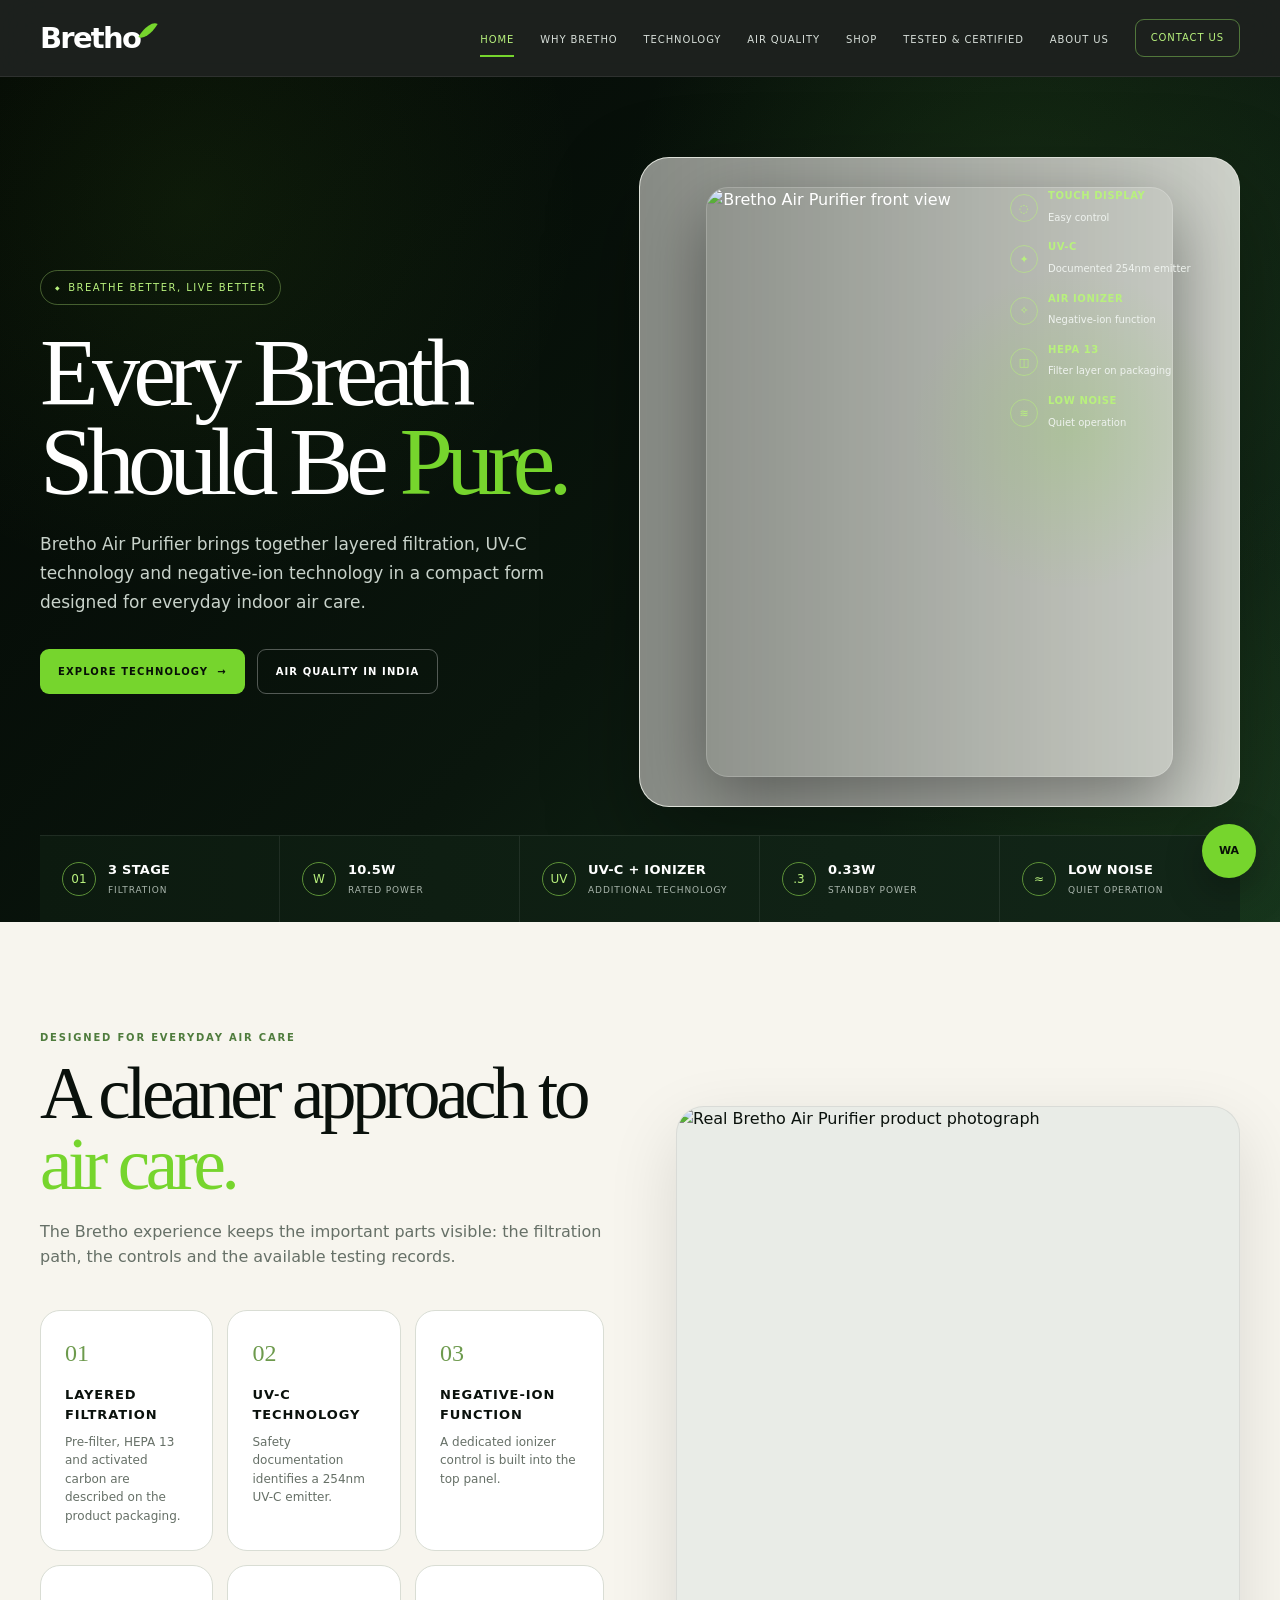
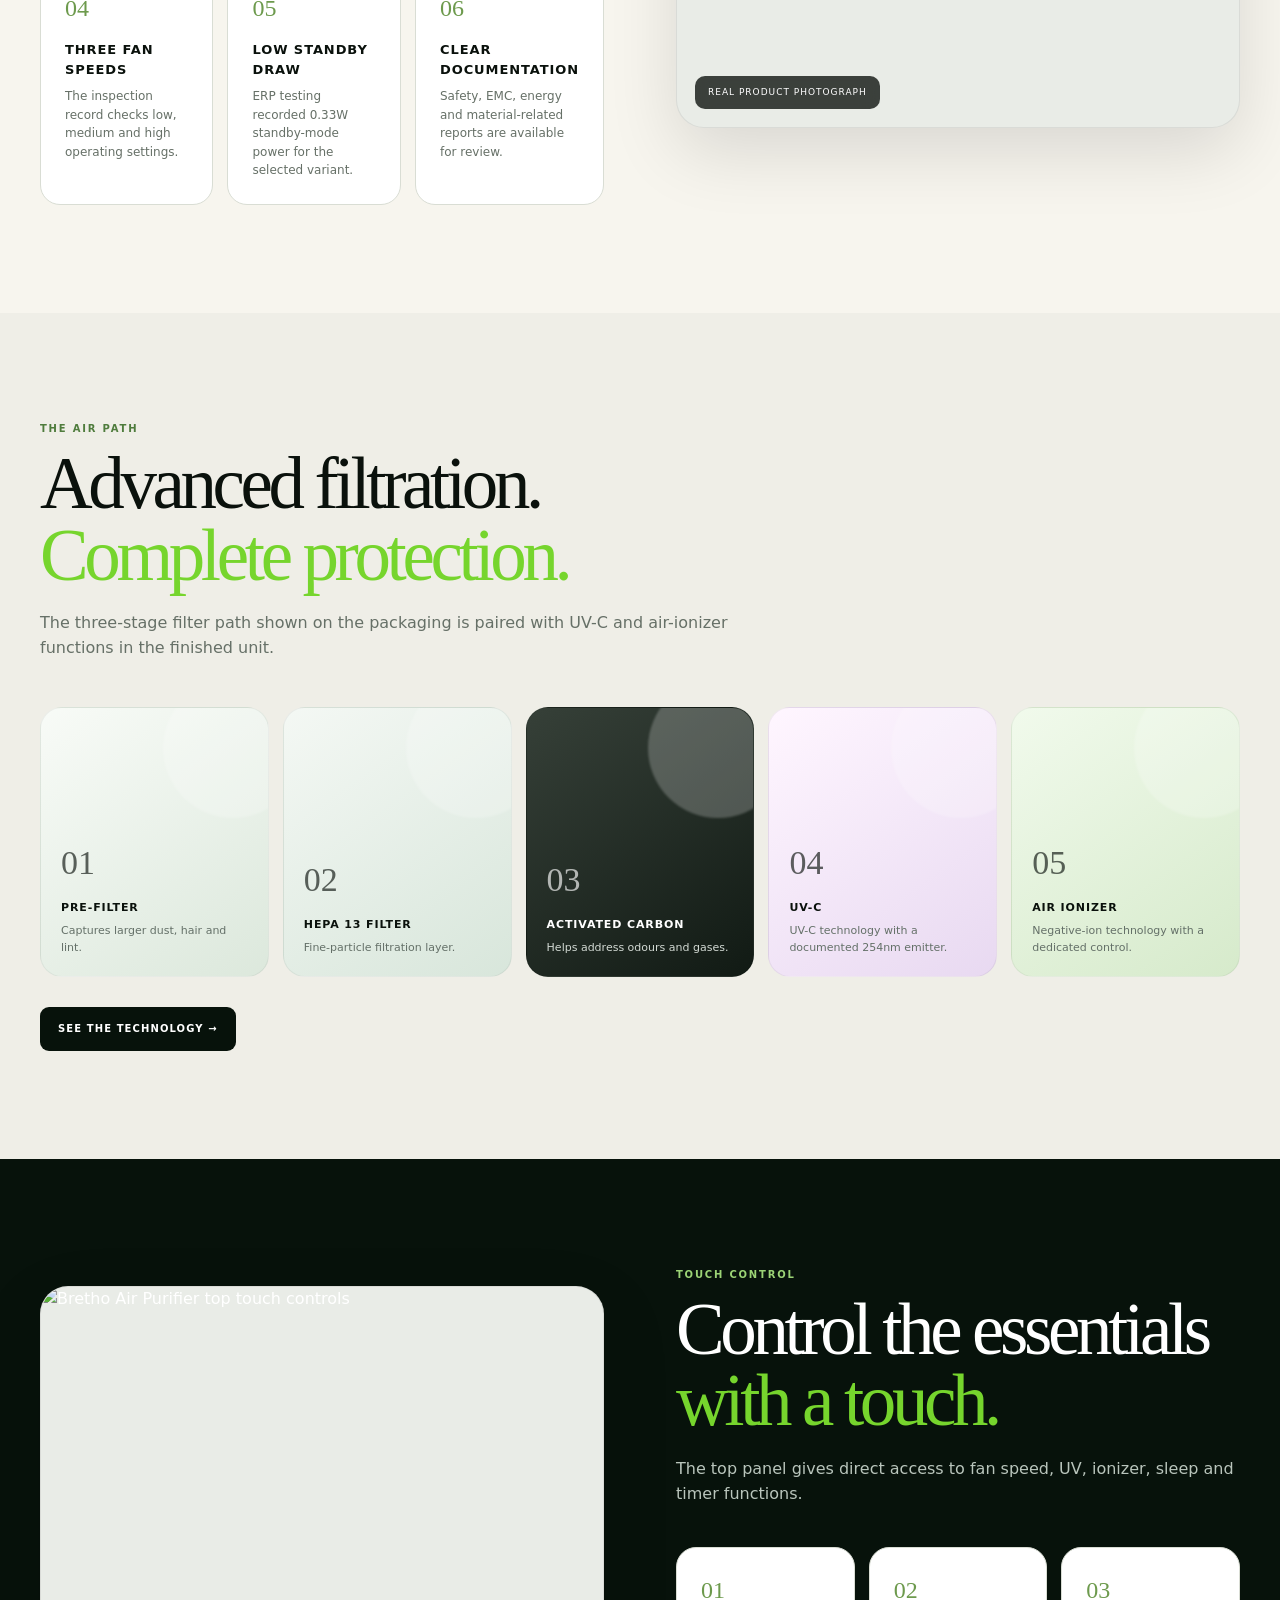
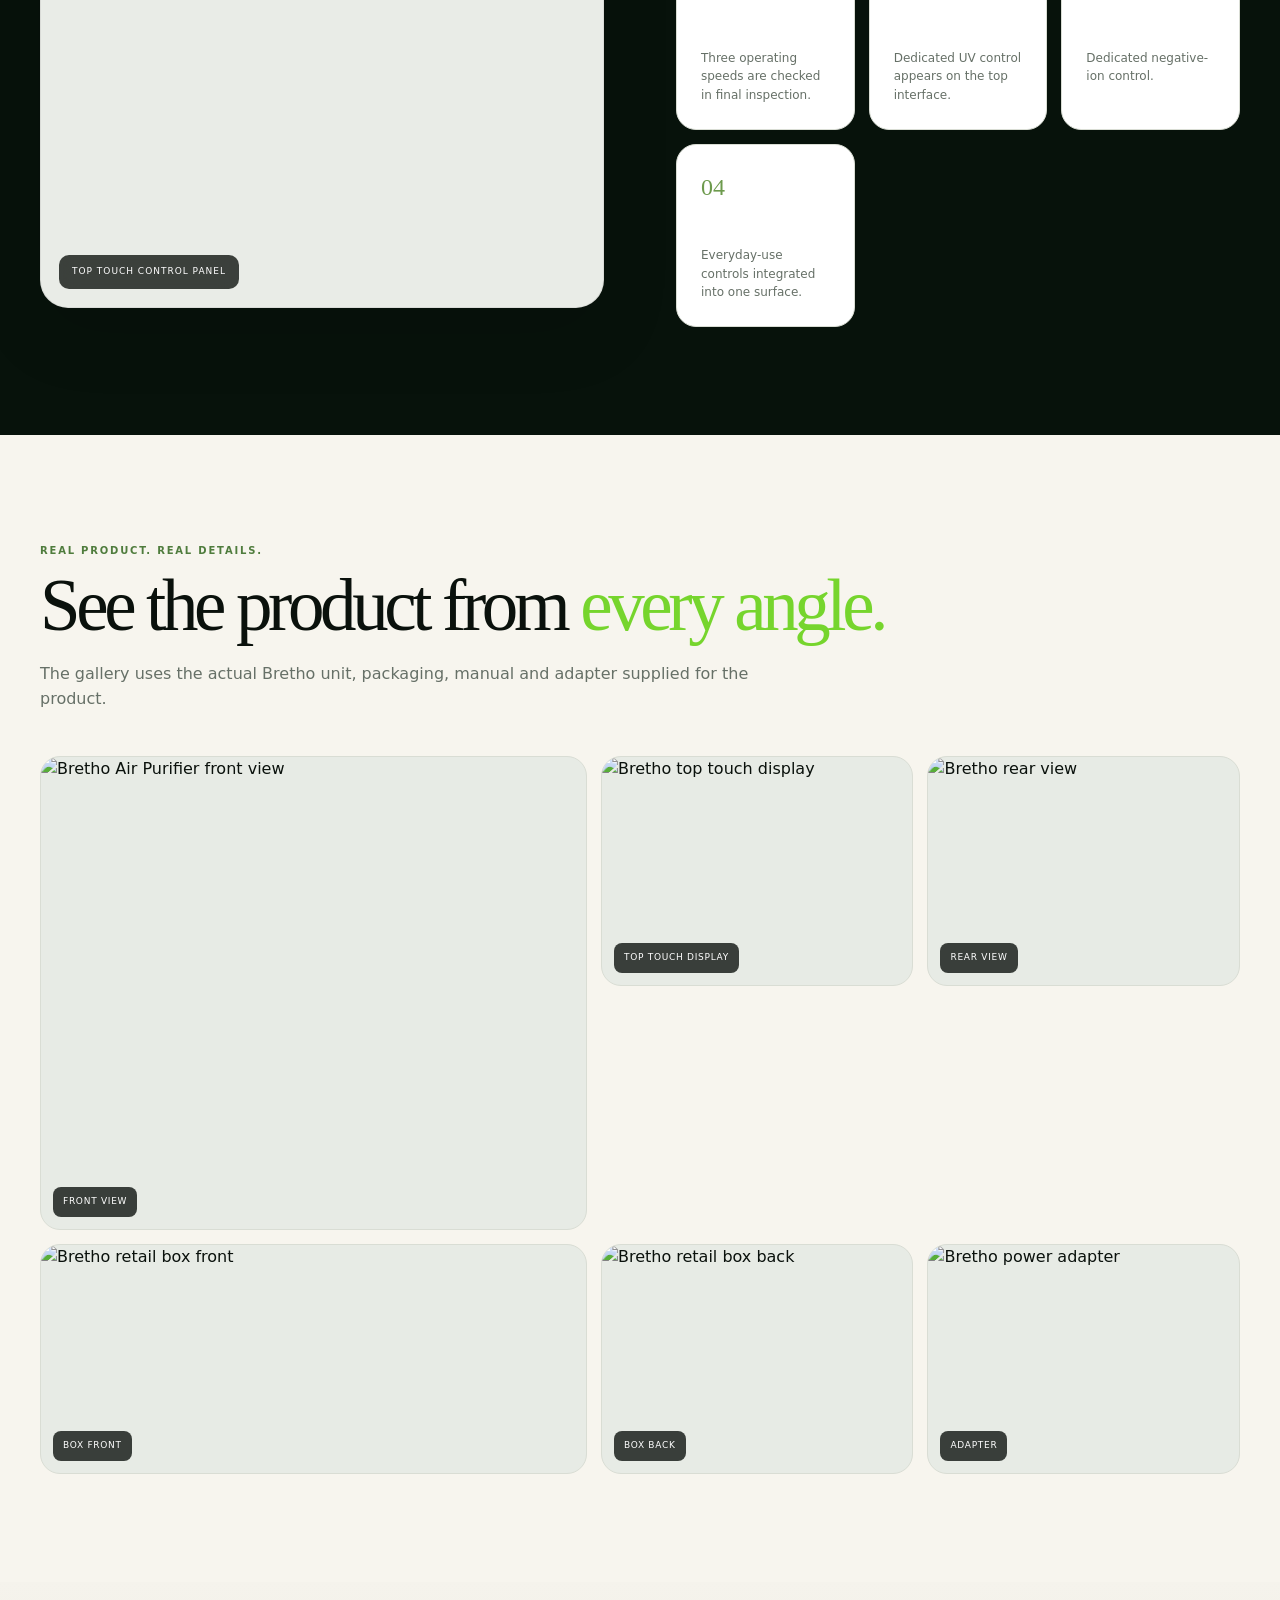
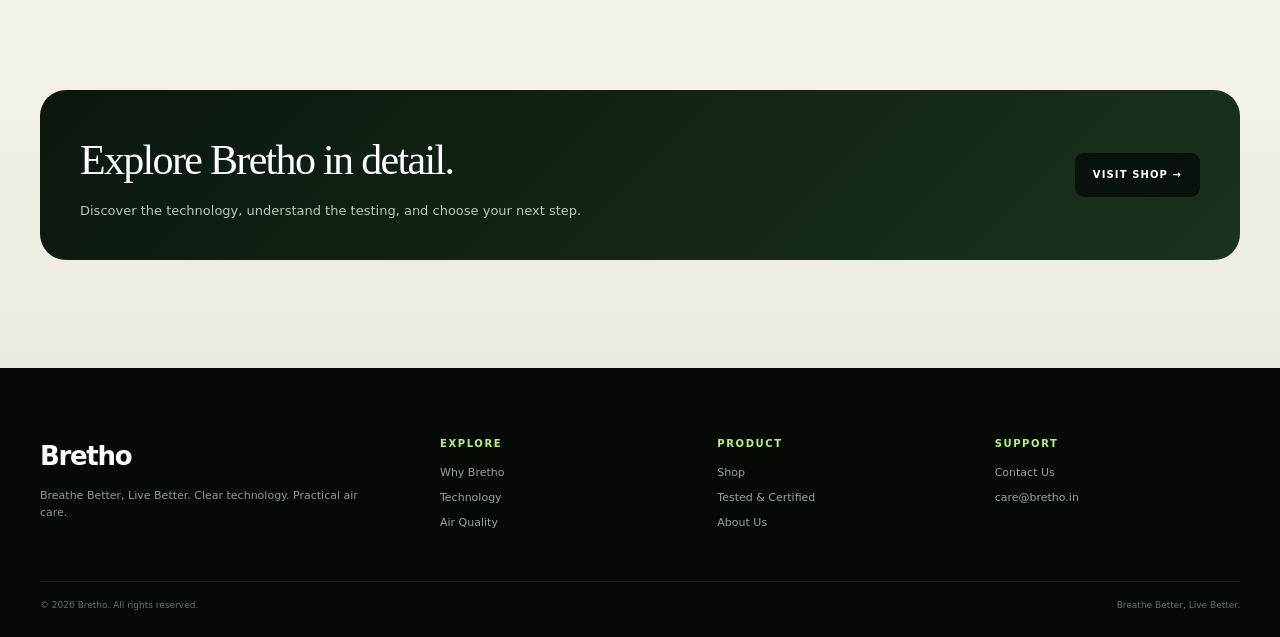
==== index.html @ 6be5c8d7 "Add files via upload" ====
<!doctype html><html lang="en"><head><meta charset="utf-8"><meta name="viewport" content="width=device-width,initial-scale=1"><meta name="theme-color" content="#07120b"><title>Home | Bretho</title><meta name="description" content="Bretho Air Purifier brings together layered filtration, UV-C technology and negative-ion technology in a compact form designed for everyday indoor air care."><link rel="stylesheet" href="styles.css"></head><body><nav class="nav"><div class="container navin"><a class="brand" href="index.html">Bretho<span class="leaf"></span></a><div class="links"><a class="active" href="index.html">HOME</a><a class="" href="why-bretho.html">WHY BRETHO</a><a class="" href="technology.html">TECHNOLOGY</a><a class="" href="air-quality.html">AIR QUALITY</a><a class="" href="shop.html">SHOP</a><a class="" href="tested.html">TESTED & CERTIFIED</a><a class="" href="about.html">ABOUT US</a><a class="navbtn " href="contact.html">CONTACT US</a></div><button class="hamb" aria-label="Open menu" onclick="toggleNav()">MENU</button></div><div id="mobileNav" class="mobile-nav"><div class="container"><a href="index.html">HOME</a><a href="why-bretho.html">WHY BRETHO</a><a href="technology.html">TECHNOLOGY</a><a href="air-quality.html">AIR QUALITY</a><a href="shop.html">SHOP</a><a href="tested.html">TESTED & CERTIFIED</a><a href="about.html">ABOUT US</a><a href="contact.html">CONTACT US</a></div></div></nav><main><section class="hero"><div class="container hero-grid"><div class="hero-copy"><span class="eyebrow">BREATHE BETTER, LIVE BETTER</span><h1>Every Breath<br>Should Be <em>Pure.</em></h1><p>Bretho Air Purifier brings together layered filtration, UV-C technology and negative-ion technology in a compact form designed for everyday indoor air care.</p><div class="buttons"><a class="btn primary" href="technology.html">EXPLORE TECHNOLOGY <span>→</span></a><a class="btn outline" href="air-quality.html">AIR QUALITY IN INDIA</a></div></div><div class="hero-visual"><img src="assets/hero-product.jpg" alt="Bretho Air Purifier front view"><div class="hero-notes"><div class="hero-note"><div class="ico">◌</div><div><b>Touch display</b><span>Easy control</span></div></div><div class="hero-note"><div class="ico">✦</div><div><b>UV-C</b><span>Documented 254nm emitter</span></div></div><div class="hero-note"><div class="ico">✧</div><div><b>Air ionizer</b><span>Negative-ion function</span></div></div><div class="hero-note"><div class="ico">◫</div><div><b>HEPA 13</b><span>Filter layer on packaging</span></div></div><div class="hero-note"><div class="ico">≋</div><div><b>Low noise</b><span>Quiet operation</span></div></div></div></div></div><div class="container"><div class="trust"><div class="item"><div class="orb">01</div><div><b>3 STAGE</b><span>Filtration</span></div></div><div class="item"><div class="orb">W</div><div><b>10.5W</b><span>Rated power</span></div></div><div class="item"><div class="orb">UV</div><div><b>UV-C + IONIZER</b><span>Additional technology</span></div></div><div class="item"><div class="orb">.3</div><div><b>0.33W</b><span>Standby power</span></div></div><div class="item"><div class="orb">≈</div><div><b>LOW NOISE</b><span>Quiet operation</span></div></div></div></div></section>
<section class="section"><div class="container split"><div><div class="kicker">DESIGNED FOR EVERYDAY AIR CARE</div><div class="title">A cleaner approach to <em>air care.</em></div><p class="sub">The Bretho experience keeps the important parts visible: the filtration path, the controls and the available testing records.</p><div class="feature-grid"><article class="feature-card"><div class="num">01</div><h3>Layered filtration</h3><p>Pre-filter, HEPA 13 and activated carbon are described on the product packaging.</p></article><article class="feature-card"><div class="num">02</div><h3>UV-C technology</h3><p>Safety documentation identifies a 254nm UV-C emitter.</p></article><article class="feature-card"><div class="num">03</div><h3>Negative-ion function</h3><p>A dedicated ionizer control is built into the top panel.</p></article><article class="feature-card"><div class="num">04</div><h3>Three fan speeds</h3><p>The inspection record checks low, medium and high operating settings.</p></article><article class="feature-card"><div class="num">05</div><h3>Low standby draw</h3><p>ERP testing recorded 0.33W standby-mode power for the selected variant.</p></article><article class="feature-card"><div class="num">06</div><h3>Clear documentation</h3><p>Safety, EMC, energy and material-related reports are available for review.</p></article></div></div><div class="media"><img src="assets/front.jpg" alt="Real Bretho Air Purifier product photograph"><div class="media-caption">Real product photograph</div></div></div></section>
<section class="section soft"><div class="container"><div class="kicker">THE AIR PATH</div><div class="title">Advanced filtration.<br><em>Complete protection.</em></div><p class="sub">The three-stage filter path shown on the packaging is paired with UV-C and air-ionizer functions in the finished unit.</p><div class="filter-wrap"><article class="filter-card"><div class="count">01</div><h3>Pre-filter</h3><p>Captures larger dust, hair and lint.</p></article><article class="filter-card"><div class="count">02</div><h3>HEPA 13 filter</h3><p>Fine-particle filtration layer.</p></article><article class="filter-card"><div class="count">03</div><h3>Activated carbon</h3><p>Helps address odours and gases.</p></article><article class="filter-card"><div class="count">04</div><h3>UV-C</h3><p>UV-C technology with a documented 254nm emitter.</p></article><article class="filter-card"><div class="count">05</div><h3>Air ionizer</h3><p>Negative-ion technology with a dedicated control.</p></article></div><div style="margin-top:30px"><a class="btn dark" href="technology.html">SEE THE TECHNOLOGY →</a></div></div></section>
<section class="section dark"><div class="container split"><div class="media"><img src="assets/top-control.jpg" alt="Bretho Air Purifier top touch controls"><div class="media-caption">Top touch control panel</div></div><div><div class="kicker">TOUCH CONTROL</div><div class="title">Control the essentials <em>with a touch.</em></div><p class="sub">The top panel gives direct access to fan speed, UV, ionizer, sleep and timer functions.</p><div class="cards feature-grid"><article class="feature-card"><div class="num">01</div><h3>Fan speed</h3><p>Three operating speeds are checked in final inspection.</p></article><article class="feature-card"><div class="num">02</div><h3>UV function</h3><p>Dedicated UV control appears on the top interface.</p></article><article class="feature-card"><div class="num">03</div><h3>Ionizer</h3><p>Dedicated negative-ion control.</p></article><article class="feature-card"><div class="num">04</div><h3>Sleep + timer</h3><p>Everyday-use controls integrated into one surface.</p></article></div></div></div></section>
<section class="section"><div class="container"><div class="kicker">REAL PRODUCT. REAL DETAILS.</div><div class="title">See the product from <em>every angle.</em></div><p class="sub">The gallery uses the actual Bretho unit, packaging, manual and adapter supplied for the product.</p><div class="gallery"><div class="g"><img src="assets/front-gallery.jpg" alt="Bretho Air Purifier front view"><div class="label">Front view</div></div><div class="g"><img src="assets/top-gallery.jpg" alt="Bretho top touch display"><div class="label">Top touch display</div></div><div class="g"><img src="assets/back-gallery.jpg" alt="Bretho rear view"><div class="label">Rear view</div></div><div class="g"><img src="assets/box-front.jpg" alt="Bretho retail box front"><div class="label">Box front</div></div><div class="g"><img src="assets/box-back.jpg" alt="Bretho retail box back"><div class="label">Box back</div></div><div class="g"><img src="assets/adapter.jpg" alt="Bretho power adapter"><div class="label">Adapter</div></div></div></div></section>
<section class="section tinted"><div class="container"><div class="callout"><div><h3>Explore Bretho in detail.</h3><p>Discover the technology, understand the testing, and choose your next step.</p></div><a class="btn dark" href="shop.html">VISIT SHOP →</a></div></div></section></main><footer class="footer"><div class="container footer-grid"><div><div class="fbrand">Bretho<span class="leaf"></span></div><p>Breathe Better, Live Better. Clear technology. Practical air care.</p></div><div><h4>Explore</h4><a href="why-bretho.html">Why Bretho</a><a href="technology.html">Technology</a><a href="air-quality.html">Air Quality</a></div><div><h4>Product</h4><a href="shop.html">Shop</a><a href="tested.html">Tested & Certified</a><a href="about.html">About Us</a></div><div><h4>Support</h4><a href="contact.html">Contact Us</a><a href="mailto:care@bretho.in">care@bretho.in</a></div></div><div class="container copy"><span>© 2026 Bretho. All rights reserved.</span><span>Breathe Better, Live Better.</span></div></footer><a class="float" href="https://wa.me/919675996767" aria-label="WhatsApp">WA</a><script src="site.js"></script></body></html>
---- styles.css ----
:root{
  --forest:#07120b;--forest-2:#0c1c11;--forest-3:#102719;--green:#76d52d;--green-2:#b8f17d;
  --ink:#0a110c;--paper:#f7f5ee;--paper-2:#efeee7;--muted:#667067;--line:#d9ddd4;--white:#fff;
  --serif:Georgia,'Times New Roman',serif;--sans:Inter,ui-sans-serif,system-ui,-apple-system,'Segoe UI',sans-serif;
  --radius:24px;--shadow:0 24px 70px rgba(0,0,0,.12)
}
*{box-sizing:border-box}html{scroll-behavior:smooth}body{margin:0;background:var(--paper);color:var(--ink);font-family:var(--sans);line-height:1.55}a{text-decoration:none;color:inherit}img{max-width:100%;display:block}.container{width:min(1360px,calc(100% - 80px));margin:0 auto}
.nav{position:sticky;top:0;z-index:100;background:rgba(4,9,6,.9);backdrop-filter:blur(18px);border-bottom:1px solid rgba(255,255,255,.08)}
.navin{min-height:76px;display:flex;align-items:center;gap:30px}.brand{display:inline-flex;align-items:flex-start;color:#fff;font-size:29px;font-weight:850;letter-spacing:-.06em;line-height:1}.brand .leaf{width:10px;height:21px;background:var(--green);border-radius:100% 0 100% 0;transform:rotate(31deg);margin:-4px 0 0 3px}
.links{margin-left:auto;display:flex;gap:26px;align-items:center}.links a{position:relative;color:#d7ded9;font-size:10px;text-transform:uppercase;letter-spacing:.09em;padding:28px 0 24px}.links a:after{content:"";position:absolute;left:0;right:0;bottom:15px;height:2px;background:var(--green);transform:scaleX(0);transform-origin:center;transition:.2s}.links a:hover,.links a.active{color:var(--green-2)}.links a.active:after,.links a:hover:after{transform:scaleX(1)}.links .navbtn{padding:10px 15px;border:1px solid #51773b;border-radius:9px;color:var(--green-2)}.links .navbtn:after{display:none}.hamb{display:none;margin-left:auto;color:#fff;background:transparent;border:1px solid rgba(255,255,255,.2);border-radius:9px;padding:8px 12px;font-size:12px}
.mobile-nav{display:none;background:#050b07;border-top:1px solid rgba(255,255,255,.08)}.mobile-nav a{display:block;color:#eef3ee;padding:13px 0;font-size:11px;text-transform:uppercase;letter-spacing:.12em}
.hero{position:relative;overflow:hidden;color:#fff;background:radial-gradient(circle at 80% 20%,rgba(67,132,48,.22),transparent 33%),linear-gradient(135deg,#030704,#0a160d 55%,#16331d)}.hero:before{content:"";position:absolute;inset:0;background:radial-gradient(circle at 15% 15%,rgba(118,213,45,.08),transparent 30%),radial-gradient(circle at 90% 80%,rgba(118,213,45,.06),transparent 22%);pointer-events:none}.hero-grid{position:relative;display:grid;grid-template-columns:.95fr 1.05fr;gap:56px;align-items:center;padding:80px 0 28px}.eyebrow{display:inline-flex;align-items:center;gap:7px;border:1px solid rgba(184,241,125,.34);border-radius:999px;padding:9px 14px;color:var(--green-2);font-size:10px;letter-spacing:.15em;text-transform:uppercase}.eyebrow:before{content:"◆";font-size:6px}.hero h1,.pagehero h1{font-family:var(--serif);font-weight:500;letter-spacing:-.07em;line-height:.92}.hero h1{font-size:clamp(58px,7.5vw,108px);margin:24px 0 24px}.hero h1 em,.pagehero h1 em,.title em{font-style:normal;color:var(--green)}.hero p{max-width:620px;color:#c8d2ca;font-size:17px;line-height:1.7}.buttons{display:flex;gap:12px;flex-wrap:wrap;margin-top:32px}.btn{display:inline-flex;align-items:center;justify-content:center;gap:9px;border-radius:9px;padding:14px 18px;font-size:10px;letter-spacing:.11em;text-transform:uppercase;font-weight:850;transition:transform .2s,background .2s}.btn:hover{transform:translateY(-2px)}.btn.primary{background:var(--green);color:#071007}.btn.outline{border:1px solid rgba(255,255,255,.3);color:#fff}.btn.dark{background:var(--forest);color:#fff}.btn.light{background:#fff;color:var(--forest)}
.hero-visual{min-height:650px;position:relative;display:flex;align-items:center;justify-content:center;border:1px solid rgba(255,255,255,.10);border-radius:30px;overflow:hidden;box-shadow:0 35px 90px rgba(0,0,0,.35);background:#d9dcd4}.hero-visual:before{content:"";position:absolute;inset:-30px;background-image:linear-gradient(90deg,rgba(5,14,8,.42),rgba(5,14,8,.02)),url('assets/hero-product.jpg');background-size:cover;background-position:center;filter:blur(18px) brightness(.55);transform:scale(1.12)}.hero-visual:after{content:"";position:absolute;inset:0;background:radial-gradient(circle at 72% 42%,rgba(118,213,45,.18),transparent 28%)}.hero-visual img{position:relative;z-index:2;width:78%;height:590px;object-fit:cover;object-position:center;border-radius:22px;box-shadow:0 24px 70px rgba(0,0,0,.4);border:1px solid rgba(255,255,255,.18)}
.hero-notes{position:absolute;right:24px;top:30px;z-index:3;display:grid;gap:11px;width:205px}.hero-note{display:grid;grid-template-columns:28px 1fr;gap:10px;align-items:center}.hero-note .ico{width:28px;height:28px;border:1px solid rgba(184,241,125,.55);border-radius:50%;display:grid;place-items:center;color:var(--green-2);font-size:11px}.hero-note b{display:block;font-size:10px;color:var(--green-2);text-transform:uppercase;letter-spacing:.06em}.hero-note span{font-size:10px;color:#eef2ee}
.trust{display:grid;grid-template-columns:repeat(5,1fr);border-top:1px solid rgba(255,255,255,.08);background:linear-gradient(90deg,#0c1a0f,#122618);position:relative;z-index:2}.trust .item{min-height:86px;padding:17px 22px;display:flex;gap:12px;align-items:center;border-right:1px solid rgba(255,255,255,.08)}.trust .item:last-child{border-right:0}.trust .orb{width:34px;height:34px;border:1px solid #5b8f37;border-radius:50%;display:grid;place-items:center;color:var(--green-2);font-size:12px;flex:0 0 auto}.trust b{font-size:13px;color:#fff;display:block;letter-spacing:.02em}.trust span{font-size:9px;color:#aab6ad;text-transform:uppercase;letter-spacing:.1em;display:block;margin-top:3px}
.section{padding:108px 0}.section.dark{background:var(--forest);color:#fff}.section.soft{background:var(--paper-2)}.section.tinted{background:linear-gradient(180deg,#f5f3ec,#ece9e0)}.kicker{font-size:10px;font-weight:850;letter-spacing:.18em;text-transform:uppercase;color:#4f7c3d}.dark .kicker{color:#9bd375}.title{font-family:var(--serif);font-size:clamp(42px,5.7vw,78px);font-weight:500;line-height:.98;letter-spacing:-.06em;margin:12px 0 20px}.sub{max-width:740px;color:var(--muted);font-size:16px}.dark .sub{color:#b9c5bc}.split{display:grid;grid-template-columns:1fr 1fr;gap:72px;align-items:center}.media{position:relative;border-radius:28px;overflow:hidden;border:1px solid rgba(0,0,0,.07);box-shadow:var(--shadow);background:#e9ece7}.media img{width:100%;height:620px;object-fit:cover}.media.contain img{object-fit:contain;background:#e9ece7}.media-caption{position:absolute;left:18px;bottom:18px;padding:10px 13px;border-radius:10px;background:rgba(4,10,6,.76);backdrop-filter:blur(9px);color:#fff;font-size:9px;text-transform:uppercase;letter-spacing:.11em}
.feature-grid{display:grid;grid-template-columns:repeat(3,1fr);gap:14px;margin-top:40px}.feature-card{padding:24px;border:1px solid var(--line);border-radius:20px;background:#fff}.feature-card .num{font-family:var(--serif);font-size:24px;color:#6d9a4d}.feature-card h3{margin:13px 0 7px;font-size:13px;text-transform:uppercase;letter-spacing:.07em}.feature-card p{margin:0;color:var(--muted);font-size:12px}
.filter-wrap{margin-top:46px;display:grid;grid-template-columns:repeat(5,1fr);gap:14px}.filter-card{min-height:270px;border-radius:22px;padding:20px;display:flex;flex-direction:column;justify-content:flex-end;overflow:hidden;position:relative;border:1px solid rgba(0,0,0,.05)}.filter-card:before{content:"";position:absolute;width:140px;height:140px;border-radius:50%;right:-35px;top:-30px;background:rgba(255,255,255,.22);filter:blur(1px)}.filter-card:nth-child(1){background:linear-gradient(145deg,#f8fbf7,#dce8dc)}.filter-card:nth-child(2){background:linear-gradient(145deg,#f4f8f4,#d8e6db)}.filter-card:nth-child(3){background:linear-gradient(145deg,#364038,#111a14);color:#fff}.filter-card:nth-child(4){background:linear-gradient(145deg,#fff6ff,#e8d9f1)}.filter-card:nth-child(5){background:linear-gradient(145deg,#f1faec,#d6eacb)}.filter-card .count{font-family:var(--serif);font-size:34px;opacity:.65}.filter-card h3{margin:9px 0 6px;font-size:11px;text-transform:uppercase;letter-spacing:.08em}.filter-card p{font-size:11px;margin:0;color:#647068}.filter-card:nth-child(3) p{color:#d3dad4}
.feature-band{display:grid;grid-template-columns:repeat(4,1fr);gap:14px;margin-top:40px}.stat{padding:23px 24px;border-radius:18px;border:1px solid rgba(0,0,0,.08);background:#fff}.dark .stat{background:#0c1810;border-color:rgba(255,255,255,.08)}.stat b{font-family:var(--serif);font-size:34px;line-height:1;color:var(--green)}.stat span{display:block;margin-top:8px;font-size:10px;text-transform:uppercase;letter-spacing:.08em;color:var(--muted)}.dark .stat span{color:#9eaaa1}
.gallery{display:grid;grid-template-columns:1.4fr .8fr .8fr;grid-auto-rows:230px;gap:14px;margin-top:45px}.gallery .g{border-radius:20px;overflow:hidden;position:relative;border:1px solid var(--line);background:#e7ebe5}.gallery .g:nth-child(1){grid-row:span 2}.gallery .g:nth-child(4){grid-column:1}.gallery img{width:100%;height:100%;object-fit:cover}.gallery .label{position:absolute;left:12px;bottom:12px;background:rgba(3,8,5,.76);color:#fff;border-radius:8px;padding:8px 10px;font-size:9px;text-transform:uppercase;letter-spacing:.08em}
.pagehero{padding:100px 0 74px;color:#fff;background:radial-gradient(circle at 80% 20%,rgba(75,144,55,.19),transparent 25%),linear-gradient(135deg,#040805,#12281a)}.pagehero .eyebrow{margin-bottom:10px}.pagehero h1{font-size:clamp(58px,7.4vw,102px);margin:16px 0 22px}.pagehero p{max-width:820px;color:#c2cec6;font-size:17px}
.pill-row{display:flex;flex-wrap:wrap;gap:8px;margin-top:26px}.pill{border:1px solid rgba(118,213,45,.34);padding:7px 10px;border-radius:999px;color:#cce8bc;font-size:9px;text-transform:uppercase;letter-spacing:.08em}
.proof-grid{display:grid;grid-template-columns:repeat(4,1fr);gap:14px;margin-top:44px}.proof{padding:25px;border-radius:20px;background:#fff;border:1px solid var(--line)}.proof .big{font-family:var(--serif);font-size:34px;color:var(--forest)}.proof .note{margin-top:7px;color:var(--muted);font-size:11px}
.cert-grid{display:grid;grid-template-columns:repeat(4,1fr);gap:14px;margin-top:42px}.cert{padding:26px;border-radius:20px;background:#fff;border:1px solid var(--line)}.cert b{font-size:28px;color:var(--forest);font-family:var(--serif)}.cert h3{margin:10px 0 6px;font-size:11px;text-transform:uppercase;letter-spacing:.08em}.cert p{margin:0;color:var(--muted);font-size:11px}
.shop-wrap{display:grid;grid-template-columns:1fr 1fr;gap:52px;align-items:center}.shop-card{border-radius:28px;background:linear-gradient(135deg,#07100a,#11251a);color:#fff;padding:38px}.shop-card .price{font-family:var(--serif);font-size:58px;color:var(--green);line-height:1;margin:20px 0}.shop-img{border-radius:24px;overflow:hidden;background:#edf0ea;border:1px solid rgba(0,0,0,.08)}.shop-img img{width:100%;height:620px;object-fit:contain}.shop-features{display:grid;grid-template-columns:repeat(3,1fr);gap:10px;margin-top:26px}.shop-feature{padding:13px;border:1px solid rgba(255,255,255,.08);border-radius:12px;background:rgba(255,255,255,.04)}.shop-feature b{font-size:10px;color:#fff;display:block}.shop-feature span{font-size:9px;color:#96a298}
.form-card{padding:30px;border-radius:24px;background:#fff;border:1px solid var(--line);box-shadow:0 20px 50px rgba(0,0,0,.06)}.form{display:grid;gap:12px}.form input,.form textarea{width:100%;border:1px solid var(--line);border-radius:12px;padding:14px 15px;font:inherit;background:#fbfbf8}.form textarea{min-height:160px;resize:vertical}.form button{justify-self:start;border:0;cursor:pointer}
.callout{border-radius:26px;padding:38px 40px;background:linear-gradient(135deg,#0a170d,#1b321f);color:#fff;display:flex;align-items:center;justify-content:space-between;gap:30px}.callout h3{font-family:var(--serif);font-size:42px;font-weight:500;letter-spacing:-.04em;margin:0}.callout p{color:#b9c5bc;max-width:700px;margin:8px 0 0;font-size:13px}
.footer{background:#050a07;color:#fff;padding:68px 0 24px}.footer-grid{display:grid;grid-template-columns:1.5fr 1fr 1fr 1fr;gap:32px}.fbrand{font-weight:850;font-size:26px;letter-spacing:-.05em}.footer p{color:#8f9a92;font-size:11px;max-width:320px}.footer h4{font-size:10px;text-transform:uppercase;letter-spacing:.16em;color:var(--green-2);margin:0 0 13px}.footer a{display:block;color:#9aa59d;font-size:11px;margin:8px 0}.copy{border-top:1px solid rgba(255,255,255,.08);margin-top:42px;padding-top:17px;color:#667269;font-size:9px;display:flex;justify-content:space-between}.float{position:fixed;right:24px;bottom:22px;width:54px;height:54px;border-radius:50%;background:var(--green);color:#081107;display:grid;place-items:center;font-weight:900;z-index:80;box-shadow:0 14px 38px rgba(0,0,0,.28);font-size:11px}
.notice{padding:14px 16px;border-left:3px solid var(--green);background:#edf4e9;color:#526052;border-radius:0 12px 12px 0;font-size:11px;margin-top:22px}.dark .notice{background:#0d1c11;color:#aebbb2}
@media(max-width:1100px){.links{gap:15px}.links a{font-size:9px}.hero-grid{grid-template-columns:1fr}.hero-visual{min-height:560px}.hero-visual img{width:68%;height:510px}.hero-notes{right:18px}.trust{grid-template-columns:repeat(2,1fr)}.trust .item:nth-child(2n){border-right:0}.feature-grid,.filter-wrap,.proof-grid,.cert-grid{grid-template-columns:repeat(2,1fr)}.feature-band{grid-template-columns:repeat(2,1fr)}.split,.shop-wrap{grid-template-columns:1fr}.gallery{grid-template-columns:1fr 1fr}.footer-grid{grid-template-columns:1.4fr 1fr 1fr}.shop-img img{height:520px}}
@media(max-width:760px){.container{width:min(100% - 34px,700px)}.links{display:none}.hamb{display:block}.navin{min-height:66px}.mobile-nav.open{display:block}.hero-grid{padding:58px 0 24px}.hero h1{font-size:58px}.hero p{font-size:15px}.hero-visual{min-height:470px}.hero-visual img{width:76%;height:410px}.hero-notes{position:absolute;right:14px;top:14px;width:165px;gap:8px}.hero-note .ico{width:23px;height:23px}.hero-note b{font-size:8px}.hero-note span{font-size:8px}.trust{grid-template-columns:1fr}.trust .item{border-right:0;border-bottom:1px solid rgba(255,255,255,.08)}.trust .item:last-child{border-bottom:0}.section{padding:78px 0}.title{font-size:48px}.media img{height:430px}.feature-grid,.filter-wrap,.proof-grid,.cert-grid,.feature-band,.gallery,.shop-features{grid-template-columns:1fr}.gallery{grid-auto-rows:300px}.gallery .g:nth-child(1){grid-row:auto}.shop-card{padding:24px}.shop-card .price{font-size:50px}.pagehero{padding:72px 0 56px}.pagehero h1{font-size:58px}.callout{align-items:flex-start;flex-direction:column;padding:30px}.callout h3{font-size:36px}.footer-grid{grid-template-columns:1fr 1fr}.copy{display:block}.copy span{display:block;margin-top:5px}}
@media(max-width:480px){.hero h1,.pagehero h1{font-size:48px}.hero-visual{min-height:390px}.hero-visual img{width:82%;height:330px}.hero-notes{display:none}.footer-grid{grid-template-columns:1fr}.float{right:16px;bottom:16px}}
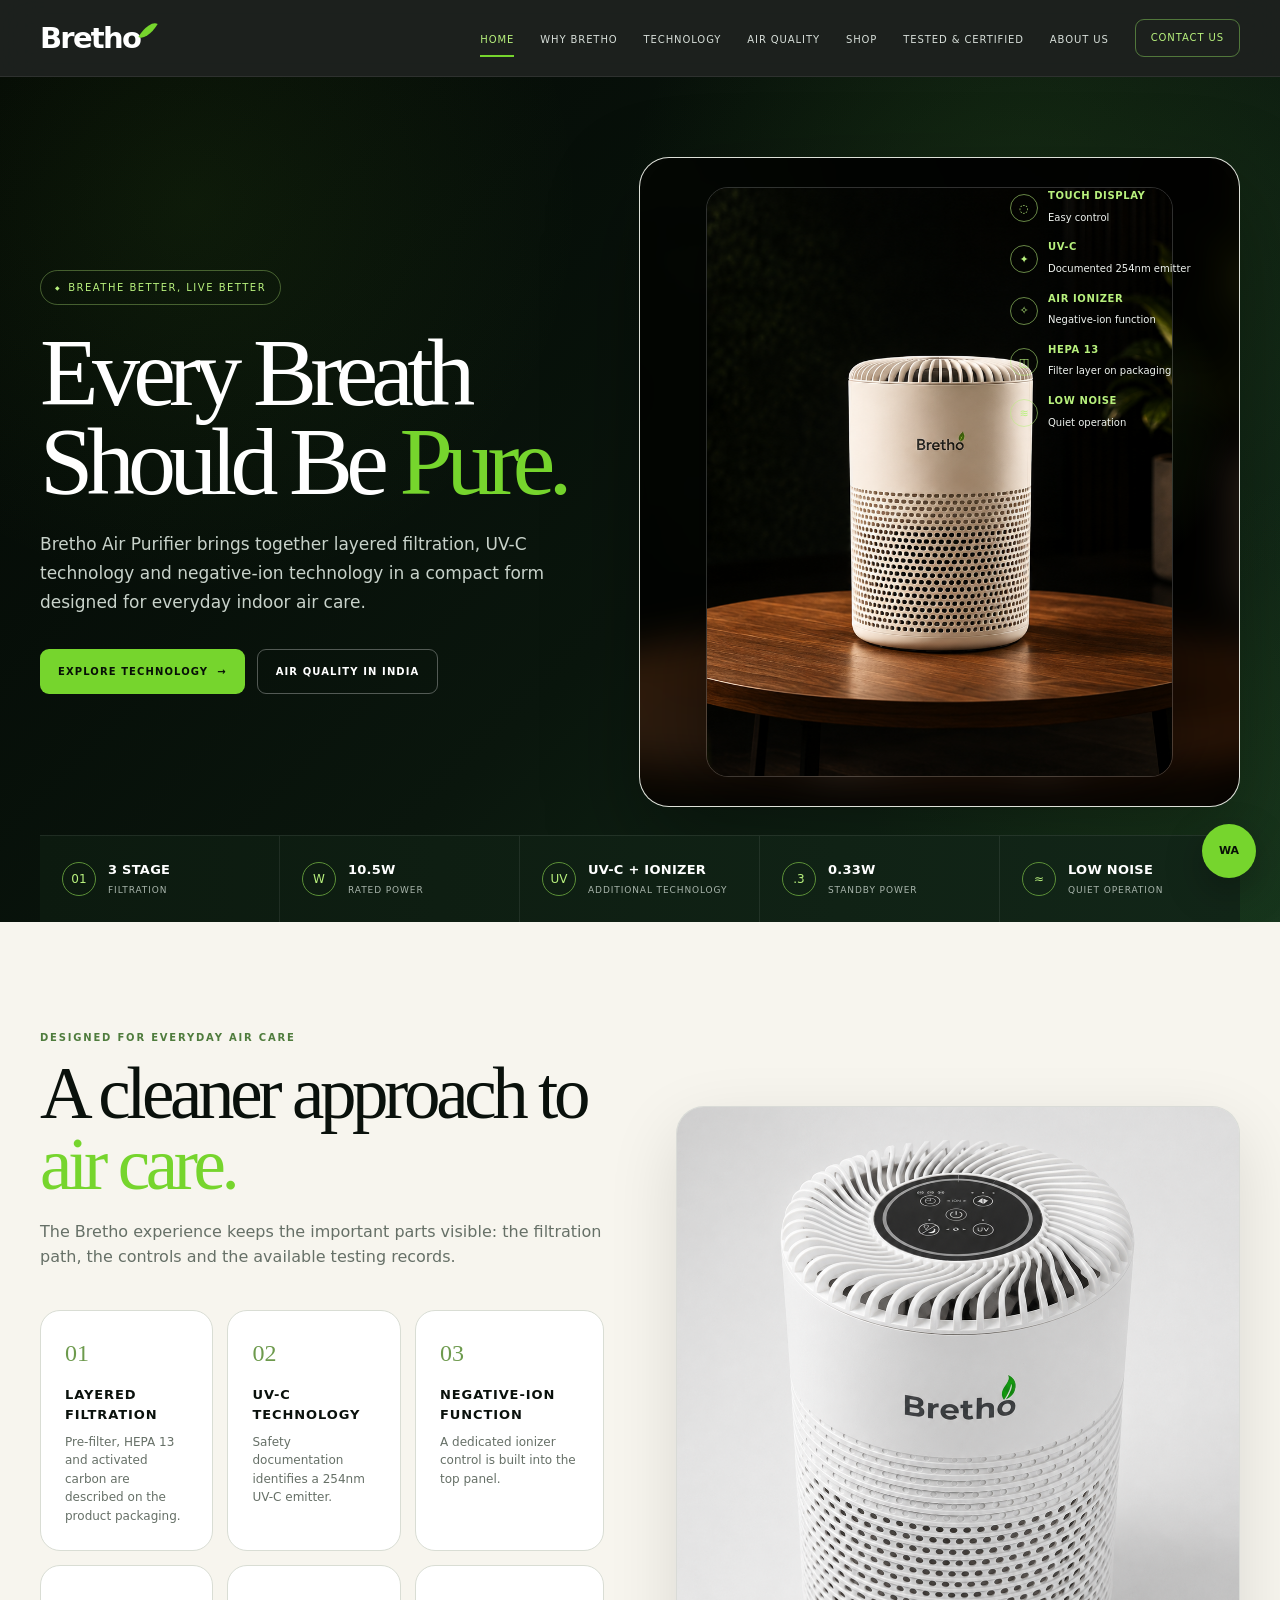
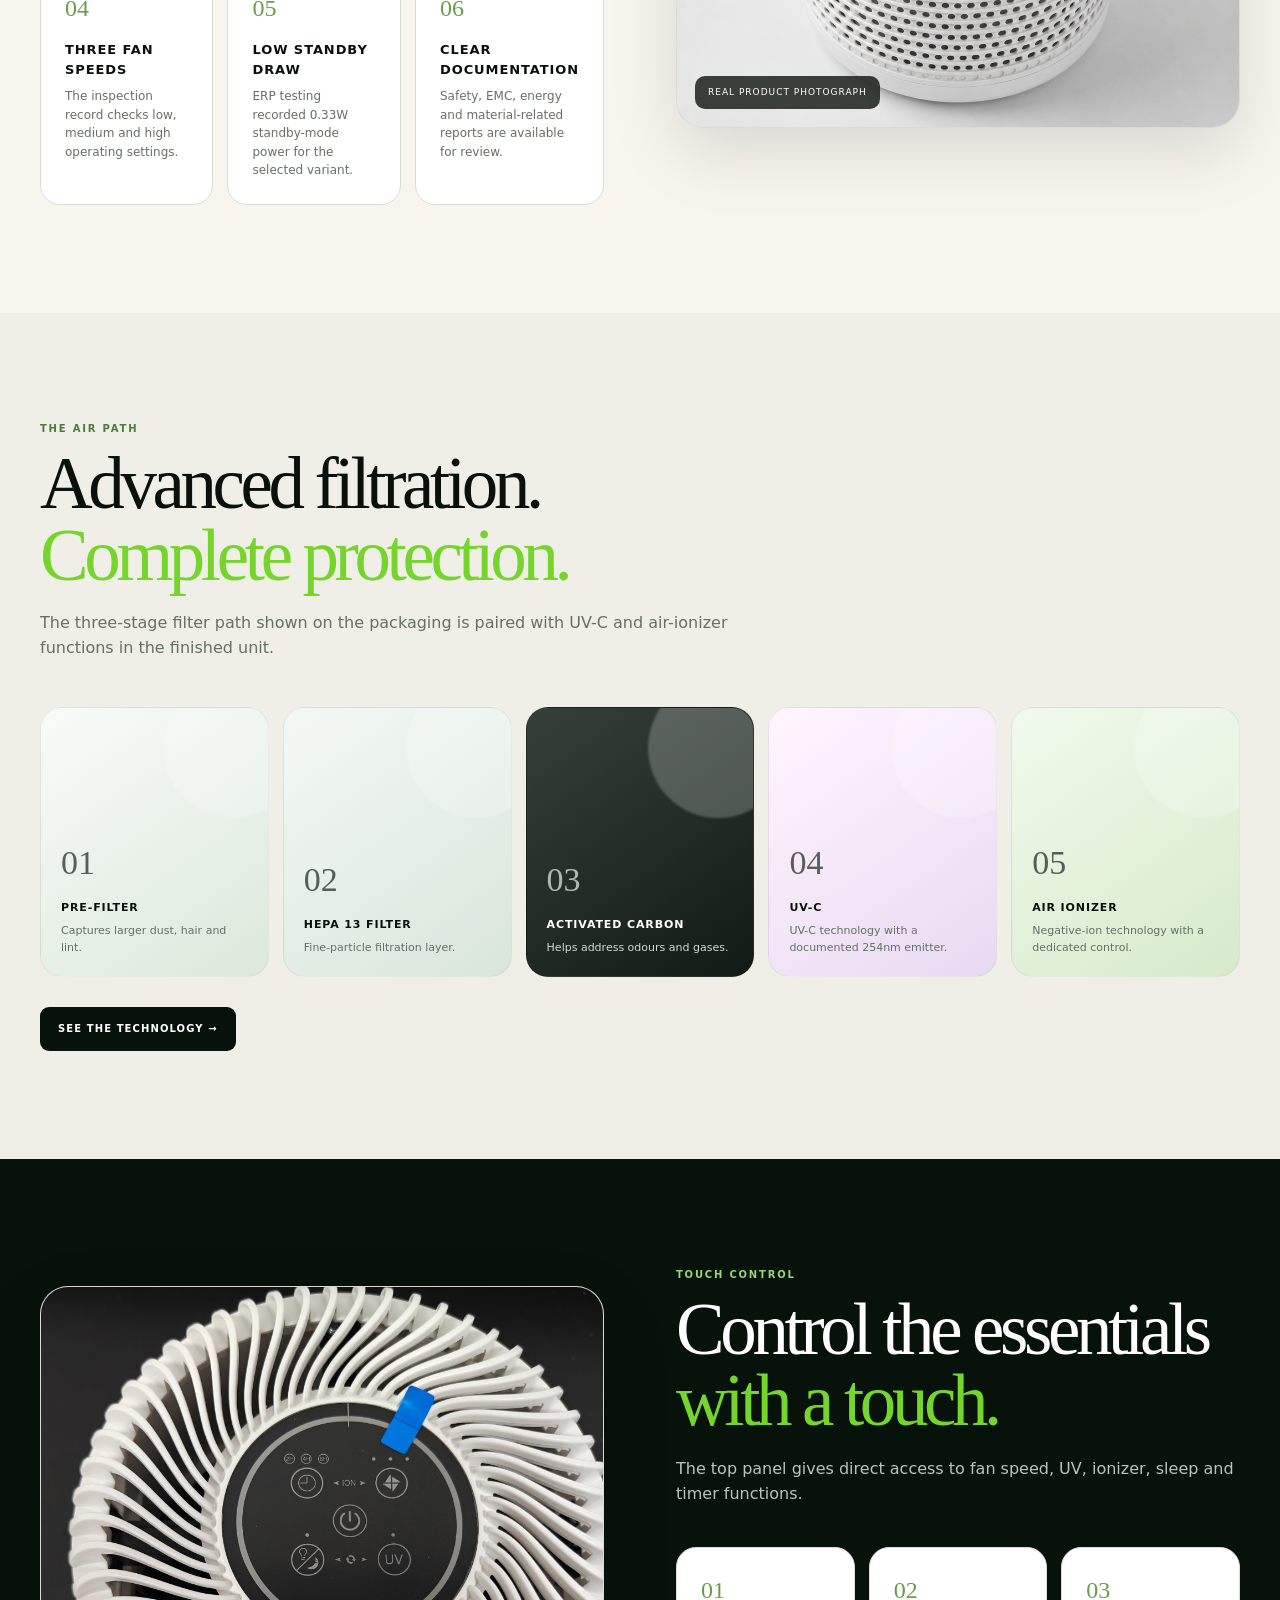
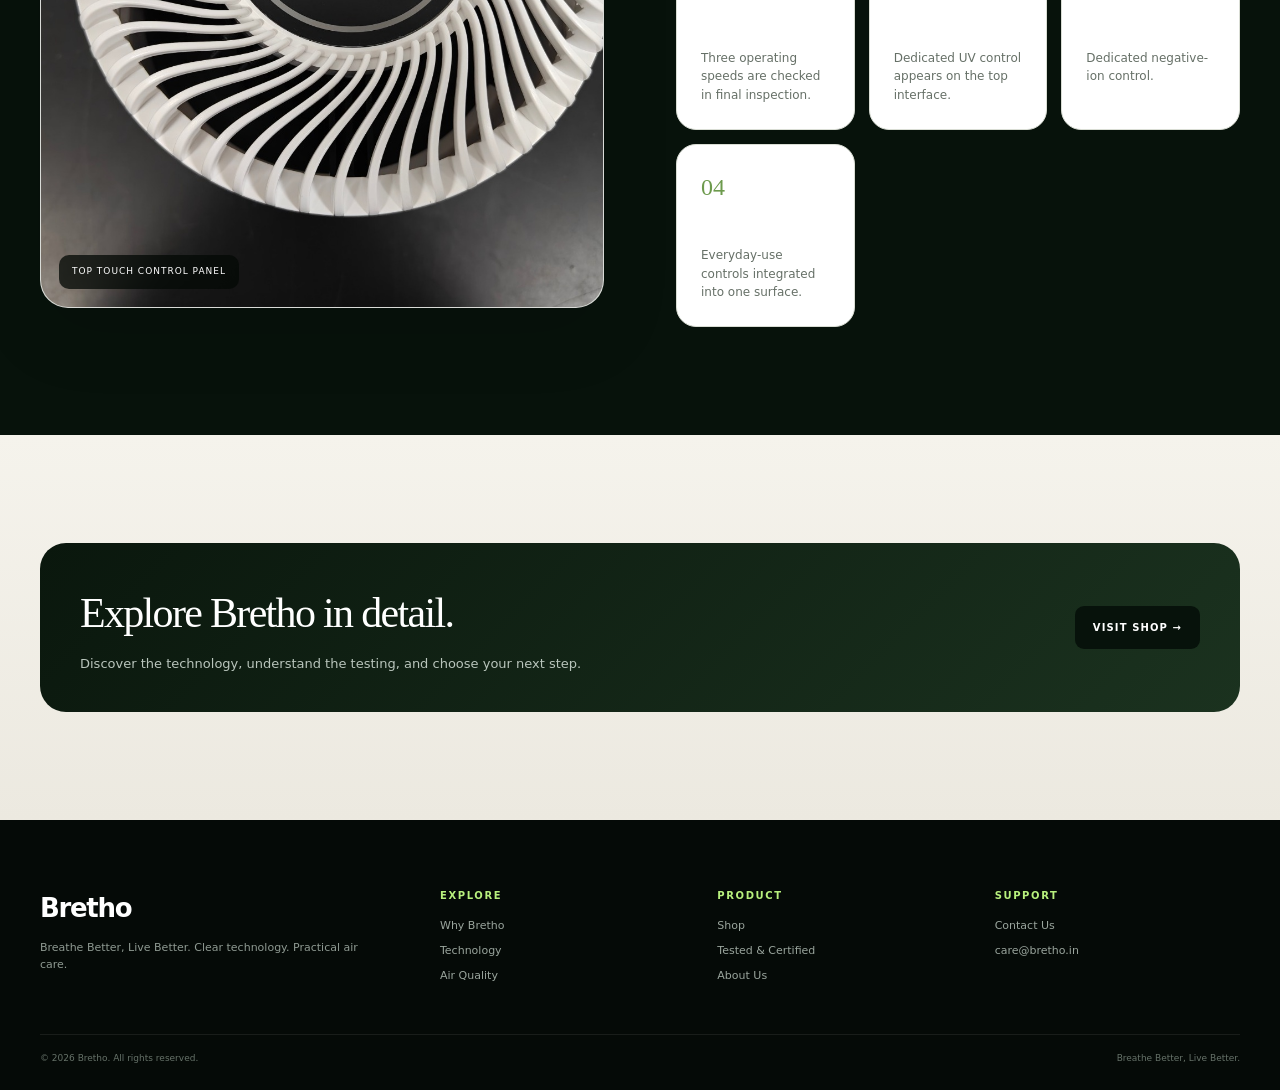
==== commit 03182466: "index.html" ====
--- a/index.html
+++ b/index.html
@@ -2,5 +2,4 @@
 <section class="section"><div class="container split"><div><div class="kicker">DESIGNED FOR EVERYDAY AIR CARE</div><div class="title">A cleaner approach to <em>air care.</em></div><p class="sub">The Bretho experience keeps the important parts visible: the filtration path, the controls and the available testing records.</p><div class="feature-grid"><article class="feature-card"><div class="num">01</div><h3>Layered filtration</h3><p>Pre-filter, HEPA 13 and activated carbon are described on the product packaging.</p></article><article class="feature-card"><div class="num">02</div><h3>UV-C technology</h3><p>Safety documentation identifies a 254nm UV-C emitter.</p></article><article class="feature-card"><div class="num">03</div><h3>Negative-ion function</h3><p>A dedicated ionizer control is built into the top panel.</p></article><article class="feature-card"><div class="num">04</div><h3>Three fan speeds</h3><p>The inspection record checks low, medium and high operating settings.</p></article><article class="feature-card"><div class="num">05</div><h3>Low standby draw</h3><p>ERP testing recorded 0.33W standby-mode power for the selected variant.</p></article><article class="feature-card"><div class="num">06</div><h3>Clear documentation</h3><p>Safety, EMC, energy and material-related reports are available for review.</p></article></div></div><div class="media"><img src="assets/front.jpg" alt="Real Bretho Air Purifier product photograph"><div class="media-caption">Real product photograph</div></div></div></section>
 <section class="section soft"><div class="container"><div class="kicker">THE AIR PATH</div><div class="title">Advanced filtration.<br><em>Complete protection.</em></div><p class="sub">The three-stage filter path shown on the packaging is paired with UV-C and air-ionizer functions in the finished unit.</p><div class="filter-wrap"><article class="filter-card"><div class="count">01</div><h3>Pre-filter</h3><p>Captures larger dust, hair and lint.</p></article><article class="filter-card"><div class="count">02</div><h3>HEPA 13 filter</h3><p>Fine-particle filtration layer.</p></article><article class="filter-card"><div class="count">03</div><h3>Activated carbon</h3><p>Helps address odours and gases.</p></article><article class="filter-card"><div class="count">04</div><h3>UV-C</h3><p>UV-C technology with a documented 254nm emitter.</p></article><article class="filter-card"><div class="count">05</div><h3>Air ionizer</h3><p>Negative-ion technology with a dedicated control.</p></article></div><div style="margin-top:30px"><a class="btn dark" href="technology.html">SEE THE TECHNOLOGY →</a></div></div></section>
 <section class="section dark"><div class="container split"><div class="media"><img src="assets/top-control.jpg" alt="Bretho Air Purifier top touch controls"><div class="media-caption">Top touch control panel</div></div><div><div class="kicker">TOUCH CONTROL</div><div class="title">Control the essentials <em>with a touch.</em></div><p class="sub">The top panel gives direct access to fan speed, UV, ionizer, sleep and timer functions.</p><div class="cards feature-grid"><article class="feature-card"><div class="num">01</div><h3>Fan speed</h3><p>Three operating speeds are checked in final inspection.</p></article><article class="feature-card"><div class="num">02</div><h3>UV function</h3><p>Dedicated UV control appears on the top interface.</p></article><article class="feature-card"><div class="num">03</div><h3>Ionizer</h3><p>Dedicated negative-ion control.</p></article><article class="feature-card"><div class="num">04</div><h3>Sleep + timer</h3><p>Everyday-use controls integrated into one surface.</p></article></div></div></div></section>
-<section class="section"><div class="container"><div class="kicker">REAL PRODUCT. REAL DETAILS.</div><div class="title">See the product from <em>every angle.</em></div><p class="sub">The gallery uses the actual Bretho unit, packaging, manual and adapter supplied for the product.</p><div class="gallery"><div class="g"><img src="assets/front-gallery.jpg" alt="Bretho Air Purifier front view"><div class="label">Front view</div></div><div class="g"><img src="assets/top-gallery.jpg" alt="Bretho top touch display"><div class="label">Top touch display</div></div><div class="g"><img src="assets/back-gallery.jpg" alt="Bretho rear view"><div class="label">Rear view</div></div><div class="g"><img src="assets/box-front.jpg" alt="Bretho retail box front"><div class="label">Box front</div></div><div class="g"><img src="assets/box-back.jpg" alt="Bretho retail box back"><div class="label">Box back</div></div><div class="g"><img src="assets/adapter.jpg" alt="Bretho power adapter"><div class="label">Adapter</div></div></div></div></section>
-<section class="section tinted"><div class="container"><div class="callout"><div><h3>Explore Bretho in detail.</h3><p>Discover the technology, understand the testing, and choose your next step.</p></div><a class="btn dark" href="shop.html">VISIT SHOP →</a></div></div></section></main><footer class="footer"><div class="container footer-grid"><div><div class="fbrand">Bretho<span class="leaf"></span></div><p>Breathe Better, Live Better. Clear technology. Practical air care.</p></div><div><h4>Explore</h4><a href="why-bretho.html">Why Bretho</a><a href="technology.html">Technology</a><a href="air-quality.html">Air Quality</a></div><div><h4>Product</h4><a href="shop.html">Shop</a><a href="tested.html">Tested & Certified</a><a href="about.html">About Us</a></div><div><h4>Support</h4><a href="contact.html">Contact Us</a><a href="mailto:care@bretho.in">care@bretho.in</a></div></div><div class="container copy"><span>© 2026 Bretho. All rights reserved.</span><span>Breathe Better, Live Better.</span></div></footer><a class="float" href="https://wa.me/919675996767" aria-label="WhatsApp">WA</a><script src="site.js"></script></body></html>+<section class="section tinted"><div class="container"><div class="callout"><div><h3>Explore Bretho in detail.</h3><p>Discover the technology, understand the testing, and choose your next step.</p></div><a class="btn dark" href="shop.html">VISIT SHOP →</a></div></div></section></main><footer class="footer"><div class="container footer-grid"><div><div class="fbrand">Bretho<span class="leaf"></span></div><p>Breathe Better, Live Better. Clear technology. Practical air care.</p></div><div><h4>Explore</h4><a href="why-bretho.html">Why Bretho</a><a href="technology.html">Technology</a><a href="air-quality.html">Air Quality</a></div><div><h4>Product</h4><a href="shop.html">Shop</a><a href="tested.html">Tested & Certified</a><a href="about.html">About Us</a></div><div><h4>Support</h4><a href="contact.html">Contact Us</a><a href="mailto:care@bretho.in">care@bretho.in</a></div></div><div class="container copy"><span>© 2026 Bretho. All rights reserved.</span><span>Breathe Better, Live Better.</span></div></footer><a class="float" href="https://wa.me/919675996767" aria-label="WhatsApp">WA</a><script src="site.js"></script></body></html>
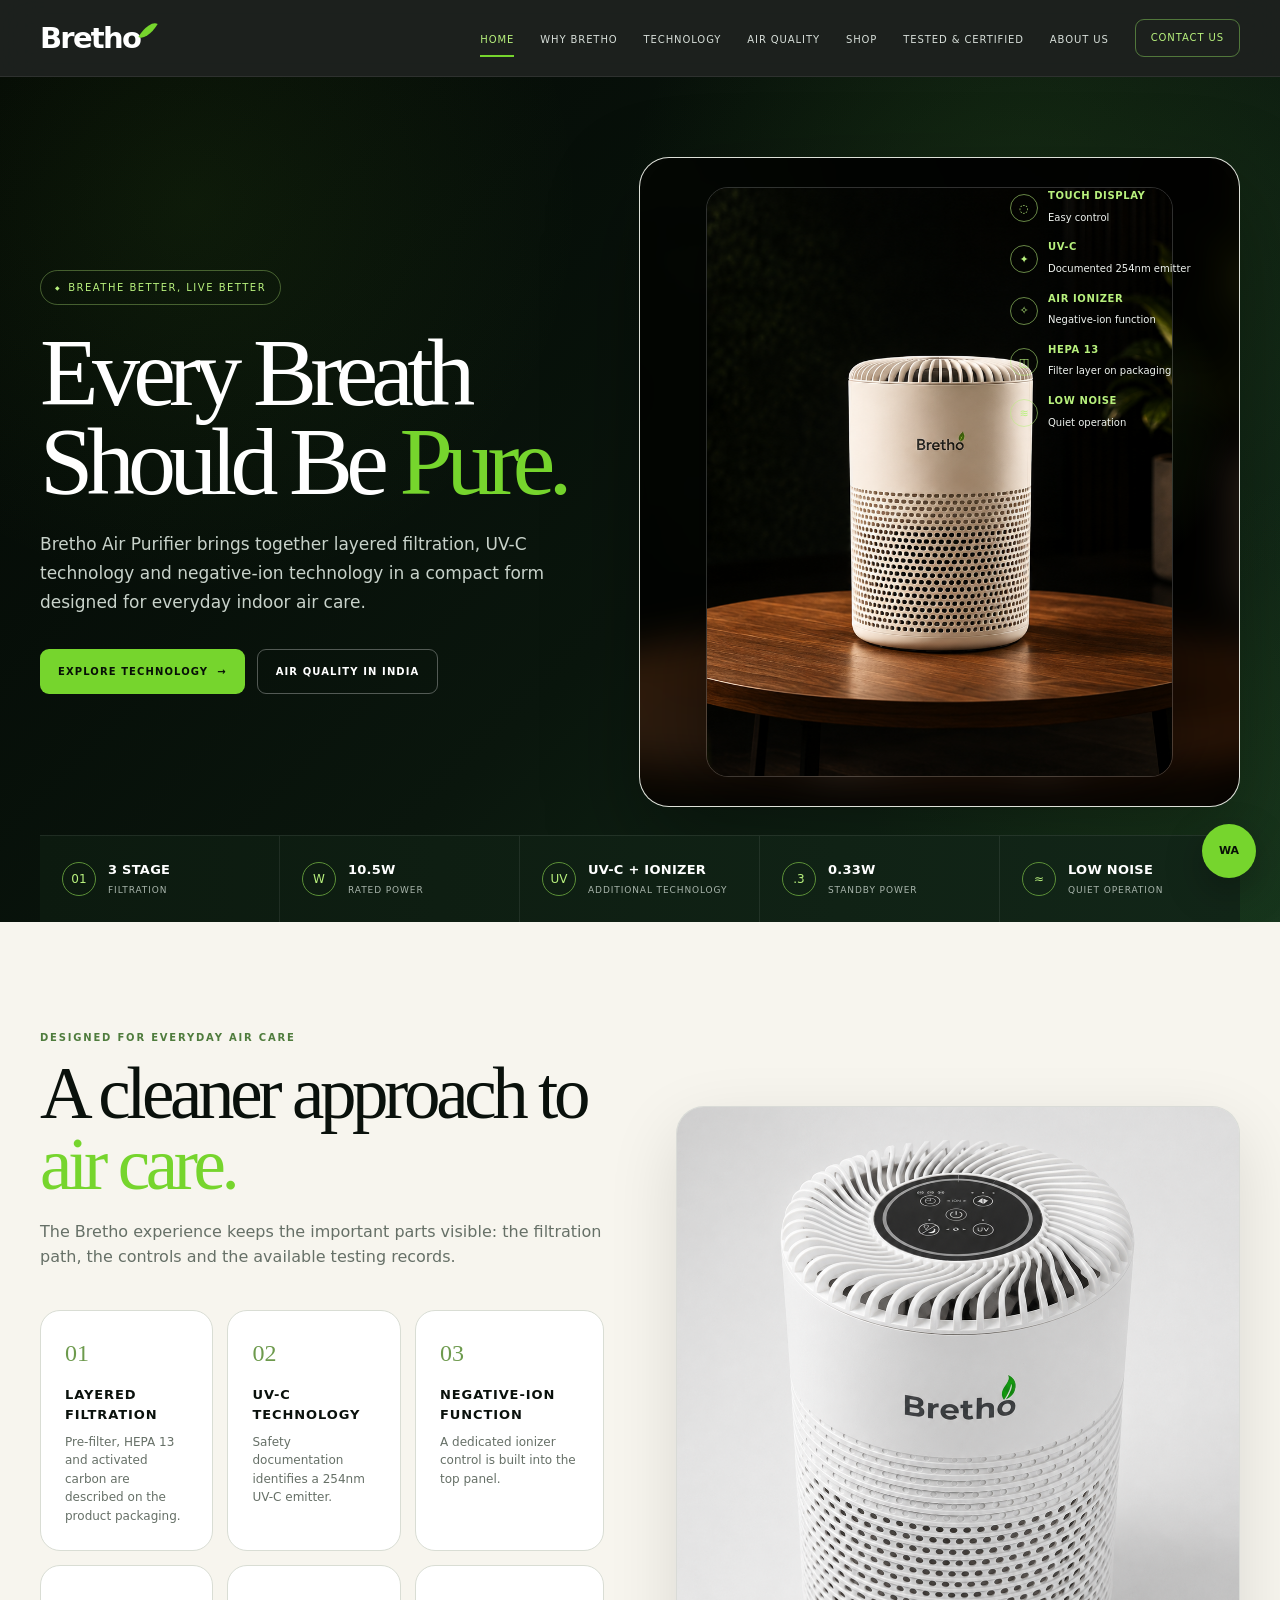
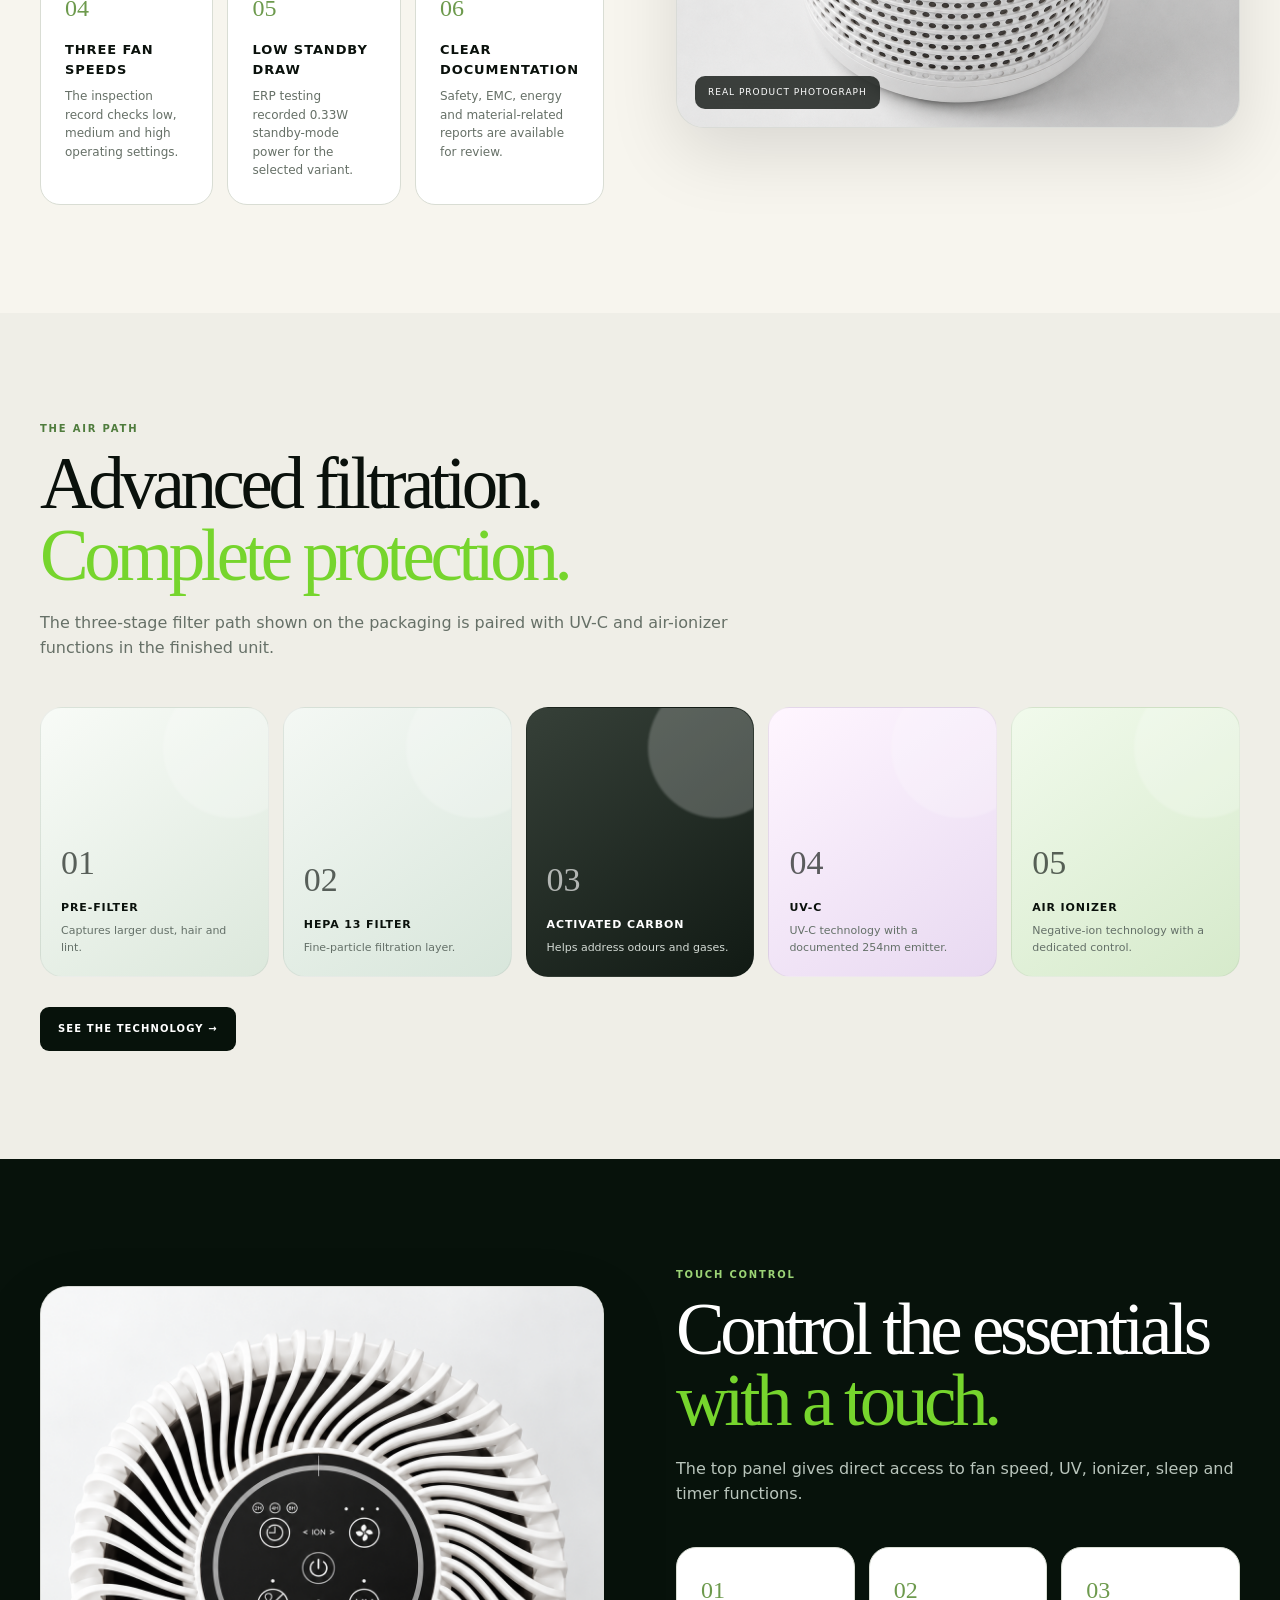
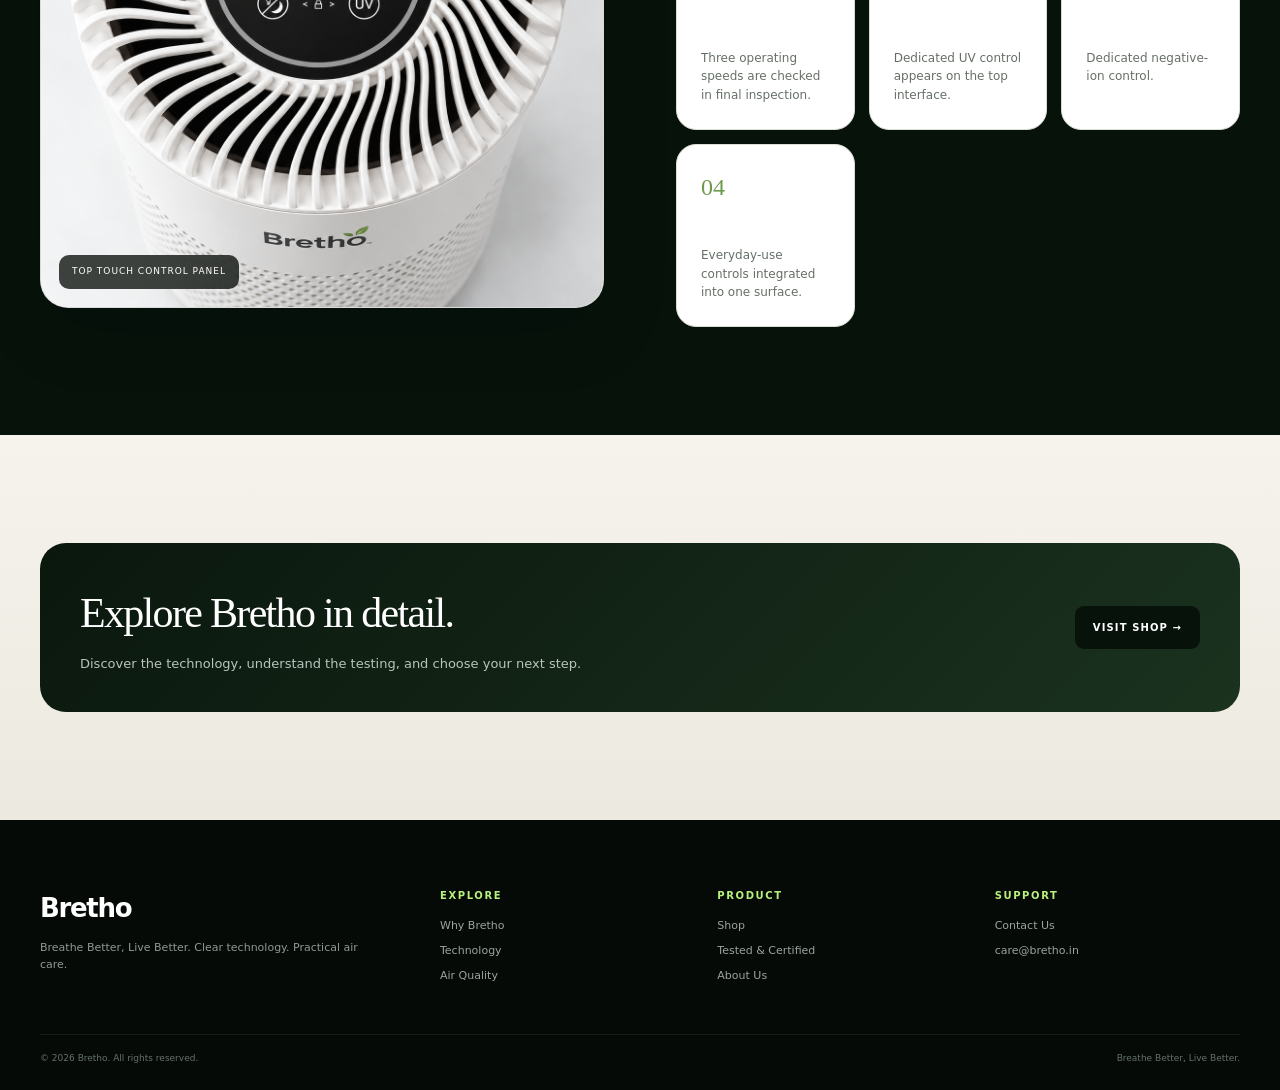
==== commit 3685628e: "Update index.html" ====
--- a/index.html
+++ b/index.html
@@ -1,4 +1,4 @@
-<!doctype html><html lang="en"><head><meta charset="utf-8"><meta name="viewport" content="width=device-width,initial-scale=1"><meta name="theme-color" content="#07120b"><title>Home | Bretho</title><meta name="description" content="Bretho Air Purifier brings together layered filtration, UV-C technology and negative-ion technology in a compact form designed for everyday indoor air care."><link rel="stylesheet" href="styles.css"></head><body><nav class="nav"><div class="container navin"><a class="brand" href="index.html">Bretho<span class="leaf"></span></a><div class="links"><a class="active" href="index.html">HOME</a><a class="" href="why-bretho.html">WHY BRETHO</a><a class="" href="technology.html">TECHNOLOGY</a><a class="" href="air-quality.html">AIR QUALITY</a><a class="" href="shop.html">SHOP</a><a class="" href="tested.html">TESTED & CERTIFIED</a><a class="" href="about.html">ABOUT US</a><a class="navbtn " href="contact.html">CONTACT US</a></div><button class="hamb" aria-label="Open menu" onclick="toggleNav()">MENU</button></div><div id="mobileNav" class="mobile-nav"><div class="container"><a href="index.html">HOME</a><a href="why-bretho.html">WHY BRETHO</a><a href="technology.html">TECHNOLOGY</a><a href="air-quality.html">AIR QUALITY</a><a href="shop.html">SHOP</a><a href="tested.html">TESTED & CERTIFIED</a><a href="about.html">ABOUT US</a><a href="contact.html">CONTACT US</a></div></div></nav><main><section class="hero"><div class="container hero-grid"><div class="hero-copy"><span class="eyebrow">BREATHE BETTER, LIVE BETTER</span><h1>Every Breath<br>Should Be <em>Pure.</em></h1><p>Bretho Air Purifier brings together layered filtration, UV-C technology and negative-ion technology in a compact form designed for everyday indoor air care.</p><div class="buttons"><a class="btn primary" href="technology.html">EXPLORE TECHNOLOGY <span>→</span></a><a class="btn outline" href="air-quality.html">AIR QUALITY IN INDIA</a></div></div><div class="hero-visual"><img src="assets/hero-product.jpg" alt="Bretho Air Purifier front view"><div class="hero-notes"><div class="hero-note"><div class="ico">◌</div><div><b>Touch display</b><span>Easy control</span></div></div><div class="hero-note"><div class="ico">✦</div><div><b>UV-C</b><span>Documented 254nm emitter</span></div></div><div class="hero-note"><div class="ico">✧</div><div><b>Air ionizer</b><span>Negative-ion function</span></div></div><div class="hero-note"><div class="ico">◫</div><div><b>HEPA 13</b><span>Filter layer on packaging</span></div></div><div class="hero-note"><div class="ico">≋</div><div><b>Low noise</b><span>Quiet operation</span></div></div></div></div></div><div class="container"><div class="trust"><div class="item"><div class="orb">01</div><div><b>3 STAGE</b><span>Filtration</span></div></div><div class="item"><div class="orb">W</div><div><b>10.5W</b><span>Rated power</span></div></div><div class="item"><div class="orb">UV</div><div><b>UV-C + IONIZER</b><span>Additional technology</span></div></div><div class="item"><div class="orb">.3</div><div><b>0.33W</b><span>Standby power</span></div></div><div class="item"><div class="orb">≈</div><div><b>LOW NOISE</b><span>Quiet operation</span></div></div></div></div></section>
+<!doctype html><html lang="en"><head><meta charset="utf-8"><meta name="viewport" content="width=device-width,initial-scale=1"><meta name="theme-color" content="#07120b"><title>Home | Bretho</title><meta name="description" content="Bretho Air Purifier brings together layered filtration, UV-C technology and Negative-ion technology in a compact form designed for everyday indoor air care."><link rel="stylesheet" href="styles.css"></head><body><nav class="nav"><div class="container navin"><a class="brand" href="index.html">Bretho<span class="leaf"></span></a><div class="links"><a class="active" href="index.html">HOME</a><a class="" href="why-bretho.html">WHY BRETHO</a><a class="" href="technology.html">TECHNOLOGY</a><a class="" href="air-quality.html">AIR QUALITY</a><a class="" href="shop.html">SHOP</a><a class="" href="tested.html">TESTED & CERTIFIED</a><a class="" href="about.html">ABOUT US</a><a class="navbtn " href="contact.html">CONTACT US</a></div><button class="hamb" aria-label="Open menu" onclick="toggleNav()">MENU</button></div><div id="mobileNav" class="mobile-nav"><div class="container"><a href="index.html">HOME</a><a href="why-bretho.html">WHY BRETHO</a><a href="technology.html">TECHNOLOGY</a><a href="air-quality.html">AIR QUALITY</a><a href="shop.html">SHOP</a><a href="tested.html">TESTED & CERTIFIED</a><a href="about.html">ABOUT US</a><a href="contact.html">CONTACT US</a></div></div></nav><main><section class="hero"><div class="container hero-grid"><div class="hero-copy"><span class="eyebrow">BREATHE BETTER, LIVE BETTER</span><h1>Every Breath<br>Should Be <em>Pure.</em></h1><p>Bretho Air Purifier brings together layered filtration, UV-C technology and negative-ion technology in a compact form designed for everyday indoor air care.</p><div class="buttons"><a class="btn primary" href="technology.html">EXPLORE TECHNOLOGY <span>→</span></a><a class="btn outline" href="air-quality.html">AIR QUALITY IN INDIA</a></div></div><div class="hero-visual"><img src="assets/hero-product.jpg" alt="Bretho Air Purifier front view"><div class="hero-notes"><div class="hero-note"><div class="ico">◌</div><div><b>Touch display</b><span>Easy control</span></div></div><div class="hero-note"><div class="ico">✦</div><div><b>UV-C</b><span>Documented 254nm emitter</span></div></div><div class="hero-note"><div class="ico">✧</div><div><b>Air ionizer</b><span>Negative-ion function</span></div></div><div class="hero-note"><div class="ico">◫</div><div><b>HEPA 13</b><span>Filter layer on packaging</span></div></div><div class="hero-note"><div class="ico">≋</div><div><b>Low noise</b><span>Quiet operation</span></div></div></div></div></div><div class="container"><div class="trust"><div class="item"><div class="orb">01</div><div><b>3 STAGE</b><span>Filtration</span></div></div><div class="item"><div class="orb">W</div><div><b>10.5W</b><span>Rated power</span></div></div><div class="item"><div class="orb">UV</div><div><b>UV-C + IONIZER</b><span>Additional technology</span></div></div><div class="item"><div class="orb">.3</div><div><b>0.33W</b><span>Standby power</span></div></div><div class="item"><div class="orb">≈</div><div><b>LOW NOISE</b><span>Quiet operation</span></div></div></div></div></section>
 <section class="section"><div class="container split"><div><div class="kicker">DESIGNED FOR EVERYDAY AIR CARE</div><div class="title">A cleaner approach to <em>air care.</em></div><p class="sub">The Bretho experience keeps the important parts visible: the filtration path, the controls and the available testing records.</p><div class="feature-grid"><article class="feature-card"><div class="num">01</div><h3>Layered filtration</h3><p>Pre-filter, HEPA 13 and activated carbon are described on the product packaging.</p></article><article class="feature-card"><div class="num">02</div><h3>UV-C technology</h3><p>Safety documentation identifies a 254nm UV-C emitter.</p></article><article class="feature-card"><div class="num">03</div><h3>Negative-ion function</h3><p>A dedicated ionizer control is built into the top panel.</p></article><article class="feature-card"><div class="num">04</div><h3>Three fan speeds</h3><p>The inspection record checks low, medium and high operating settings.</p></article><article class="feature-card"><div class="num">05</div><h3>Low standby draw</h3><p>ERP testing recorded 0.33W standby-mode power for the selected variant.</p></article><article class="feature-card"><div class="num">06</div><h3>Clear documentation</h3><p>Safety, EMC, energy and material-related reports are available for review.</p></article></div></div><div class="media"><img src="assets/front.jpg" alt="Real Bretho Air Purifier product photograph"><div class="media-caption">Real product photograph</div></div></div></section>
 <section class="section soft"><div class="container"><div class="kicker">THE AIR PATH</div><div class="title">Advanced filtration.<br><em>Complete protection.</em></div><p class="sub">The three-stage filter path shown on the packaging is paired with UV-C and air-ionizer functions in the finished unit.</p><div class="filter-wrap"><article class="filter-card"><div class="count">01</div><h3>Pre-filter</h3><p>Captures larger dust, hair and lint.</p></article><article class="filter-card"><div class="count">02</div><h3>HEPA 13 filter</h3><p>Fine-particle filtration layer.</p></article><article class="filter-card"><div class="count">03</div><h3>Activated carbon</h3><p>Helps address odours and gases.</p></article><article class="filter-card"><div class="count">04</div><h3>UV-C</h3><p>UV-C technology with a documented 254nm emitter.</p></article><article class="filter-card"><div class="count">05</div><h3>Air ionizer</h3><p>Negative-ion technology with a dedicated control.</p></article></div><div style="margin-top:30px"><a class="btn dark" href="technology.html">SEE THE TECHNOLOGY →</a></div></div></section>
 <section class="section dark"><div class="container split"><div class="media"><img src="assets/top-control.jpg" alt="Bretho Air Purifier top touch controls"><div class="media-caption">Top touch control panel</div></div><div><div class="kicker">TOUCH CONTROL</div><div class="title">Control the essentials <em>with a touch.</em></div><p class="sub">The top panel gives direct access to fan speed, UV, ionizer, sleep and timer functions.</p><div class="cards feature-grid"><article class="feature-card"><div class="num">01</div><h3>Fan speed</h3><p>Three operating speeds are checked in final inspection.</p></article><article class="feature-card"><div class="num">02</div><h3>UV function</h3><p>Dedicated UV control appears on the top interface.</p></article><article class="feature-card"><div class="num">03</div><h3>Ionizer</h3><p>Dedicated negative-ion control.</p></article><article class="feature-card"><div class="num">04</div><h3>Sleep + timer</h3><p>Everyday-use controls integrated into one surface.</p></article></div></div></div></section>
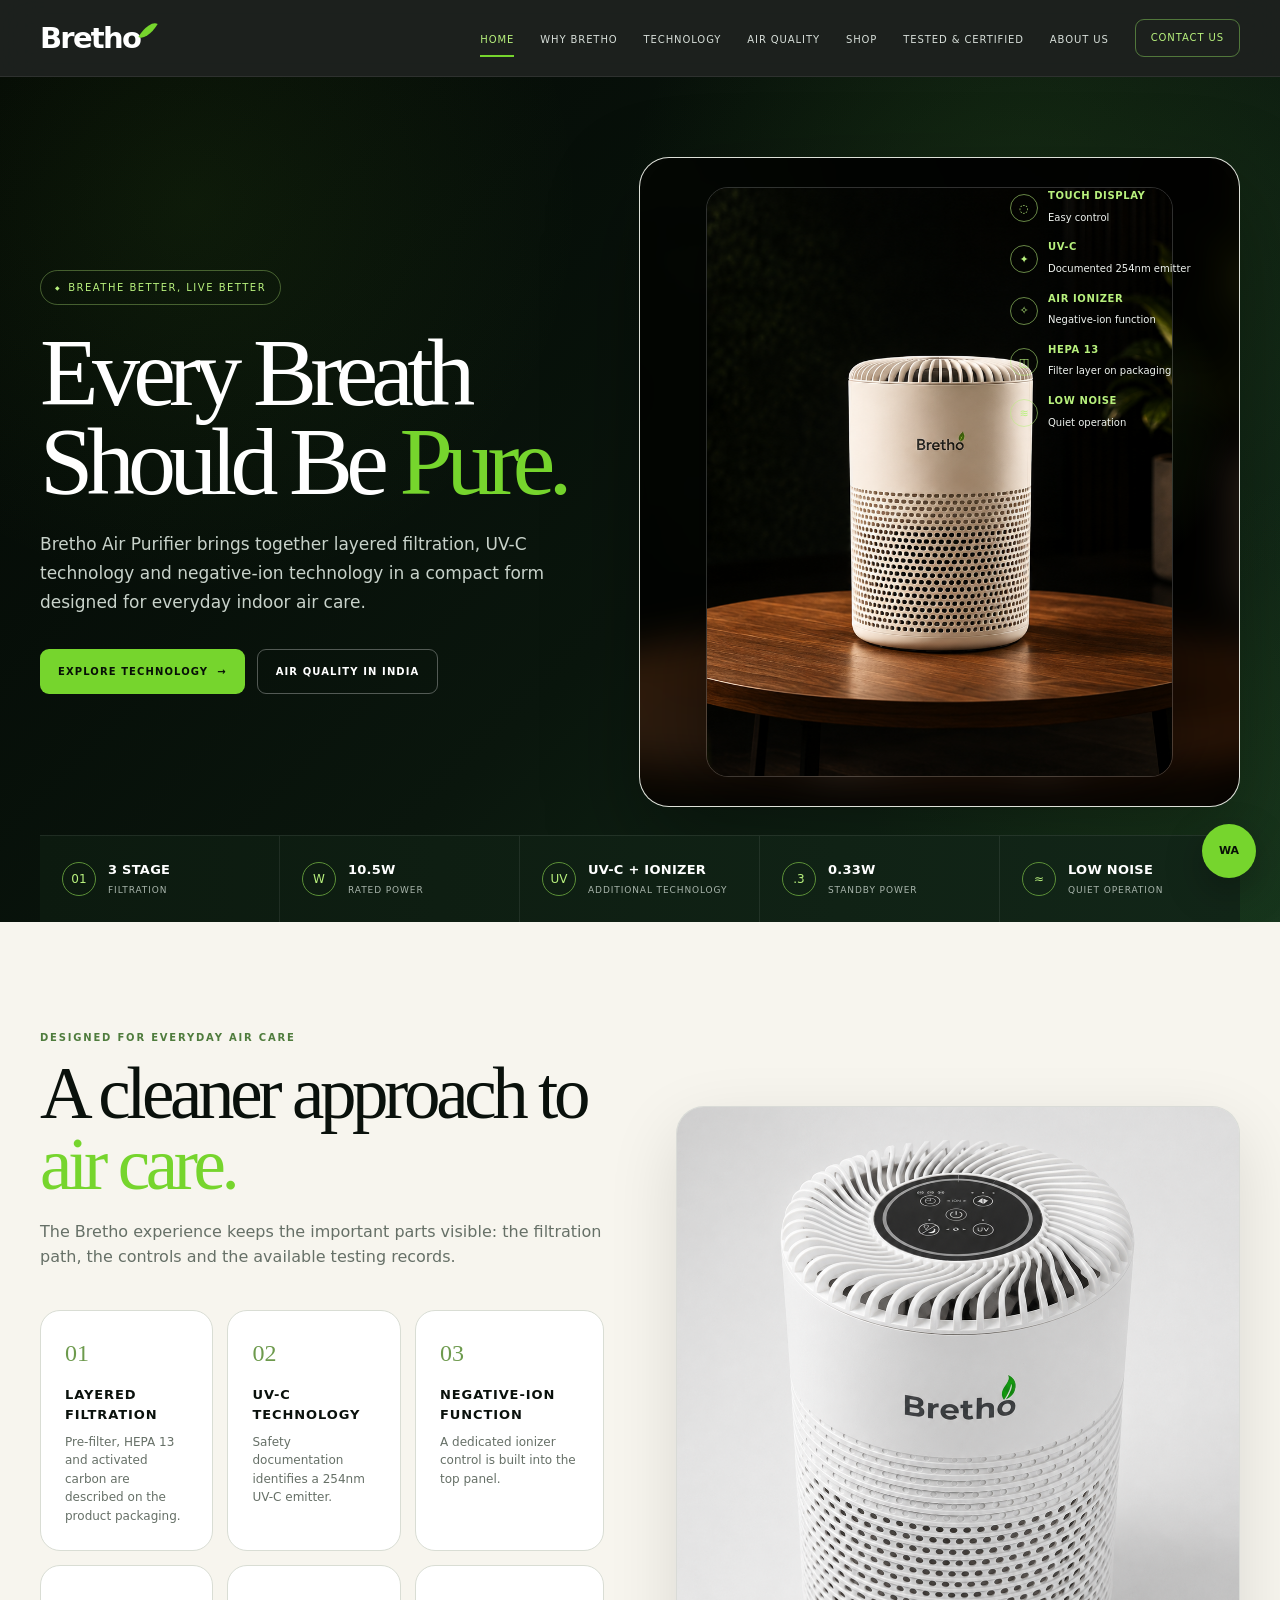
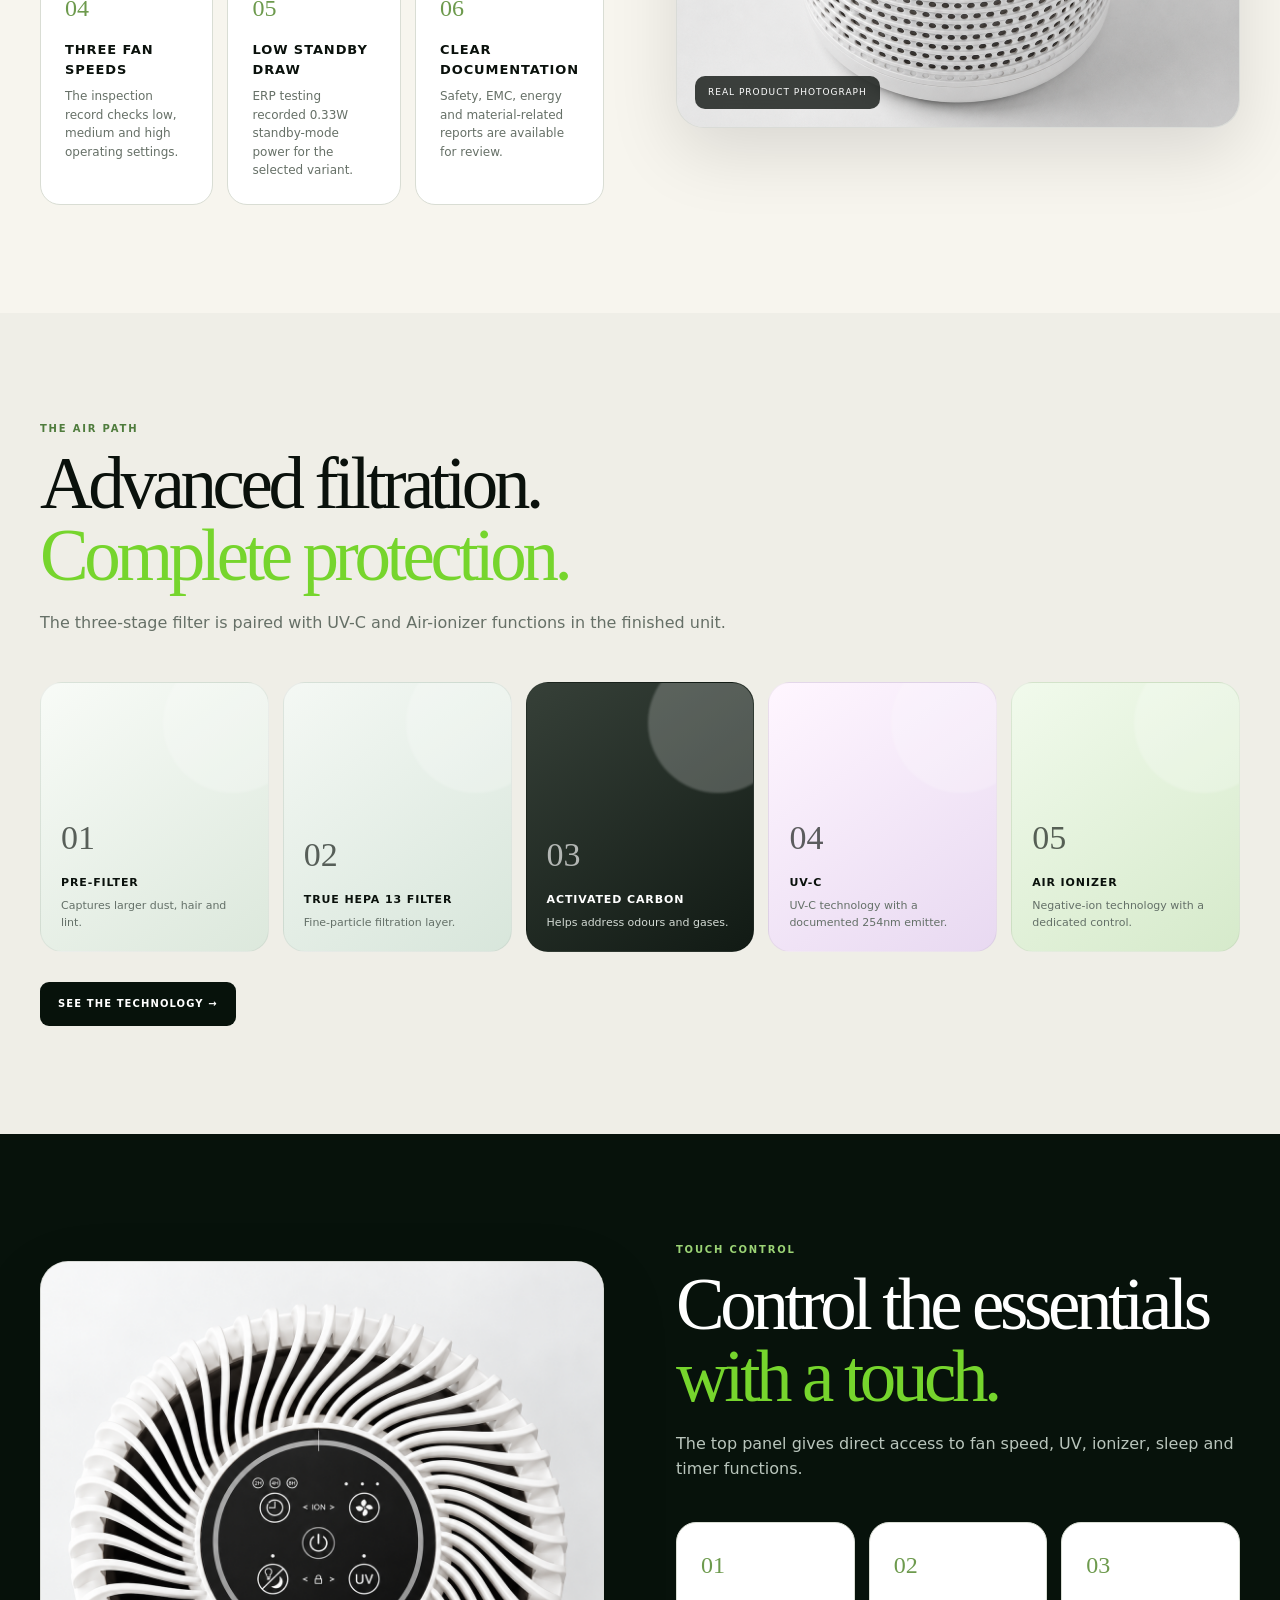
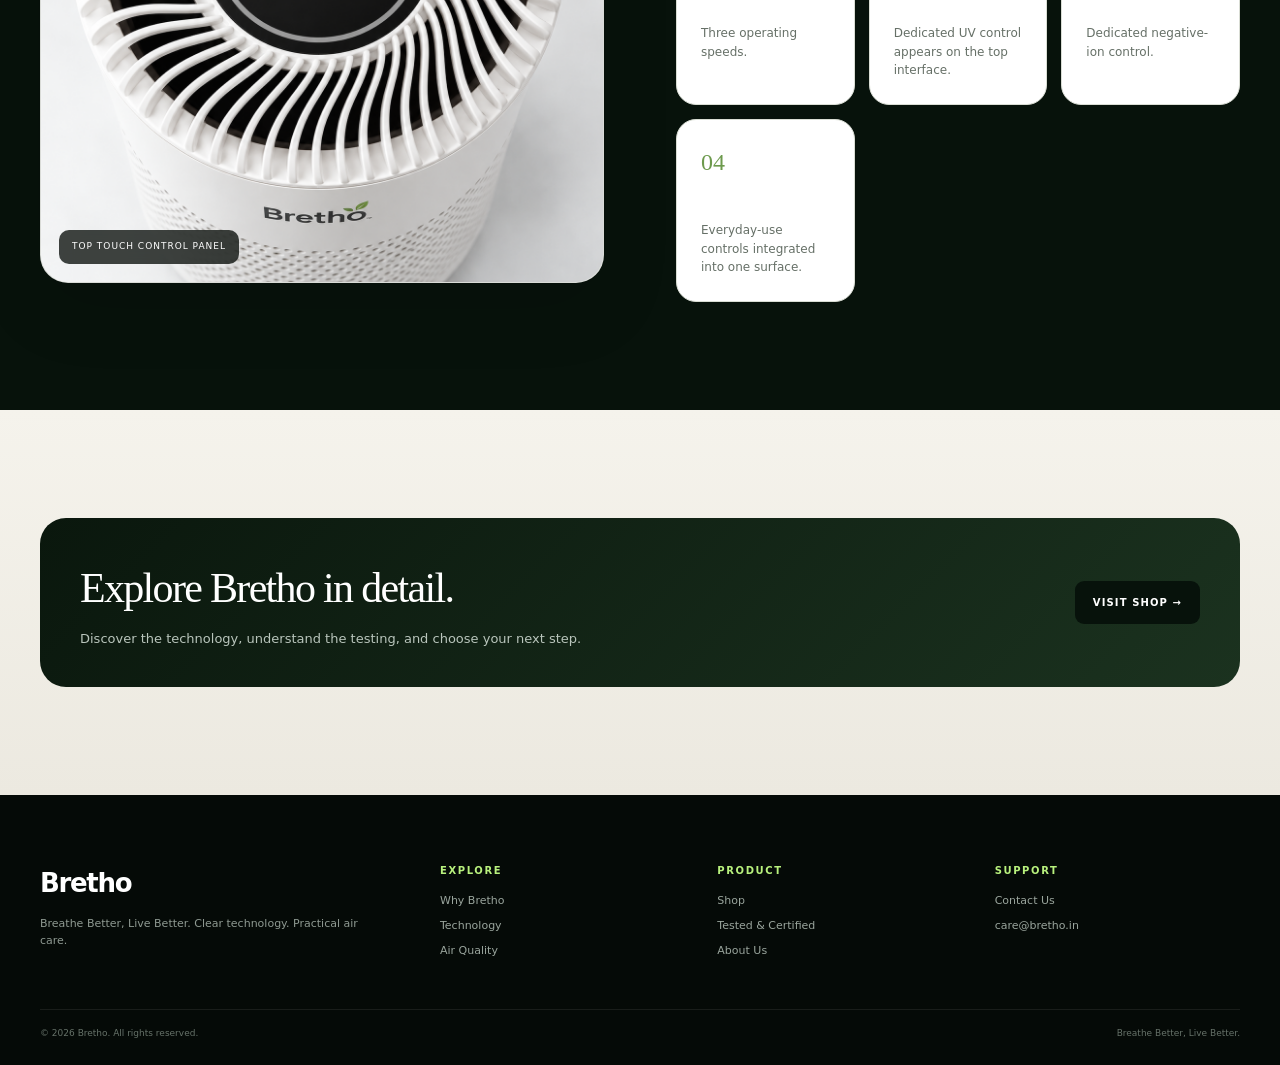
==== commit a01543cc: "Update index.html" ====
--- a/index.html
+++ b/index.html
@@ -1,5 +1,5 @@
 <!doctype html><html lang="en"><head><meta charset="utf-8"><meta name="viewport" content="width=device-width,initial-scale=1"><meta name="theme-color" content="#07120b"><title>Home | Bretho</title><meta name="description" content="Bretho Air Purifier brings together layered filtration, UV-C technology and Negative-ion technology in a compact form designed for everyday indoor air care."><link rel="stylesheet" href="styles.css"></head><body><nav class="nav"><div class="container navin"><a class="brand" href="index.html">Bretho<span class="leaf"></span></a><div class="links"><a class="active" href="index.html">HOME</a><a class="" href="why-bretho.html">WHY BRETHO</a><a class="" href="technology.html">TECHNOLOGY</a><a class="" href="air-quality.html">AIR QUALITY</a><a class="" href="shop.html">SHOP</a><a class="" href="tested.html">TESTED & CERTIFIED</a><a class="" href="about.html">ABOUT US</a><a class="navbtn " href="contact.html">CONTACT US</a></div><button class="hamb" aria-label="Open menu" onclick="toggleNav()">MENU</button></div><div id="mobileNav" class="mobile-nav"><div class="container"><a href="index.html">HOME</a><a href="why-bretho.html">WHY BRETHO</a><a href="technology.html">TECHNOLOGY</a><a href="air-quality.html">AIR QUALITY</a><a href="shop.html">SHOP</a><a href="tested.html">TESTED & CERTIFIED</a><a href="about.html">ABOUT US</a><a href="contact.html">CONTACT US</a></div></div></nav><main><section class="hero"><div class="container hero-grid"><div class="hero-copy"><span class="eyebrow">BREATHE BETTER, LIVE BETTER</span><h1>Every Breath<br>Should Be <em>Pure.</em></h1><p>Bretho Air Purifier brings together layered filtration, UV-C technology and negative-ion technology in a compact form designed for everyday indoor air care.</p><div class="buttons"><a class="btn primary" href="technology.html">EXPLORE TECHNOLOGY <span>→</span></a><a class="btn outline" href="air-quality.html">AIR QUALITY IN INDIA</a></div></div><div class="hero-visual"><img src="assets/hero-product.jpg" alt="Bretho Air Purifier front view"><div class="hero-notes"><div class="hero-note"><div class="ico">◌</div><div><b>Touch display</b><span>Easy control</span></div></div><div class="hero-note"><div class="ico">✦</div><div><b>UV-C</b><span>Documented 254nm emitter</span></div></div><div class="hero-note"><div class="ico">✧</div><div><b>Air ionizer</b><span>Negative-ion function</span></div></div><div class="hero-note"><div class="ico">◫</div><div><b>HEPA 13</b><span>Filter layer on packaging</span></div></div><div class="hero-note"><div class="ico">≋</div><div><b>Low noise</b><span>Quiet operation</span></div></div></div></div></div><div class="container"><div class="trust"><div class="item"><div class="orb">01</div><div><b>3 STAGE</b><span>Filtration</span></div></div><div class="item"><div class="orb">W</div><div><b>10.5W</b><span>Rated power</span></div></div><div class="item"><div class="orb">UV</div><div><b>UV-C + IONIZER</b><span>Additional technology</span></div></div><div class="item"><div class="orb">.3</div><div><b>0.33W</b><span>Standby power</span></div></div><div class="item"><div class="orb">≈</div><div><b>LOW NOISE</b><span>Quiet operation</span></div></div></div></div></section>
 <section class="section"><div class="container split"><div><div class="kicker">DESIGNED FOR EVERYDAY AIR CARE</div><div class="title">A cleaner approach to <em>air care.</em></div><p class="sub">The Bretho experience keeps the important parts visible: the filtration path, the controls and the available testing records.</p><div class="feature-grid"><article class="feature-card"><div class="num">01</div><h3>Layered filtration</h3><p>Pre-filter, HEPA 13 and activated carbon are described on the product packaging.</p></article><article class="feature-card"><div class="num">02</div><h3>UV-C technology</h3><p>Safety documentation identifies a 254nm UV-C emitter.</p></article><article class="feature-card"><div class="num">03</div><h3>Negative-ion function</h3><p>A dedicated ionizer control is built into the top panel.</p></article><article class="feature-card"><div class="num">04</div><h3>Three fan speeds</h3><p>The inspection record checks low, medium and high operating settings.</p></article><article class="feature-card"><div class="num">05</div><h3>Low standby draw</h3><p>ERP testing recorded 0.33W standby-mode power for the selected variant.</p></article><article class="feature-card"><div class="num">06</div><h3>Clear documentation</h3><p>Safety, EMC, energy and material-related reports are available for review.</p></article></div></div><div class="media"><img src="assets/front.jpg" alt="Real Bretho Air Purifier product photograph"><div class="media-caption">Real product photograph</div></div></div></section>
-<section class="section soft"><div class="container"><div class="kicker">THE AIR PATH</div><div class="title">Advanced filtration.<br><em>Complete protection.</em></div><p class="sub">The three-stage filter path shown on the packaging is paired with UV-C and air-ionizer functions in the finished unit.</p><div class="filter-wrap"><article class="filter-card"><div class="count">01</div><h3>Pre-filter</h3><p>Captures larger dust, hair and lint.</p></article><article class="filter-card"><div class="count">02</div><h3>HEPA 13 filter</h3><p>Fine-particle filtration layer.</p></article><article class="filter-card"><div class="count">03</div><h3>Activated carbon</h3><p>Helps address odours and gases.</p></article><article class="filter-card"><div class="count">04</div><h3>UV-C</h3><p>UV-C technology with a documented 254nm emitter.</p></article><article class="filter-card"><div class="count">05</div><h3>Air ionizer</h3><p>Negative-ion technology with a dedicated control.</p></article></div><div style="margin-top:30px"><a class="btn dark" href="technology.html">SEE THE TECHNOLOGY →</a></div></div></section>
-<section class="section dark"><div class="container split"><div class="media"><img src="assets/top-control.jpg" alt="Bretho Air Purifier top touch controls"><div class="media-caption">Top touch control panel</div></div><div><div class="kicker">TOUCH CONTROL</div><div class="title">Control the essentials <em>with a touch.</em></div><p class="sub">The top panel gives direct access to fan speed, UV, ionizer, sleep and timer functions.</p><div class="cards feature-grid"><article class="feature-card"><div class="num">01</div><h3>Fan speed</h3><p>Three operating speeds are checked in final inspection.</p></article><article class="feature-card"><div class="num">02</div><h3>UV function</h3><p>Dedicated UV control appears on the top interface.</p></article><article class="feature-card"><div class="num">03</div><h3>Ionizer</h3><p>Dedicated negative-ion control.</p></article><article class="feature-card"><div class="num">04</div><h3>Sleep + timer</h3><p>Everyday-use controls integrated into one surface.</p></article></div></div></div></section>
+<section class="section soft"><div class="container"><div class="kicker">THE AIR PATH</div><div class="title">Advanced filtration.<br><em>Complete protection.</em></div><p class="sub">The three-stage filter is paired with UV-C and Air-ionizer functions in the finished unit.</p><div class="filter-wrap"><article class="filter-card"><div class="count">01</div><h3>Pre-filter</h3><p>Captures larger dust, hair and lint.</p></article><article class="filter-card"><div class="count">02</div><h3>True HEPA 13 filter</h3><p>Fine-particle filtration layer.</p></article><article class="filter-card"><div class="count">03</div><h3>Activated carbon</h3><p>Helps address odours and gases.</p></article><article class="filter-card"><div class="count">04</div><h3>UV-C</h3><p>UV-C technology with a documented 254nm emitter.</p></article><article class="filter-card"><div class="count">05</div><h3>Air ionizer</h3><p>Negative-ion technology with a dedicated control.</p></article></div><div style="margin-top:30px"><a class="btn dark" href="technology.html">SEE THE TECHNOLOGY →</a></div></div></section>
+<section class="section dark"><div class="container split"><div class="media"><img src="assets/top-control.jpg" alt="Bretho Air Purifier top touch controls"><div class="media-caption">Top touch control panel</div></div><div><div class="kicker">TOUCH CONTROL</div><div class="title">Control the essentials <em>with a touch.</em></div><p class="sub">The top panel gives direct access to fan speed, UV, ionizer, sleep and timer functions.</p><div class="cards feature-grid"><article class="feature-card"><div class="num">01</div><h3>Fan speed</h3><p>Three operating speeds.</p></article><article class="feature-card"><div class="num">02</div><h3>UV function</h3><p>Dedicated UV control appears on the top interface.</p></article><article class="feature-card"><div class="num">03</div><h3>Ionizer</h3><p>Dedicated negative-ion control.</p></article><article class="feature-card"><div class="num">04</div><h3>Sleep + timer</h3><p>Everyday-use controls integrated into one surface.</p></article></div></div></div></section>
 <section class="section tinted"><div class="container"><div class="callout"><div><h3>Explore Bretho in detail.</h3><p>Discover the technology, understand the testing, and choose your next step.</p></div><a class="btn dark" href="shop.html">VISIT SHOP →</a></div></div></section></main><footer class="footer"><div class="container footer-grid"><div><div class="fbrand">Bretho<span class="leaf"></span></div><p>Breathe Better, Live Better. Clear technology. Practical air care.</p></div><div><h4>Explore</h4><a href="why-bretho.html">Why Bretho</a><a href="technology.html">Technology</a><a href="air-quality.html">Air Quality</a></div><div><h4>Product</h4><a href="shop.html">Shop</a><a href="tested.html">Tested & Certified</a><a href="about.html">About Us</a></div><div><h4>Support</h4><a href="contact.html">Contact Us</a><a href="mailto:care@bretho.in">care@bretho.in</a></div></div><div class="container copy"><span>© 2026 Bretho. All rights reserved.</span><span>Breathe Better, Live Better.</span></div></footer><a class="float" href="https://wa.me/919675996767" aria-label="WhatsApp">WA</a><script src="site.js"></script></body></html>
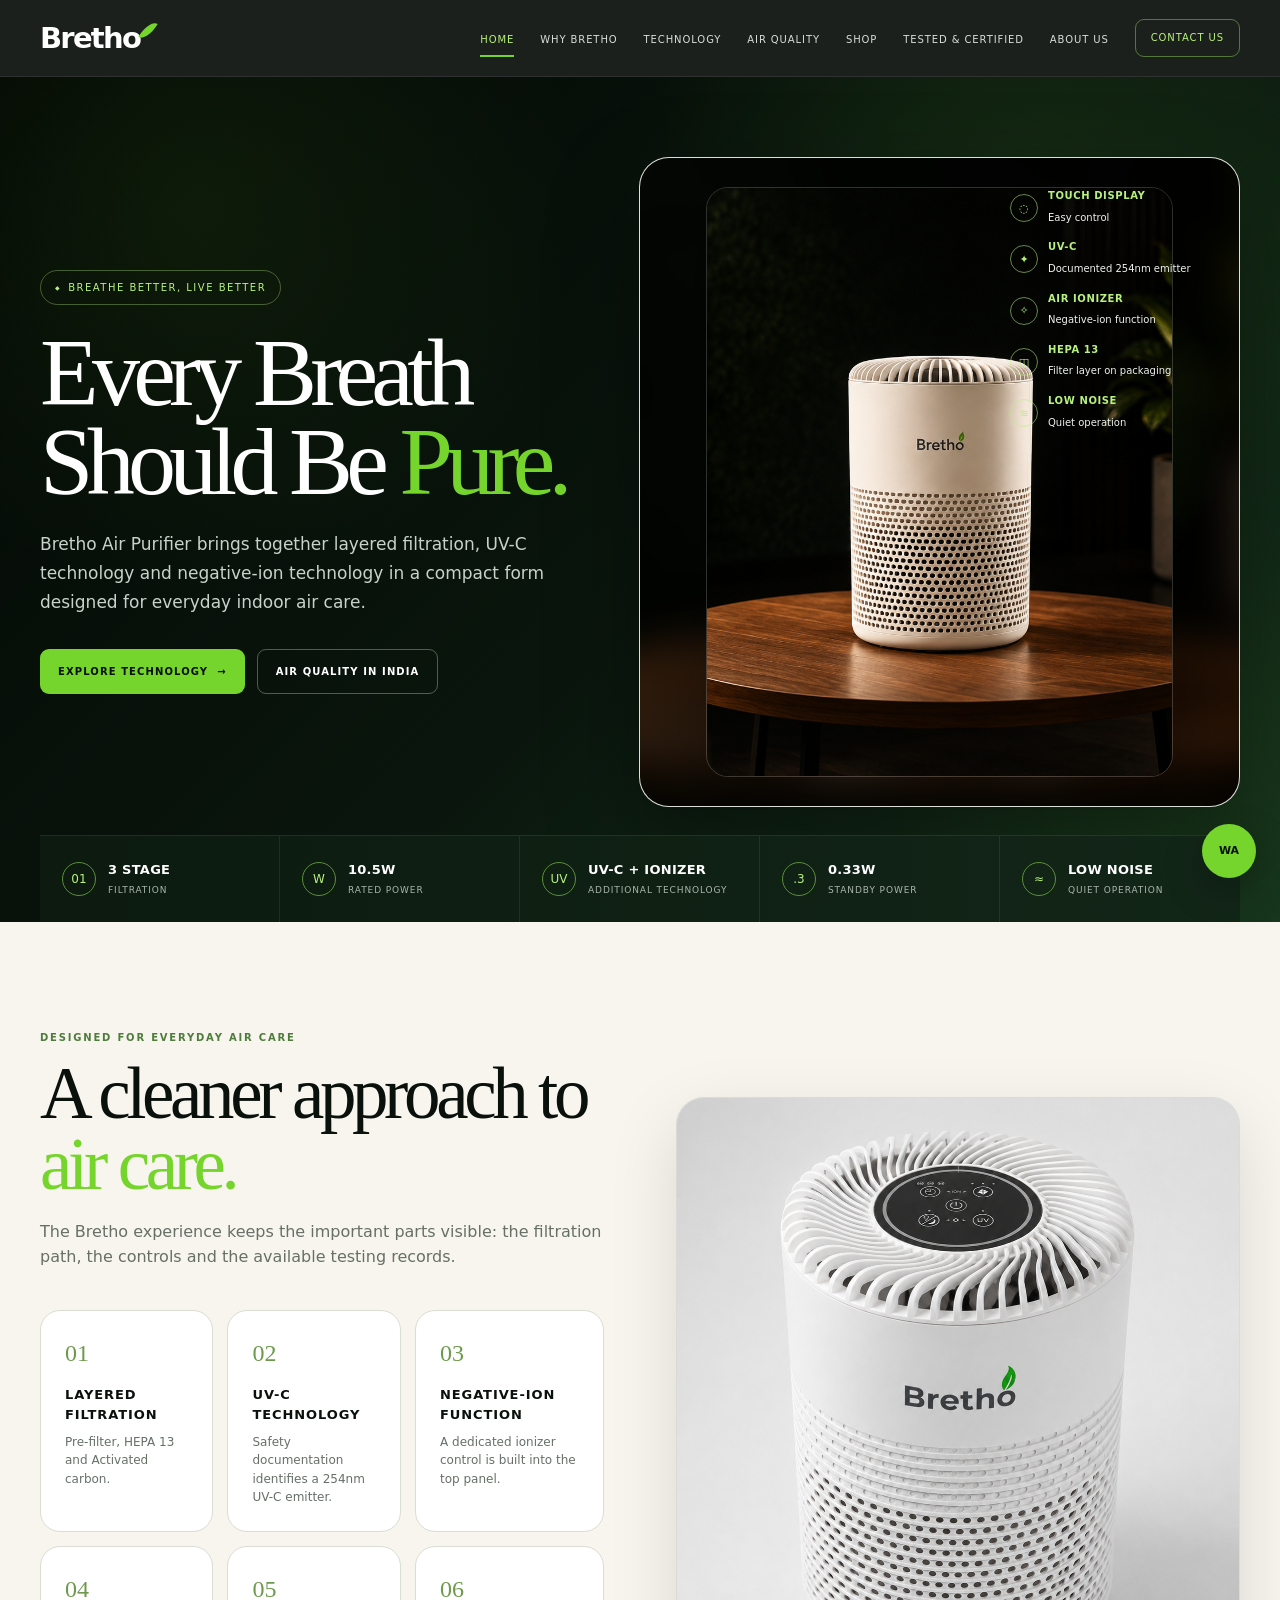
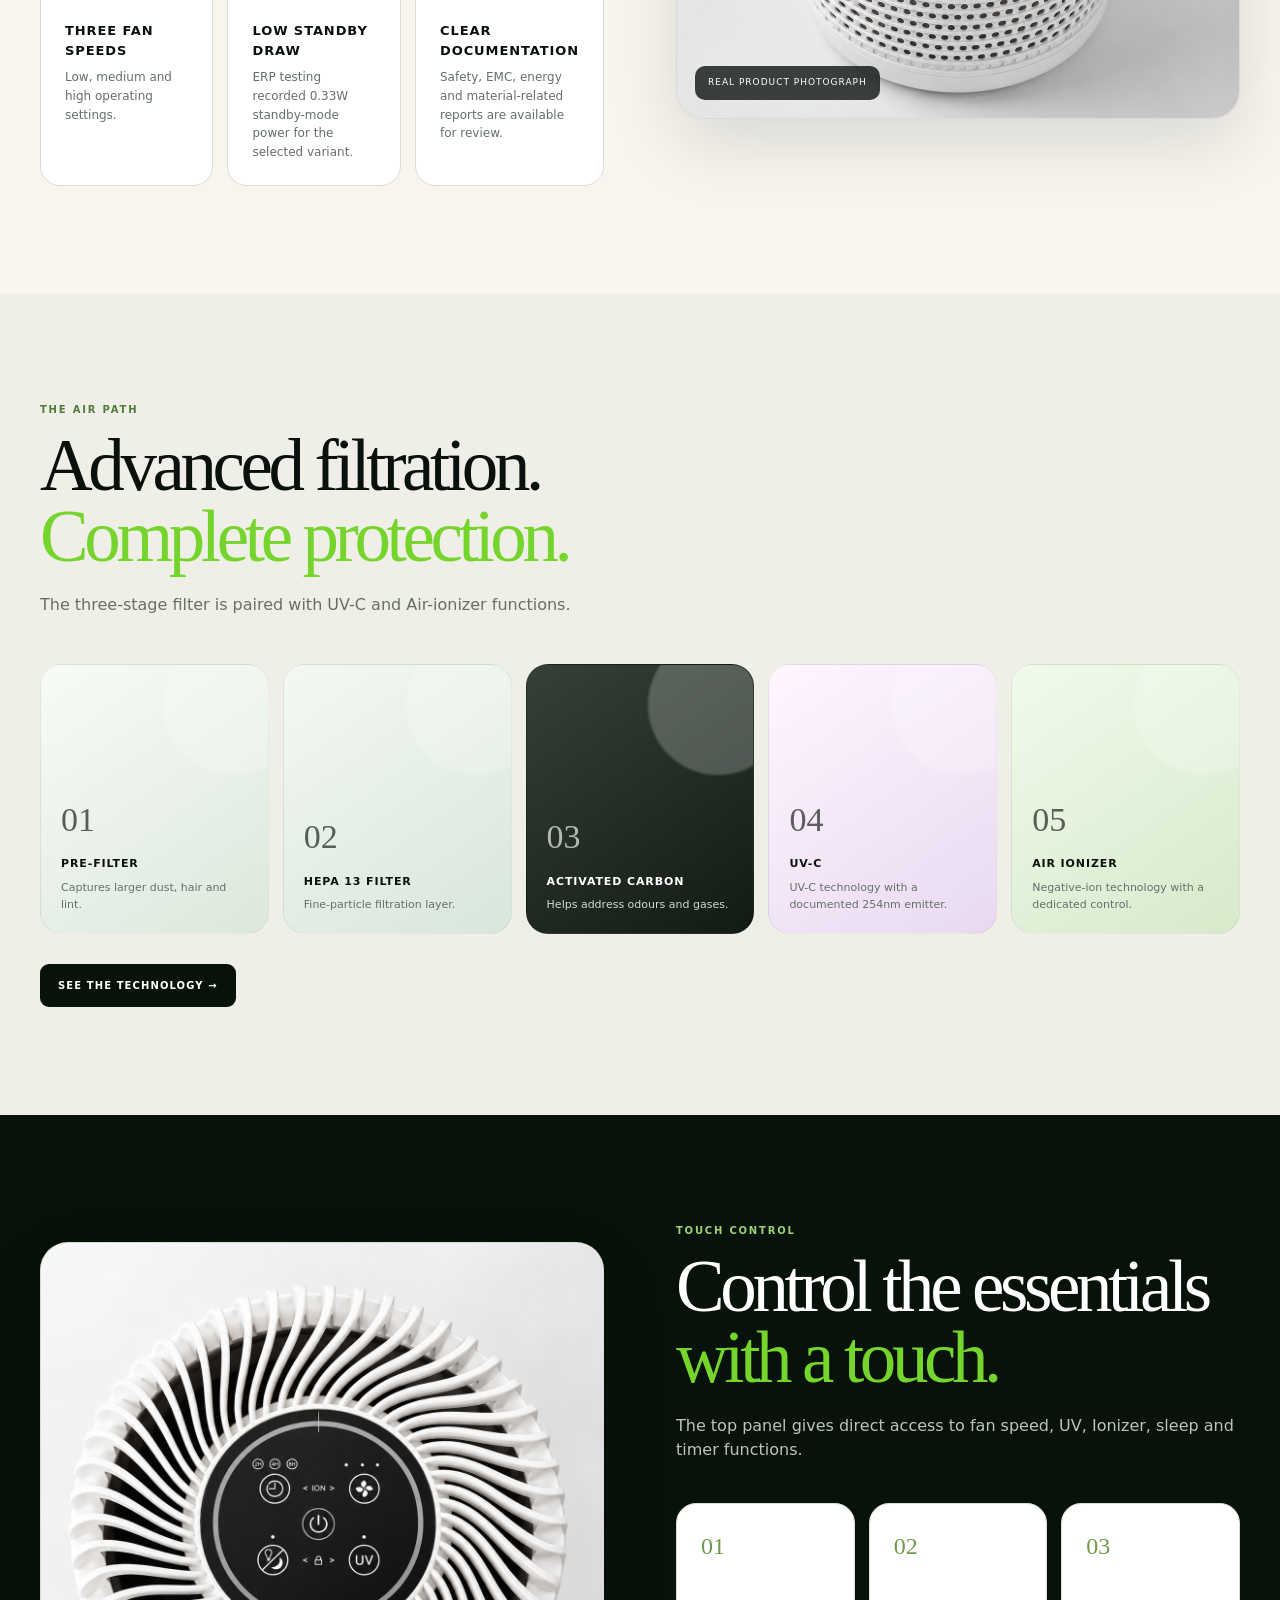
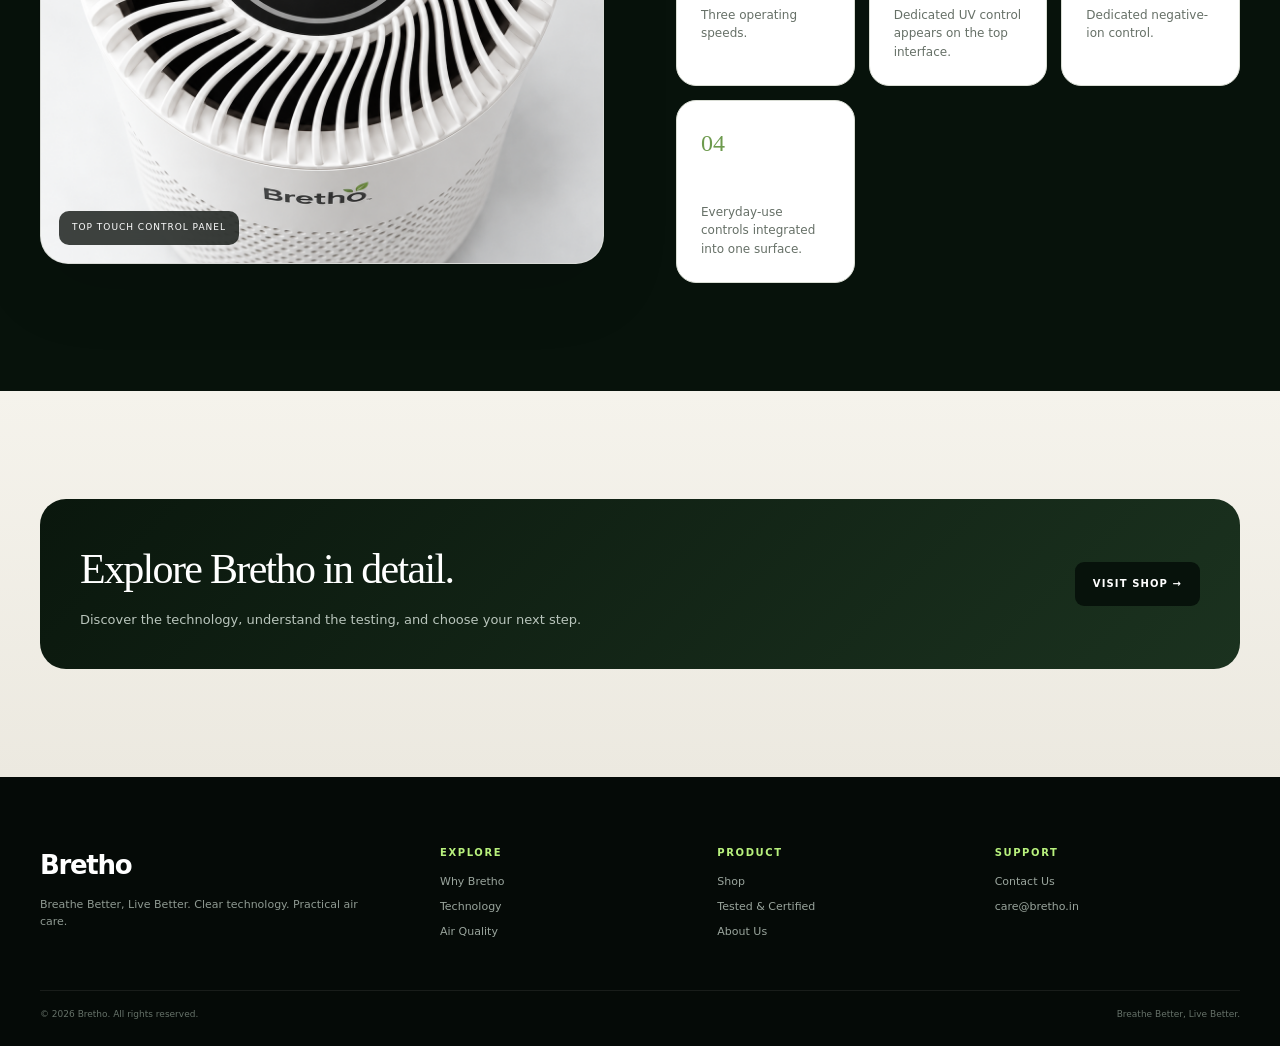
==== commit a4e785bc: "Update index.html" ====
--- a/index.html
+++ b/index.html
@@ -1,5 +1,5 @@
 <!doctype html><html lang="en"><head><meta charset="utf-8"><meta name="viewport" content="width=device-width,initial-scale=1"><meta name="theme-color" content="#07120b"><title>Home | Bretho</title><meta name="description" content="Bretho Air Purifier brings together layered filtration, UV-C technology and Negative-ion technology in a compact form designed for everyday indoor air care."><link rel="stylesheet" href="styles.css"></head><body><nav class="nav"><div class="container navin"><a class="brand" href="index.html">Bretho<span class="leaf"></span></a><div class="links"><a class="active" href="index.html">HOME</a><a class="" href="why-bretho.html">WHY BRETHO</a><a class="" href="technology.html">TECHNOLOGY</a><a class="" href="air-quality.html">AIR QUALITY</a><a class="" href="shop.html">SHOP</a><a class="" href="tested.html">TESTED & CERTIFIED</a><a class="" href="about.html">ABOUT US</a><a class="navbtn " href="contact.html">CONTACT US</a></div><button class="hamb" aria-label="Open menu" onclick="toggleNav()">MENU</button></div><div id="mobileNav" class="mobile-nav"><div class="container"><a href="index.html">HOME</a><a href="why-bretho.html">WHY BRETHO</a><a href="technology.html">TECHNOLOGY</a><a href="air-quality.html">AIR QUALITY</a><a href="shop.html">SHOP</a><a href="tested.html">TESTED & CERTIFIED</a><a href="about.html">ABOUT US</a><a href="contact.html">CONTACT US</a></div></div></nav><main><section class="hero"><div class="container hero-grid"><div class="hero-copy"><span class="eyebrow">BREATHE BETTER, LIVE BETTER</span><h1>Every Breath<br>Should Be <em>Pure.</em></h1><p>Bretho Air Purifier brings together layered filtration, UV-C technology and negative-ion technology in a compact form designed for everyday indoor air care.</p><div class="buttons"><a class="btn primary" href="technology.html">EXPLORE TECHNOLOGY <span>→</span></a><a class="btn outline" href="air-quality.html">AIR QUALITY IN INDIA</a></div></div><div class="hero-visual"><img src="assets/hero-product.jpg" alt="Bretho Air Purifier front view"><div class="hero-notes"><div class="hero-note"><div class="ico">◌</div><div><b>Touch display</b><span>Easy control</span></div></div><div class="hero-note"><div class="ico">✦</div><div><b>UV-C</b><span>Documented 254nm emitter</span></div></div><div class="hero-note"><div class="ico">✧</div><div><b>Air ionizer</b><span>Negative-ion function</span></div></div><div class="hero-note"><div class="ico">◫</div><div><b>HEPA 13</b><span>Filter layer on packaging</span></div></div><div class="hero-note"><div class="ico">≋</div><div><b>Low noise</b><span>Quiet operation</span></div></div></div></div></div><div class="container"><div class="trust"><div class="item"><div class="orb">01</div><div><b>3 STAGE</b><span>Filtration</span></div></div><div class="item"><div class="orb">W</div><div><b>10.5W</b><span>Rated power</span></div></div><div class="item"><div class="orb">UV</div><div><b>UV-C + IONIZER</b><span>Additional technology</span></div></div><div class="item"><div class="orb">.3</div><div><b>0.33W</b><span>Standby power</span></div></div><div class="item"><div class="orb">≈</div><div><b>LOW NOISE</b><span>Quiet operation</span></div></div></div></div></section>
-<section class="section"><div class="container split"><div><div class="kicker">DESIGNED FOR EVERYDAY AIR CARE</div><div class="title">A cleaner approach to <em>air care.</em></div><p class="sub">The Bretho experience keeps the important parts visible: the filtration path, the controls and the available testing records.</p><div class="feature-grid"><article class="feature-card"><div class="num">01</div><h3>Layered filtration</h3><p>Pre-filter, HEPA 13 and activated carbon are described on the product packaging.</p></article><article class="feature-card"><div class="num">02</div><h3>UV-C technology</h3><p>Safety documentation identifies a 254nm UV-C emitter.</p></article><article class="feature-card"><div class="num">03</div><h3>Negative-ion function</h3><p>A dedicated ionizer control is built into the top panel.</p></article><article class="feature-card"><div class="num">04</div><h3>Three fan speeds</h3><p>The inspection record checks low, medium and high operating settings.</p></article><article class="feature-card"><div class="num">05</div><h3>Low standby draw</h3><p>ERP testing recorded 0.33W standby-mode power for the selected variant.</p></article><article class="feature-card"><div class="num">06</div><h3>Clear documentation</h3><p>Safety, EMC, energy and material-related reports are available for review.</p></article></div></div><div class="media"><img src="assets/front.jpg" alt="Real Bretho Air Purifier product photograph"><div class="media-caption">Real product photograph</div></div></div></section>
-<section class="section soft"><div class="container"><div class="kicker">THE AIR PATH</div><div class="title">Advanced filtration.<br><em>Complete protection.</em></div><p class="sub">The three-stage filter is paired with UV-C and Air-ionizer functions in the finished unit.</p><div class="filter-wrap"><article class="filter-card"><div class="count">01</div><h3>Pre-filter</h3><p>Captures larger dust, hair and lint.</p></article><article class="filter-card"><div class="count">02</div><h3>True HEPA 13 filter</h3><p>Fine-particle filtration layer.</p></article><article class="filter-card"><div class="count">03</div><h3>Activated carbon</h3><p>Helps address odours and gases.</p></article><article class="filter-card"><div class="count">04</div><h3>UV-C</h3><p>UV-C technology with a documented 254nm emitter.</p></article><article class="filter-card"><div class="count">05</div><h3>Air ionizer</h3><p>Negative-ion technology with a dedicated control.</p></article></div><div style="margin-top:30px"><a class="btn dark" href="technology.html">SEE THE TECHNOLOGY →</a></div></div></section>
-<section class="section dark"><div class="container split"><div class="media"><img src="assets/top-control.jpg" alt="Bretho Air Purifier top touch controls"><div class="media-caption">Top touch control panel</div></div><div><div class="kicker">TOUCH CONTROL</div><div class="title">Control the essentials <em>with a touch.</em></div><p class="sub">The top panel gives direct access to fan speed, UV, ionizer, sleep and timer functions.</p><div class="cards feature-grid"><article class="feature-card"><div class="num">01</div><h3>Fan speed</h3><p>Three operating speeds.</p></article><article class="feature-card"><div class="num">02</div><h3>UV function</h3><p>Dedicated UV control appears on the top interface.</p></article><article class="feature-card"><div class="num">03</div><h3>Ionizer</h3><p>Dedicated negative-ion control.</p></article><article class="feature-card"><div class="num">04</div><h3>Sleep + timer</h3><p>Everyday-use controls integrated into one surface.</p></article></div></div></div></section>
+<section class="section"><div class="container split"><div><div class="kicker">DESIGNED FOR EVERYDAY AIR CARE</div><div class="title">A cleaner approach to <em>air care.</em></div><p class="sub">The Bretho experience keeps the important parts visible: the filtration path, the controls and the available testing records.</p><div class="feature-grid"><article class="feature-card"><div class="num">01</div><h3>Layered filtration</h3><p>Pre-filter, HEPA 13 and Activated carbon.</p></article><article class="feature-card"><div class="num">02</div><h3>UV-C technology</h3><p>Safety documentation identifies a 254nm UV-C emitter.</p></article><article class="feature-card"><div class="num">03</div><h3>Negative-ion function</h3><p>A dedicated ionizer control is built into the top panel.</p></article><article class="feature-card"><div class="num">04</div><h3>Three fan speeds</h3><p>Low, medium and high operating settings.</p></article><article class="feature-card"><div class="num">05</div><h3>Low standby draw</h3><p>ERP testing recorded 0.33W standby-mode power for the selected variant.</p></article><article class="feature-card"><div class="num">06</div><h3>Clear documentation</h3><p>Safety, EMC, energy and material-related reports are available for review.</p></article></div></div><div class="media"><img src="assets/front.jpg" alt="Real Bretho Air Purifier product photograph"><div class="media-caption">Real product photograph</div></div></div></section>
+<section class="section soft"><div class="container"><div class="kicker">THE AIR PATH</div><div class="title">Advanced filtration.<br><em>Complete protection.</em></div><p class="sub">The three-stage filter is paired with UV-C and Air-ionizer functions.</p><div class="filter-wrap"><article class="filter-card"><div class="count">01</div><h3>Pre-filter</h3><p>Captures larger dust, hair and lint.</p></article><article class="filter-card"><div class="count">02</div><h3> HEPA 13 filter</h3><p>Fine-particle filtration layer.</p></article><article class="filter-card"><div class="count">03</div><h3>Activated carbon</h3><p>Helps address odours and gases.</p></article><article class="filter-card"><div class="count">04</div><h3>UV-C</h3><p>UV-C technology with a documented 254nm emitter.</p></article><article class="filter-card"><div class="count">05</div><h3>Air ionizer</h3><p>Negative-ion technology with a dedicated control.</p></article></div><div style="margin-top:30px"><a class="btn dark" href="technology.html">SEE THE TECHNOLOGY →</a></div></div></section>
+<section class="section dark"><div class="container split"><div class="media"><img src="assets/top-control.jpg" alt="Bretho Air Purifier top touch controls"><div class="media-caption">Top touch control panel</div></div><div><div class="kicker">TOUCH CONTROL</div><div class="title">Control the essentials <em>with a touch.</em></div><p class="sub">The top panel gives direct access to fan speed, UV, Ionizer, sleep and timer functions.</p><div class="cards feature-grid"><article class="feature-card"><div class="num">01</div><h3>Fan speed</h3><p>Three operating speeds.</p></article><article class="feature-card"><div class="num">02</div><h3>UV function</h3><p>Dedicated UV control appears on the top interface.</p></article><article class="feature-card"><div class="num">03</div><h3>Ionizer</h3><p>Dedicated negative-ion control.</p></article><article class="feature-card"><div class="num">04</div><h3>Sleep + timer</h3><p>Everyday-use controls integrated into one surface.</p></article></div></div></div></section>
 <section class="section tinted"><div class="container"><div class="callout"><div><h3>Explore Bretho in detail.</h3><p>Discover the technology, understand the testing, and choose your next step.</p></div><a class="btn dark" href="shop.html">VISIT SHOP →</a></div></div></section></main><footer class="footer"><div class="container footer-grid"><div><div class="fbrand">Bretho<span class="leaf"></span></div><p>Breathe Better, Live Better. Clear technology. Practical air care.</p></div><div><h4>Explore</h4><a href="why-bretho.html">Why Bretho</a><a href="technology.html">Technology</a><a href="air-quality.html">Air Quality</a></div><div><h4>Product</h4><a href="shop.html">Shop</a><a href="tested.html">Tested & Certified</a><a href="about.html">About Us</a></div><div><h4>Support</h4><a href="contact.html">Contact Us</a><a href="mailto:care@bretho.in">care@bretho.in</a></div></div><div class="container copy"><span>© 2026 Bretho. All rights reserved.</span><span>Breathe Better, Live Better.</span></div></footer><a class="float" href="https://wa.me/919675996767" aria-label="WhatsApp">WA</a><script src="site.js"></script></body></html>
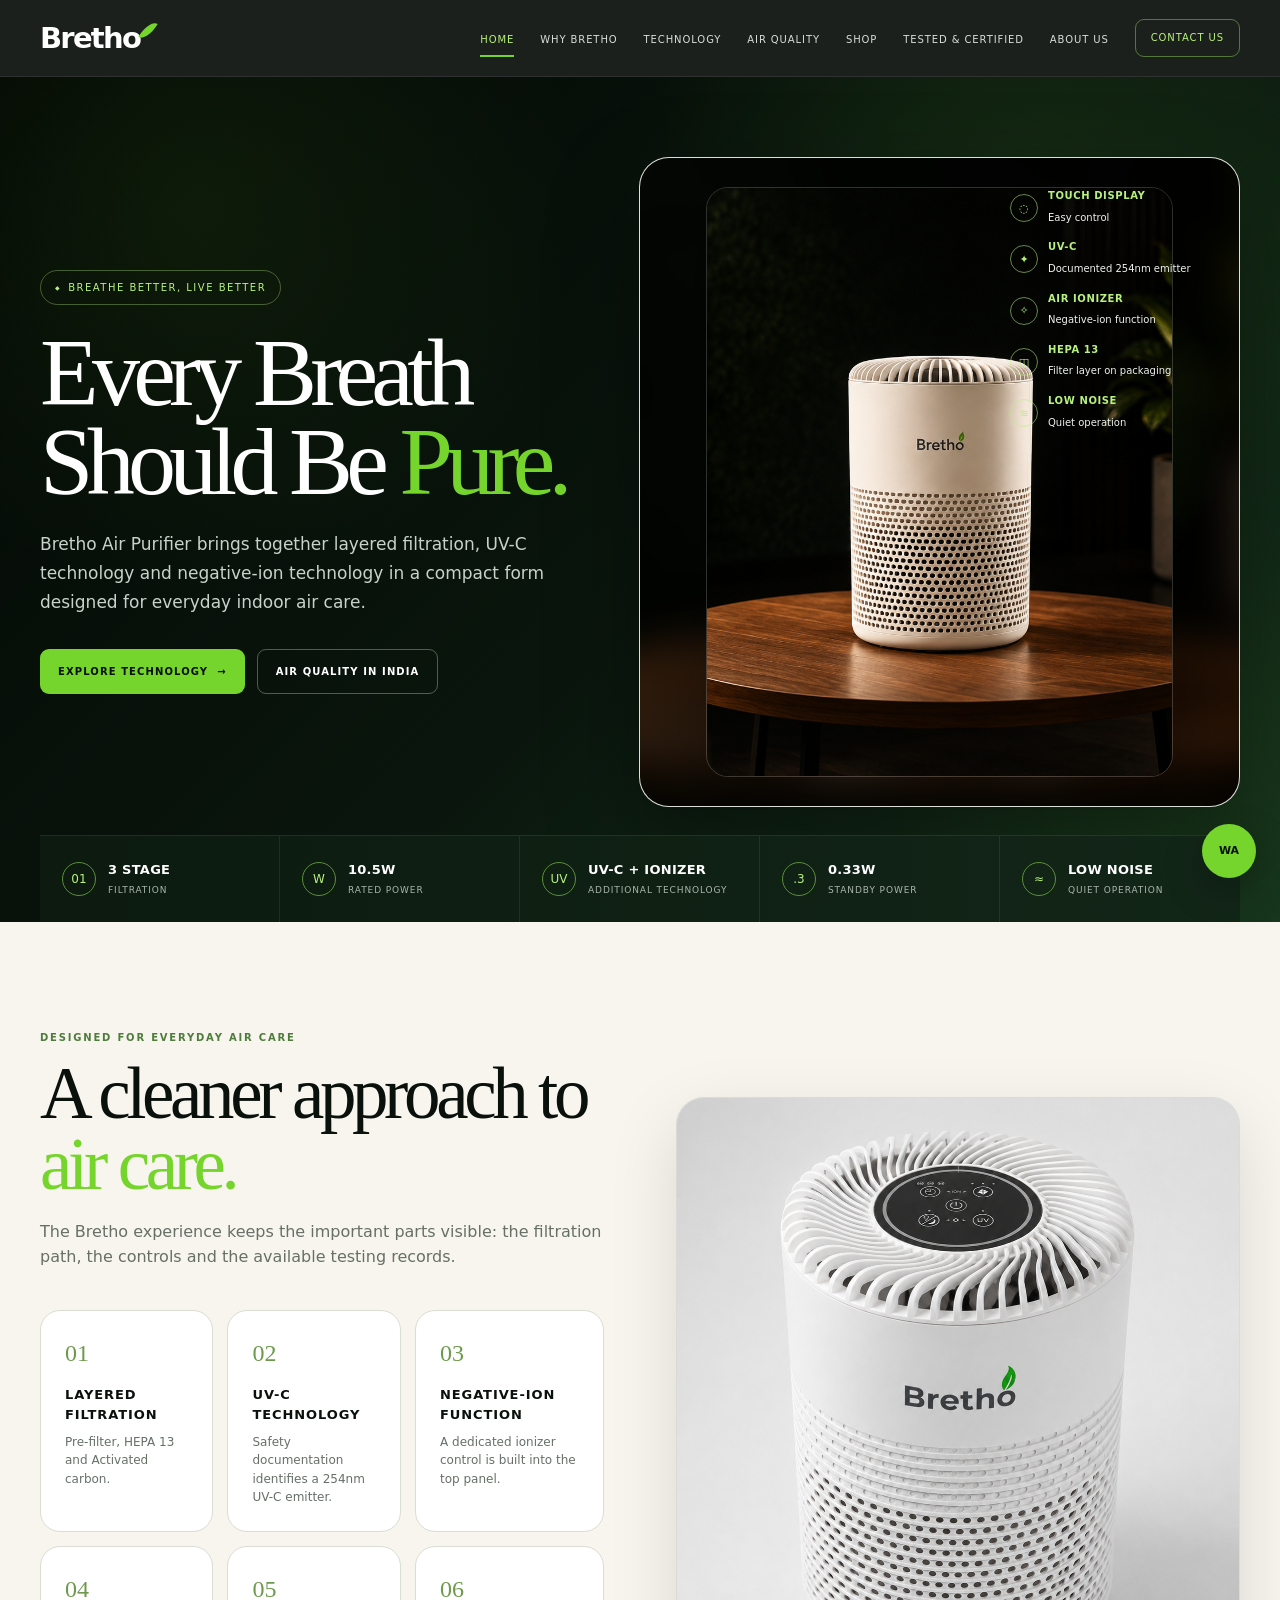
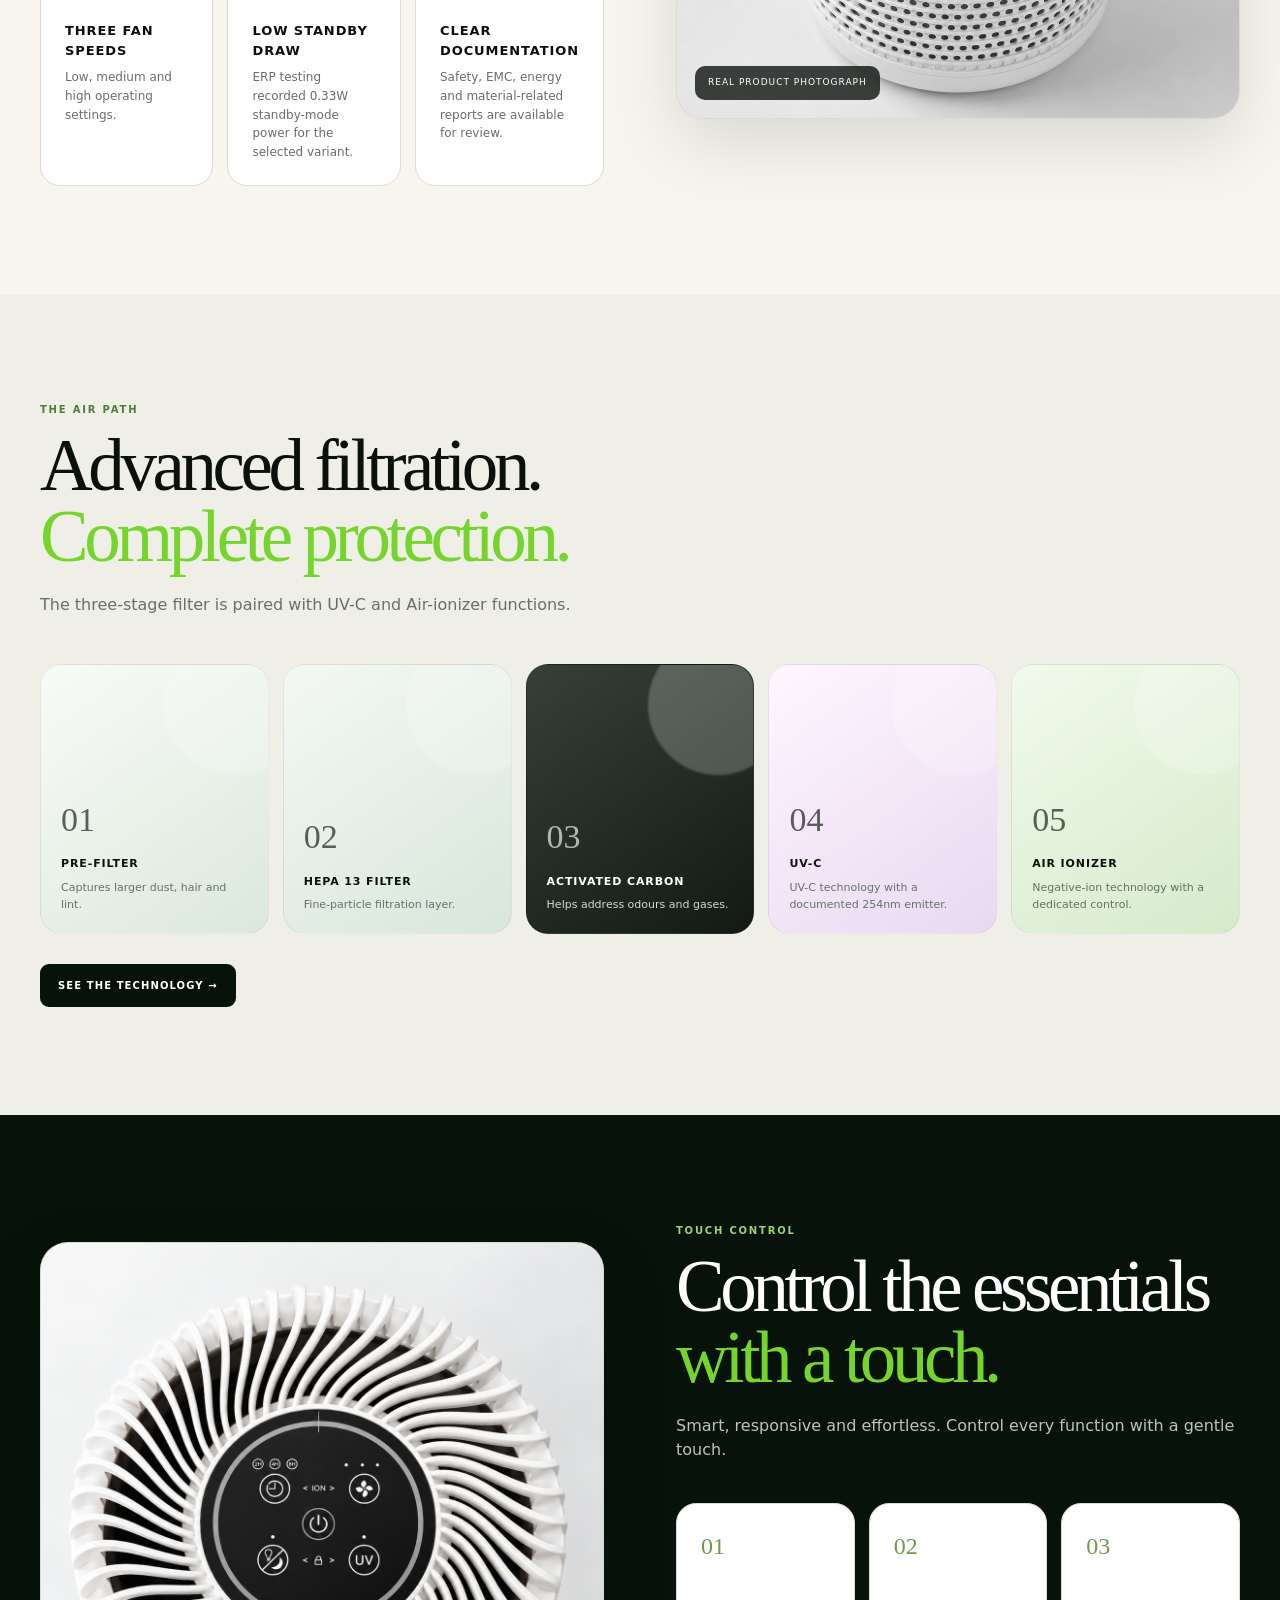
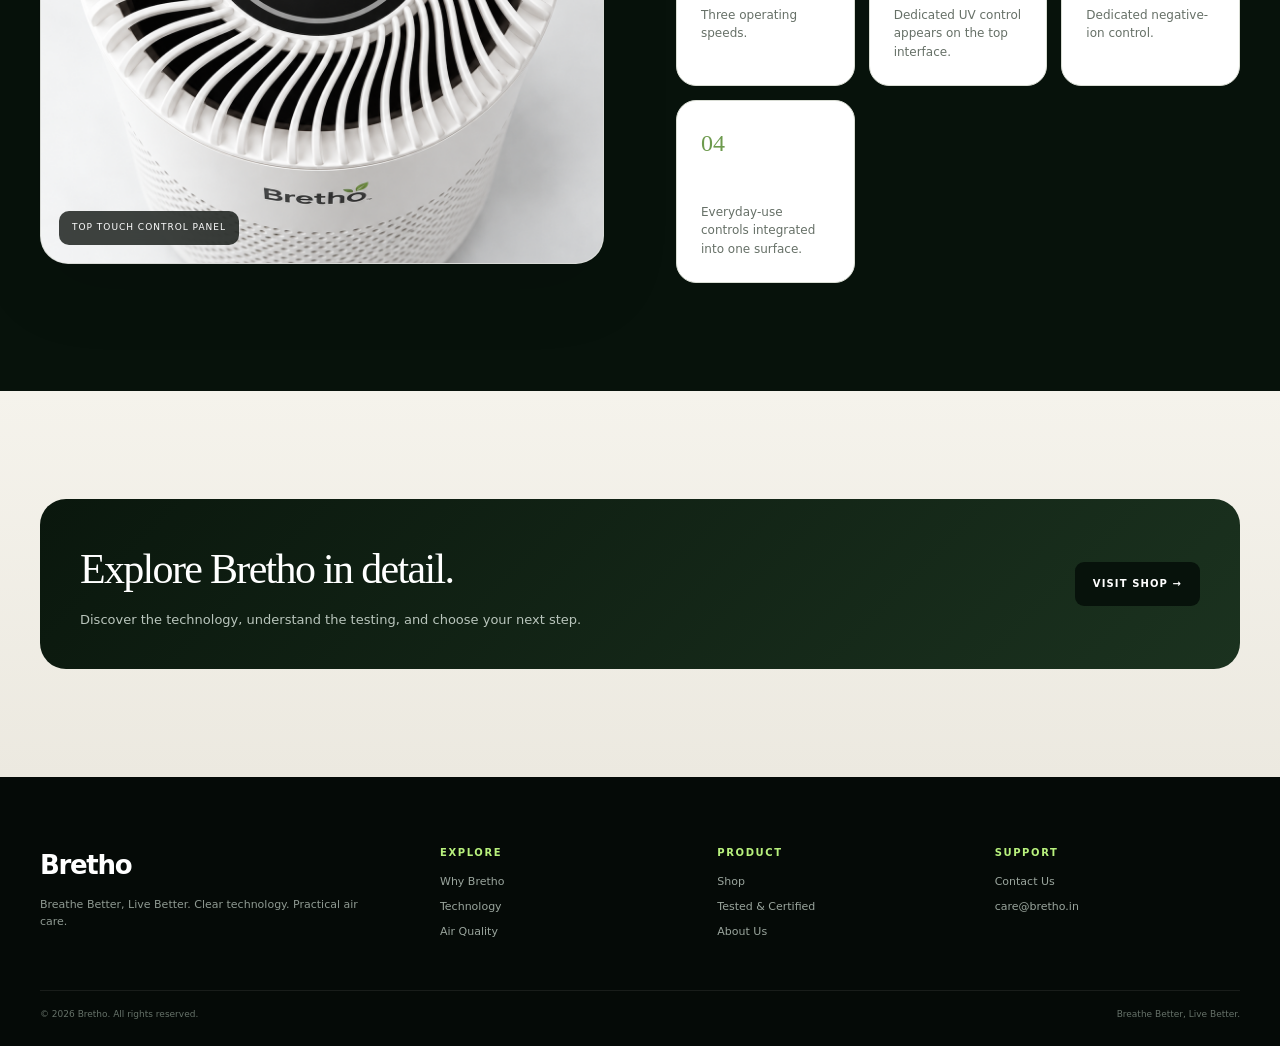
==== commit 854bba17: "Update index.html" ====
--- a/index.html
+++ b/index.html
@@ -1,5 +1,5 @@
 <!doctype html><html lang="en"><head><meta charset="utf-8"><meta name="viewport" content="width=device-width,initial-scale=1"><meta name="theme-color" content="#07120b"><title>Home | Bretho</title><meta name="description" content="Bretho Air Purifier brings together layered filtration, UV-C technology and Negative-ion technology in a compact form designed for everyday indoor air care."><link rel="stylesheet" href="styles.css"></head><body><nav class="nav"><div class="container navin"><a class="brand" href="index.html">Bretho<span class="leaf"></span></a><div class="links"><a class="active" href="index.html">HOME</a><a class="" href="why-bretho.html">WHY BRETHO</a><a class="" href="technology.html">TECHNOLOGY</a><a class="" href="air-quality.html">AIR QUALITY</a><a class="" href="shop.html">SHOP</a><a class="" href="tested.html">TESTED & CERTIFIED</a><a class="" href="about.html">ABOUT US</a><a class="navbtn " href="contact.html">CONTACT US</a></div><button class="hamb" aria-label="Open menu" onclick="toggleNav()">MENU</button></div><div id="mobileNav" class="mobile-nav"><div class="container"><a href="index.html">HOME</a><a href="why-bretho.html">WHY BRETHO</a><a href="technology.html">TECHNOLOGY</a><a href="air-quality.html">AIR QUALITY</a><a href="shop.html">SHOP</a><a href="tested.html">TESTED & CERTIFIED</a><a href="about.html">ABOUT US</a><a href="contact.html">CONTACT US</a></div></div></nav><main><section class="hero"><div class="container hero-grid"><div class="hero-copy"><span class="eyebrow">BREATHE BETTER, LIVE BETTER</span><h1>Every Breath<br>Should Be <em>Pure.</em></h1><p>Bretho Air Purifier brings together layered filtration, UV-C technology and negative-ion technology in a compact form designed for everyday indoor air care.</p><div class="buttons"><a class="btn primary" href="technology.html">EXPLORE TECHNOLOGY <span>→</span></a><a class="btn outline" href="air-quality.html">AIR QUALITY IN INDIA</a></div></div><div class="hero-visual"><img src="assets/hero-product.jpg" alt="Bretho Air Purifier front view"><div class="hero-notes"><div class="hero-note"><div class="ico">◌</div><div><b>Touch display</b><span>Easy control</span></div></div><div class="hero-note"><div class="ico">✦</div><div><b>UV-C</b><span>Documented 254nm emitter</span></div></div><div class="hero-note"><div class="ico">✧</div><div><b>Air ionizer</b><span>Negative-ion function</span></div></div><div class="hero-note"><div class="ico">◫</div><div><b>HEPA 13</b><span>Filter layer on packaging</span></div></div><div class="hero-note"><div class="ico">≋</div><div><b>Low noise</b><span>Quiet operation</span></div></div></div></div></div><div class="container"><div class="trust"><div class="item"><div class="orb">01</div><div><b>3 STAGE</b><span>Filtration</span></div></div><div class="item"><div class="orb">W</div><div><b>10.5W</b><span>Rated power</span></div></div><div class="item"><div class="orb">UV</div><div><b>UV-C + IONIZER</b><span>Additional technology</span></div></div><div class="item"><div class="orb">.3</div><div><b>0.33W</b><span>Standby power</span></div></div><div class="item"><div class="orb">≈</div><div><b>LOW NOISE</b><span>Quiet operation</span></div></div></div></div></section>
 <section class="section"><div class="container split"><div><div class="kicker">DESIGNED FOR EVERYDAY AIR CARE</div><div class="title">A cleaner approach to <em>air care.</em></div><p class="sub">The Bretho experience keeps the important parts visible: the filtration path, the controls and the available testing records.</p><div class="feature-grid"><article class="feature-card"><div class="num">01</div><h3>Layered filtration</h3><p>Pre-filter, HEPA 13 and Activated carbon.</p></article><article class="feature-card"><div class="num">02</div><h3>UV-C technology</h3><p>Safety documentation identifies a 254nm UV-C emitter.</p></article><article class="feature-card"><div class="num">03</div><h3>Negative-ion function</h3><p>A dedicated ionizer control is built into the top panel.</p></article><article class="feature-card"><div class="num">04</div><h3>Three fan speeds</h3><p>Low, medium and high operating settings.</p></article><article class="feature-card"><div class="num">05</div><h3>Low standby draw</h3><p>ERP testing recorded 0.33W standby-mode power for the selected variant.</p></article><article class="feature-card"><div class="num">06</div><h3>Clear documentation</h3><p>Safety, EMC, energy and material-related reports are available for review.</p></article></div></div><div class="media"><img src="assets/front.jpg" alt="Real Bretho Air Purifier product photograph"><div class="media-caption">Real product photograph</div></div></div></section>
 <section class="section soft"><div class="container"><div class="kicker">THE AIR PATH</div><div class="title">Advanced filtration.<br><em>Complete protection.</em></div><p class="sub">The three-stage filter is paired with UV-C and Air-ionizer functions.</p><div class="filter-wrap"><article class="filter-card"><div class="count">01</div><h3>Pre-filter</h3><p>Captures larger dust, hair and lint.</p></article><article class="filter-card"><div class="count">02</div><h3> HEPA 13 filter</h3><p>Fine-particle filtration layer.</p></article><article class="filter-card"><div class="count">03</div><h3>Activated carbon</h3><p>Helps address odours and gases.</p></article><article class="filter-card"><div class="count">04</div><h3>UV-C</h3><p>UV-C technology with a documented 254nm emitter.</p></article><article class="filter-card"><div class="count">05</div><h3>Air ionizer</h3><p>Negative-ion technology with a dedicated control.</p></article></div><div style="margin-top:30px"><a class="btn dark" href="technology.html">SEE THE TECHNOLOGY →</a></div></div></section>
-<section class="section dark"><div class="container split"><div class="media"><img src="assets/top-control.jpg" alt="Bretho Air Purifier top touch controls"><div class="media-caption">Top touch control panel</div></div><div><div class="kicker">TOUCH CONTROL</div><div class="title">Control the essentials <em>with a touch.</em></div><p class="sub">The top panel gives direct access to fan speed, UV, Ionizer, sleep and timer functions.</p><div class="cards feature-grid"><article class="feature-card"><div class="num">01</div><h3>Fan speed</h3><p>Three operating speeds.</p></article><article class="feature-card"><div class="num">02</div><h3>UV function</h3><p>Dedicated UV control appears on the top interface.</p></article><article class="feature-card"><div class="num">03</div><h3>Ionizer</h3><p>Dedicated negative-ion control.</p></article><article class="feature-card"><div class="num">04</div><h3>Sleep + timer</h3><p>Everyday-use controls integrated into one surface.</p></article></div></div></div></section>
+<section class="section dark"><div class="container split"><div class="media"><img src="assets/top-control.jpg" alt="Bretho Air Purifier top touch controls"><div class="media-caption">Top touch control panel</div></div><div><div class="kicker">TOUCH CONTROL</div><div class="title">Control the essentials <em>with a touch.</em></div><p class="sub">Smart, responsive and effortless. Control every function with a gentle touch.</p><div class="cards feature-grid"><article class="feature-card"><div class="num">01</div><h3>Fan speed</h3><p>Three operating speeds.</p></article><article class="feature-card"><div class="num">02</div><h3>UV function</h3><p>Dedicated UV control appears on the top interface.</p></article><article class="feature-card"><div class="num">03</div><h3>Ionizer</h3><p>Dedicated negative-ion control.</p></article><article class="feature-card"><div class="num">04</div><h3>Sleep + timer</h3><p>Everyday-use controls integrated into one surface.</p></article></div></div></div></section>
 <section class="section tinted"><div class="container"><div class="callout"><div><h3>Explore Bretho in detail.</h3><p>Discover the technology, understand the testing, and choose your next step.</p></div><a class="btn dark" href="shop.html">VISIT SHOP →</a></div></div></section></main><footer class="footer"><div class="container footer-grid"><div><div class="fbrand">Bretho<span class="leaf"></span></div><p>Breathe Better, Live Better. Clear technology. Practical air care.</p></div><div><h4>Explore</h4><a href="why-bretho.html">Why Bretho</a><a href="technology.html">Technology</a><a href="air-quality.html">Air Quality</a></div><div><h4>Product</h4><a href="shop.html">Shop</a><a href="tested.html">Tested & Certified</a><a href="about.html">About Us</a></div><div><h4>Support</h4><a href="contact.html">Contact Us</a><a href="mailto:care@bretho.in">care@bretho.in</a></div></div><div class="container copy"><span>© 2026 Bretho. All rights reserved.</span><span>Breathe Better, Live Better.</span></div></footer><a class="float" href="https://wa.me/919675996767" aria-label="WhatsApp">WA</a><script src="site.js"></script></body></html>
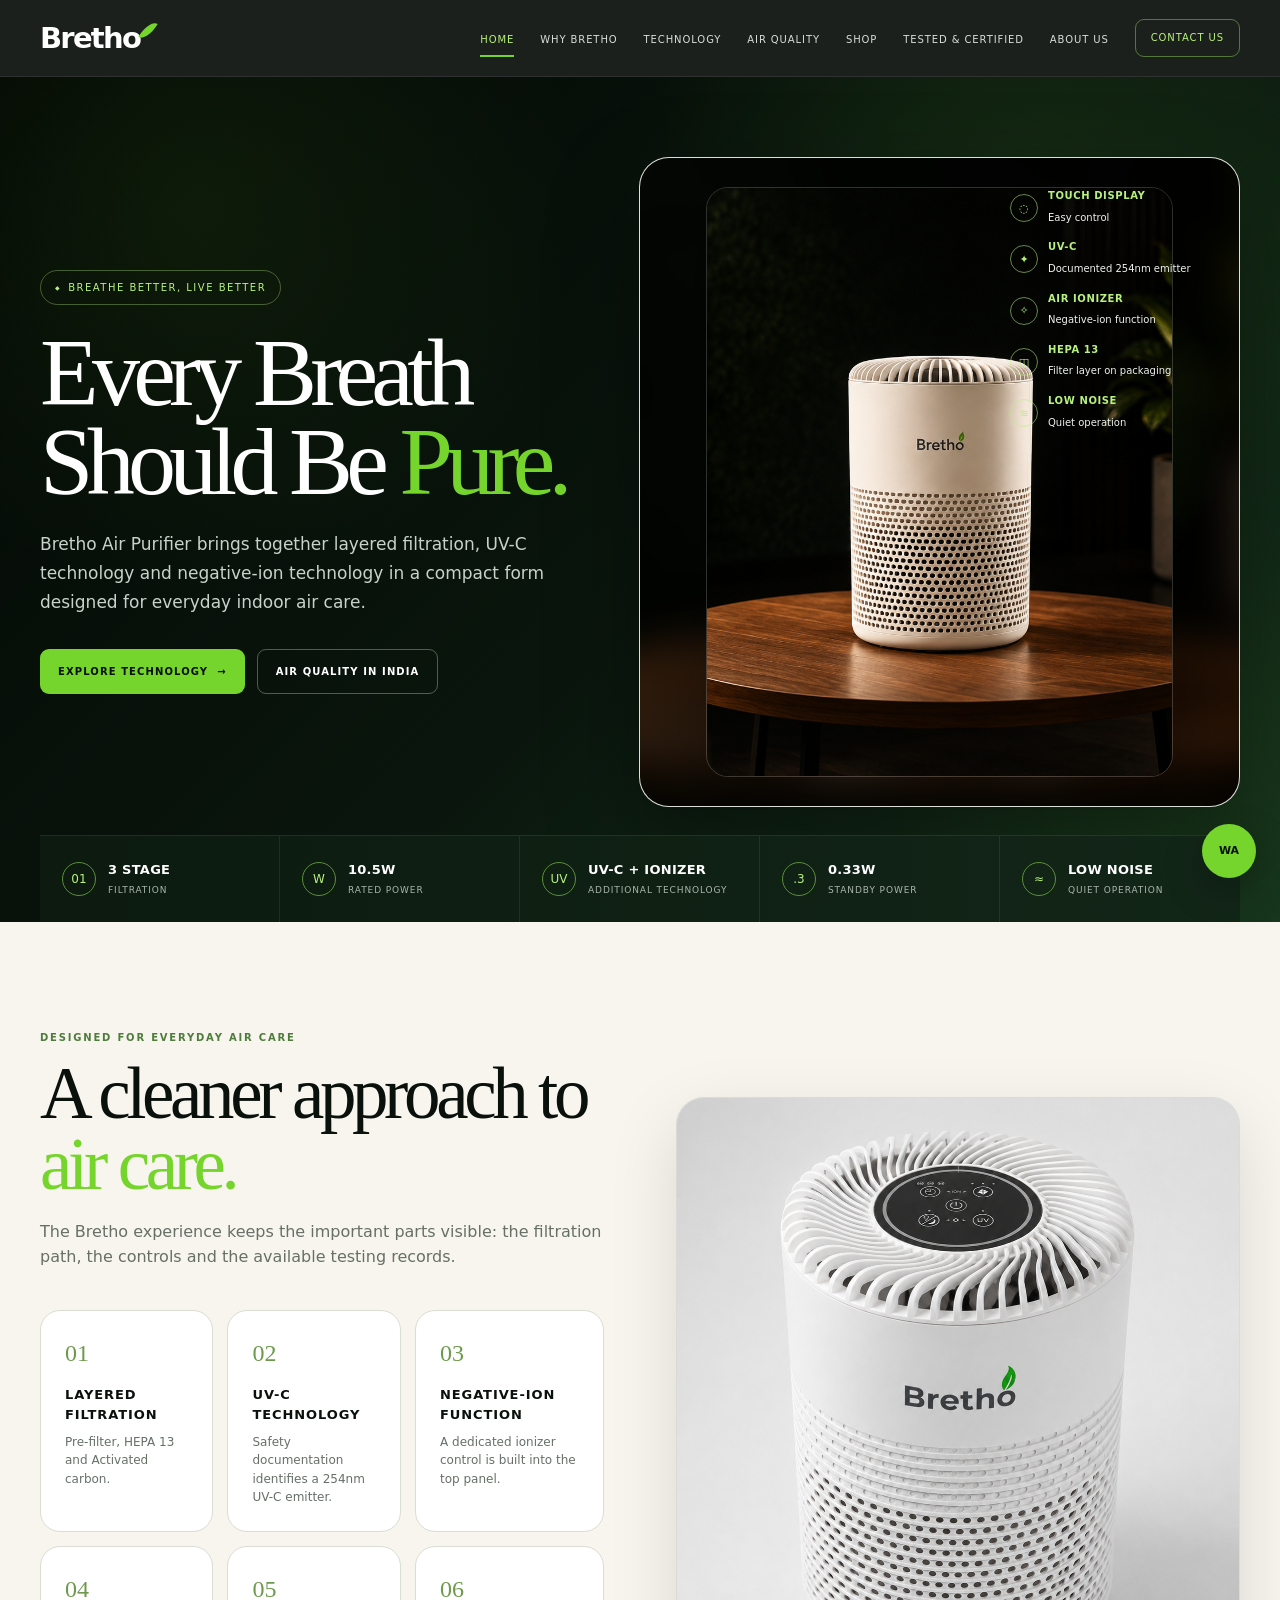
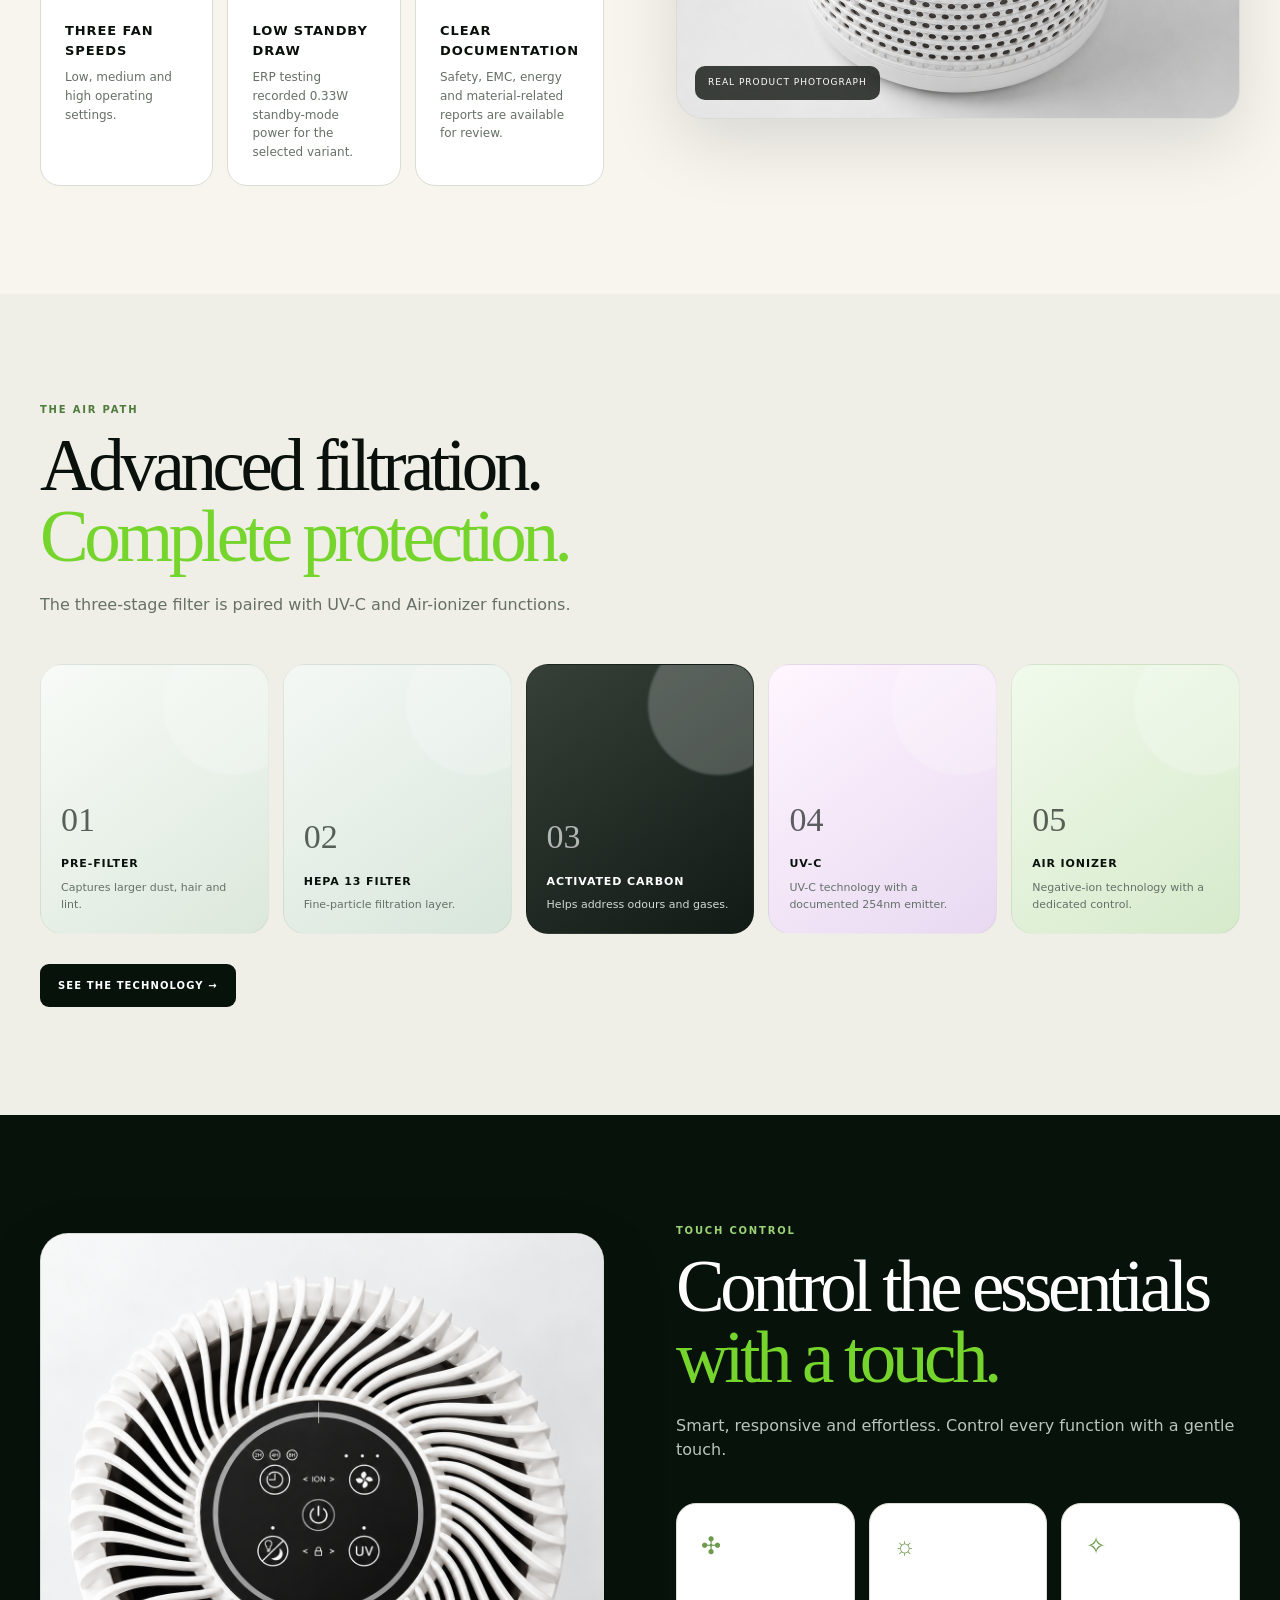
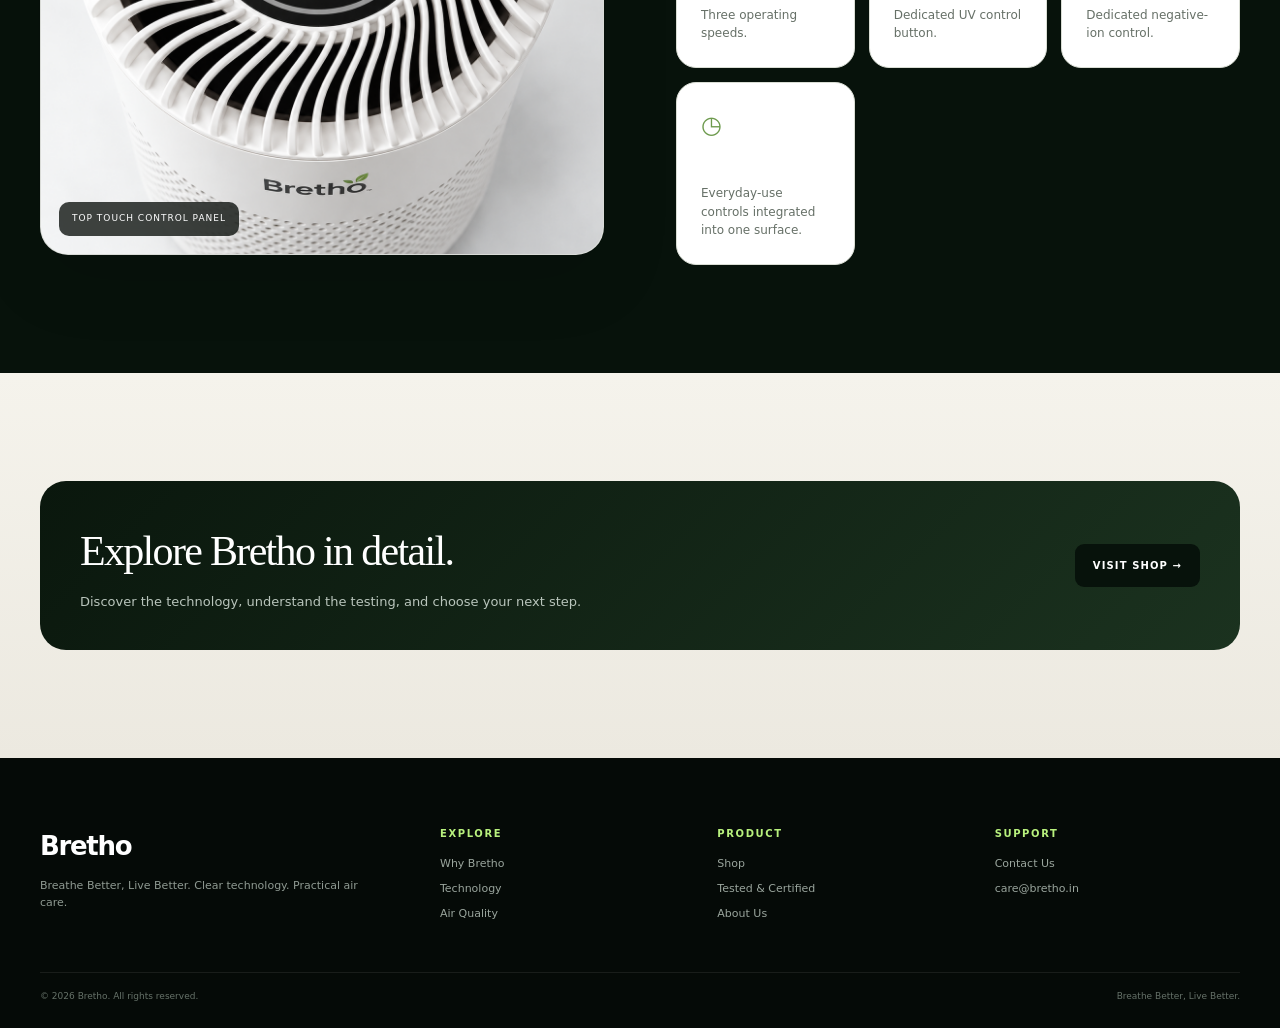
==== commit e976ce98: "Update index.html" ====
--- a/index.html
+++ b/index.html
@@ -1,5 +1,5 @@
 <!doctype html><html lang="en"><head><meta charset="utf-8"><meta name="viewport" content="width=device-width,initial-scale=1"><meta name="theme-color" content="#07120b"><title>Home | Bretho</title><meta name="description" content="Bretho Air Purifier brings together layered filtration, UV-C technology and Negative-ion technology in a compact form designed for everyday indoor air care."><link rel="stylesheet" href="styles.css"></head><body><nav class="nav"><div class="container navin"><a class="brand" href="index.html">Bretho<span class="leaf"></span></a><div class="links"><a class="active" href="index.html">HOME</a><a class="" href="why-bretho.html">WHY BRETHO</a><a class="" href="technology.html">TECHNOLOGY</a><a class="" href="air-quality.html">AIR QUALITY</a><a class="" href="shop.html">SHOP</a><a class="" href="tested.html">TESTED & CERTIFIED</a><a class="" href="about.html">ABOUT US</a><a class="navbtn " href="contact.html">CONTACT US</a></div><button class="hamb" aria-label="Open menu" onclick="toggleNav()">MENU</button></div><div id="mobileNav" class="mobile-nav"><div class="container"><a href="index.html">HOME</a><a href="why-bretho.html">WHY BRETHO</a><a href="technology.html">TECHNOLOGY</a><a href="air-quality.html">AIR QUALITY</a><a href="shop.html">SHOP</a><a href="tested.html">TESTED & CERTIFIED</a><a href="about.html">ABOUT US</a><a href="contact.html">CONTACT US</a></div></div></nav><main><section class="hero"><div class="container hero-grid"><div class="hero-copy"><span class="eyebrow">BREATHE BETTER, LIVE BETTER</span><h1>Every Breath<br>Should Be <em>Pure.</em></h1><p>Bretho Air Purifier brings together layered filtration, UV-C technology and negative-ion technology in a compact form designed for everyday indoor air care.</p><div class="buttons"><a class="btn primary" href="technology.html">EXPLORE TECHNOLOGY <span>→</span></a><a class="btn outline" href="air-quality.html">AIR QUALITY IN INDIA</a></div></div><div class="hero-visual"><img src="assets/hero-product.jpg" alt="Bretho Air Purifier front view"><div class="hero-notes"><div class="hero-note"><div class="ico">◌</div><div><b>Touch display</b><span>Easy control</span></div></div><div class="hero-note"><div class="ico">✦</div><div><b>UV-C</b><span>Documented 254nm emitter</span></div></div><div class="hero-note"><div class="ico">✧</div><div><b>Air ionizer</b><span>Negative-ion function</span></div></div><div class="hero-note"><div class="ico">◫</div><div><b>HEPA 13</b><span>Filter layer on packaging</span></div></div><div class="hero-note"><div class="ico">≋</div><div><b>Low noise</b><span>Quiet operation</span></div></div></div></div></div><div class="container"><div class="trust"><div class="item"><div class="orb">01</div><div><b>3 STAGE</b><span>Filtration</span></div></div><div class="item"><div class="orb">W</div><div><b>10.5W</b><span>Rated power</span></div></div><div class="item"><div class="orb">UV</div><div><b>UV-C + IONIZER</b><span>Additional technology</span></div></div><div class="item"><div class="orb">.3</div><div><b>0.33W</b><span>Standby power</span></div></div><div class="item"><div class="orb">≈</div><div><b>LOW NOISE</b><span>Quiet operation</span></div></div></div></div></section>
 <section class="section"><div class="container split"><div><div class="kicker">DESIGNED FOR EVERYDAY AIR CARE</div><div class="title">A cleaner approach to <em>air care.</em></div><p class="sub">The Bretho experience keeps the important parts visible: the filtration path, the controls and the available testing records.</p><div class="feature-grid"><article class="feature-card"><div class="num">01</div><h3>Layered filtration</h3><p>Pre-filter, HEPA 13 and Activated carbon.</p></article><article class="feature-card"><div class="num">02</div><h3>UV-C technology</h3><p>Safety documentation identifies a 254nm UV-C emitter.</p></article><article class="feature-card"><div class="num">03</div><h3>Negative-ion function</h3><p>A dedicated ionizer control is built into the top panel.</p></article><article class="feature-card"><div class="num">04</div><h3>Three fan speeds</h3><p>Low, medium and high operating settings.</p></article><article class="feature-card"><div class="num">05</div><h3>Low standby draw</h3><p>ERP testing recorded 0.33W standby-mode power for the selected variant.</p></article><article class="feature-card"><div class="num">06</div><h3>Clear documentation</h3><p>Safety, EMC, energy and material-related reports are available for review.</p></article></div></div><div class="media"><img src="assets/front.jpg" alt="Real Bretho Air Purifier product photograph"><div class="media-caption">Real product photograph</div></div></div></section>
 <section class="section soft"><div class="container"><div class="kicker">THE AIR PATH</div><div class="title">Advanced filtration.<br><em>Complete protection.</em></div><p class="sub">The three-stage filter is paired with UV-C and Air-ionizer functions.</p><div class="filter-wrap"><article class="filter-card"><div class="count">01</div><h3>Pre-filter</h3><p>Captures larger dust, hair and lint.</p></article><article class="filter-card"><div class="count">02</div><h3> HEPA 13 filter</h3><p>Fine-particle filtration layer.</p></article><article class="filter-card"><div class="count">03</div><h3>Activated carbon</h3><p>Helps address odours and gases.</p></article><article class="filter-card"><div class="count">04</div><h3>UV-C</h3><p>UV-C technology with a documented 254nm emitter.</p></article><article class="filter-card"><div class="count">05</div><h3>Air ionizer</h3><p>Negative-ion technology with a dedicated control.</p></article></div><div style="margin-top:30px"><a class="btn dark" href="technology.html">SEE THE TECHNOLOGY →</a></div></div></section>
-<section class="section dark"><div class="container split"><div class="media"><img src="assets/top-control.jpg" alt="Bretho Air Purifier top touch controls"><div class="media-caption">Top touch control panel</div></div><div><div class="kicker">TOUCH CONTROL</div><div class="title">Control the essentials <em>with a touch.</em></div><p class="sub">Smart, responsive and effortless. Control every function with a gentle touch.</p><div class="cards feature-grid"><article class="feature-card"><div class="num">01</div><h3>Fan speed</h3><p>Three operating speeds.</p></article><article class="feature-card"><div class="num">02</div><h3>UV function</h3><p>Dedicated UV control appears on the top interface.</p></article><article class="feature-card"><div class="num">03</div><h3>Ionizer</h3><p>Dedicated negative-ion control.</p></article><article class="feature-card"><div class="num">04</div><h3>Sleep + timer</h3><p>Everyday-use controls integrated into one surface.</p></article></div></div></div></section>
+<section class="section dark"><div class="container split"><div class="media"><img src="assets/top-control.jpg" alt="Bretho Air Purifier top touch controls"><div class="media-caption">Top touch control panel</div></div><div><div class="kicker">TOUCH CONTROL</div><div class="title">Control the essentials <em>with a touch.</em></div><p class="sub">Smart, responsive and effortless. Control every function with a gentle touch.</p><div class="cards feature-grid"><article class="feature-card"><div class="num">✣</div><h3>Fan speed</h3><p>Three operating speeds.</p></article><article class="feature-card"><div class="num">☼</div><h3>UV function</h3><p>Dedicated UV control button.</p></article><article class="feature-card"><div class="num">✧</div><h3>Ionizer</h3><p>Dedicated negative-ion control.</p></article><article class="feature-card"><div class="num">◷</div><h3>Sleep + timer</h3><p>Everyday-use controls integrated into one surface.</p></article></div></div></div></section>
 <section class="section tinted"><div class="container"><div class="callout"><div><h3>Explore Bretho in detail.</h3><p>Discover the technology, understand the testing, and choose your next step.</p></div><a class="btn dark" href="shop.html">VISIT SHOP →</a></div></div></section></main><footer class="footer"><div class="container footer-grid"><div><div class="fbrand">Bretho<span class="leaf"></span></div><p>Breathe Better, Live Better. Clear technology. Practical air care.</p></div><div><h4>Explore</h4><a href="why-bretho.html">Why Bretho</a><a href="technology.html">Technology</a><a href="air-quality.html">Air Quality</a></div><div><h4>Product</h4><a href="shop.html">Shop</a><a href="tested.html">Tested & Certified</a><a href="about.html">About Us</a></div><div><h4>Support</h4><a href="contact.html">Contact Us</a><a href="mailto:care@bretho.in">care@bretho.in</a></div></div><div class="container copy"><span>© 2026 Bretho. All rights reserved.</span><span>Breathe Better, Live Better.</span></div></footer><a class="float" href="https://wa.me/919675996767" aria-label="WhatsApp">WA</a><script src="site.js"></script></body></html>
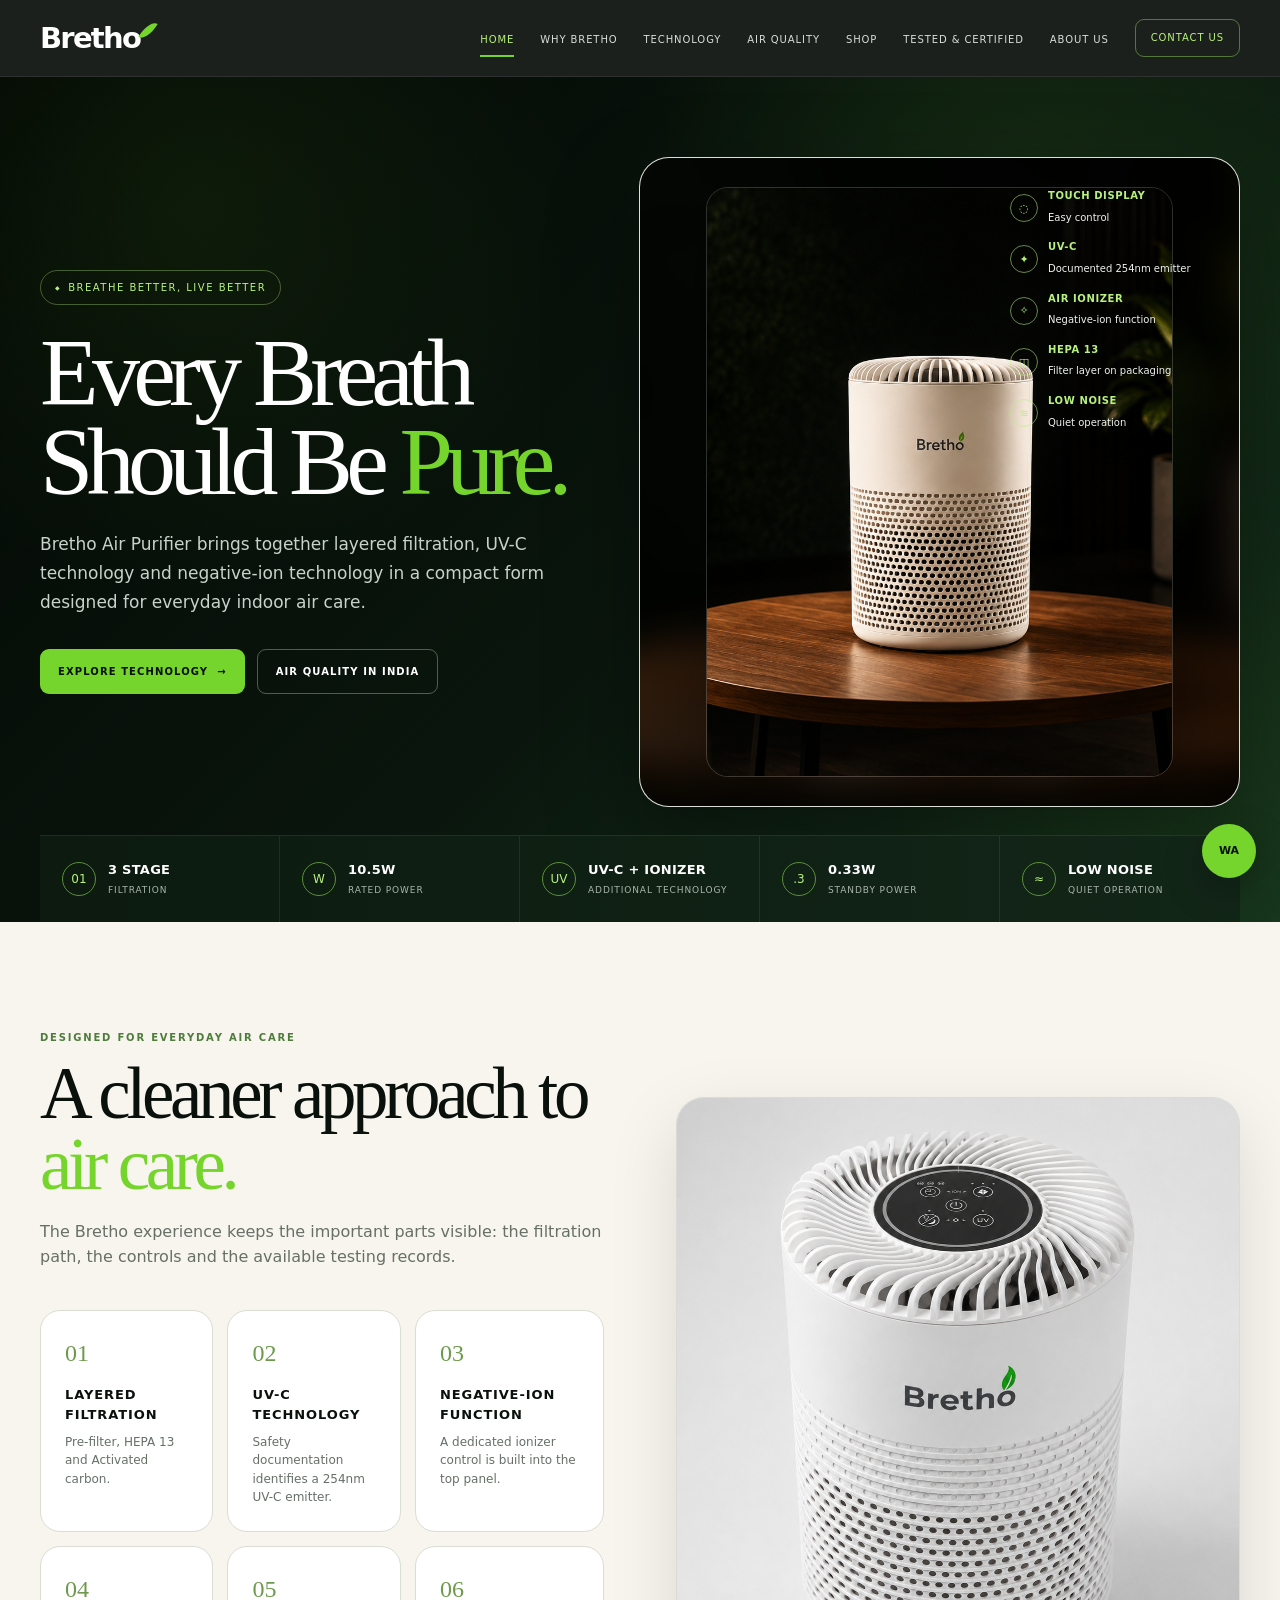
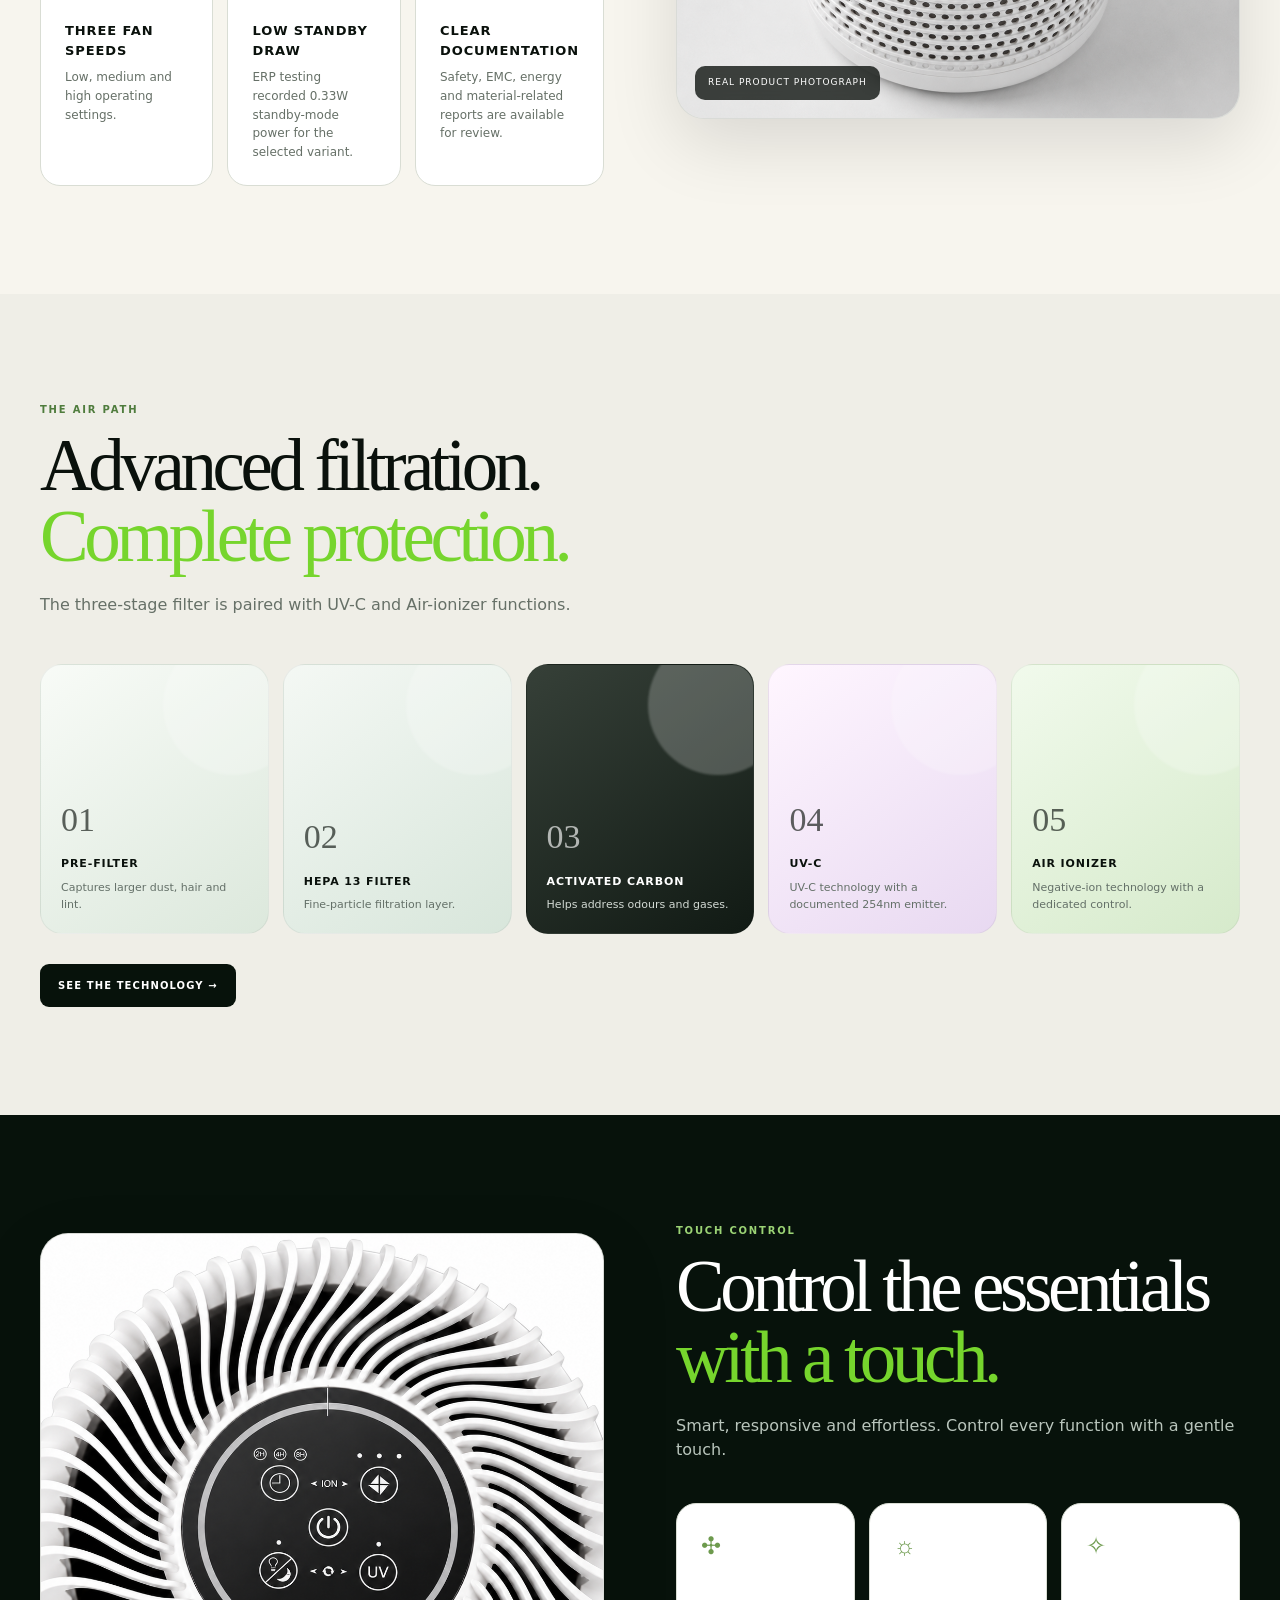
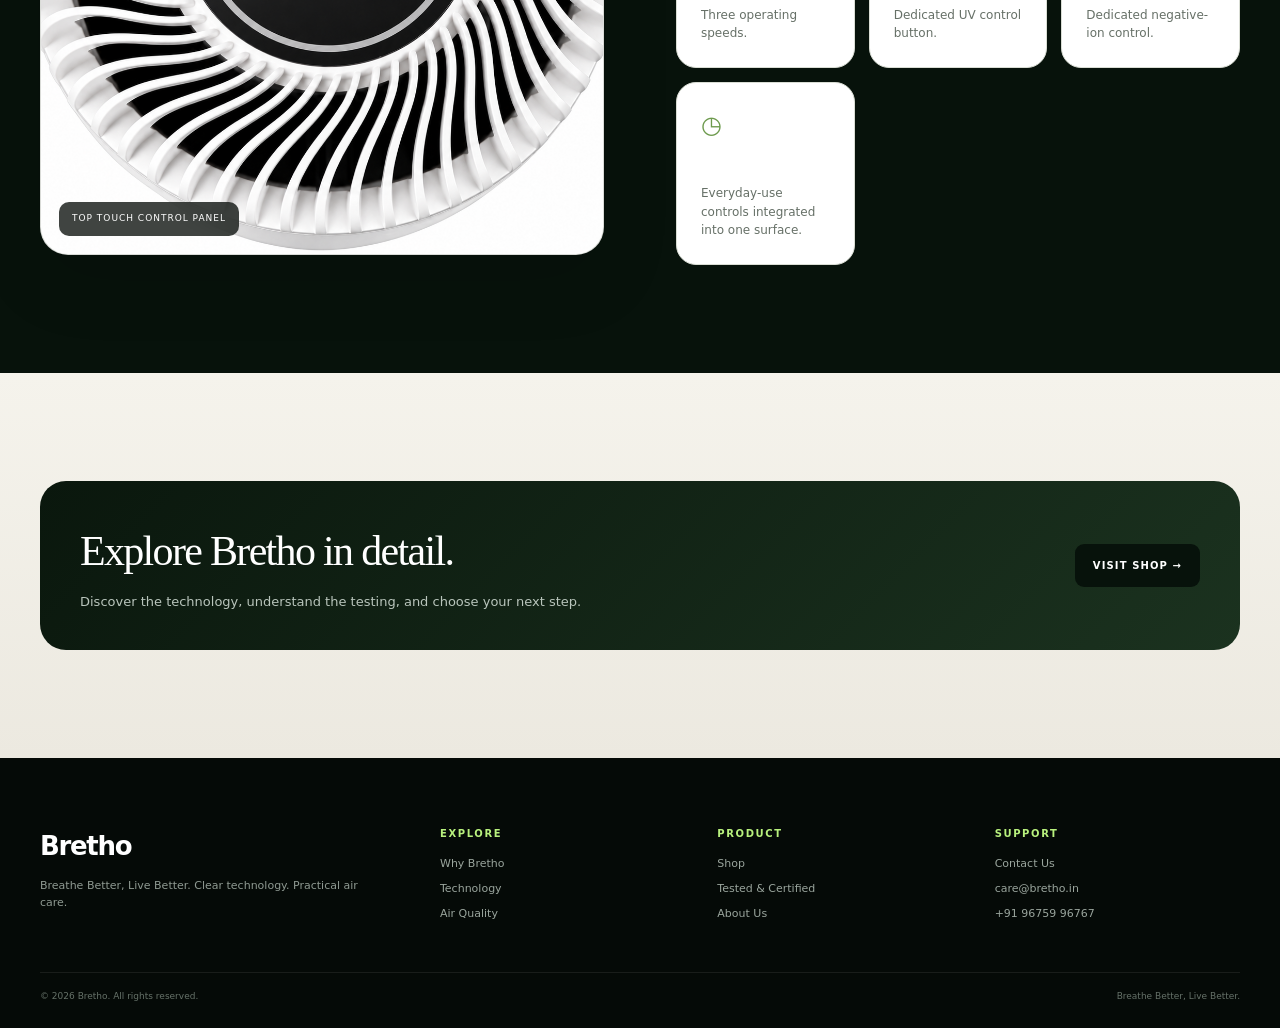
==== commit 604d6945: "Update index.html" ====
--- a/index.html
+++ b/index.html
@@ -2,4 +2,4 @@
 <section class="section"><div class="container split"><div><div class="kicker">DESIGNED FOR EVERYDAY AIR CARE</div><div class="title">A cleaner approach to <em>air care.</em></div><p class="sub">The Bretho experience keeps the important parts visible: the filtration path, the controls and the available testing records.</p><div class="feature-grid"><article class="feature-card"><div class="num">01</div><h3>Layered filtration</h3><p>Pre-filter, HEPA 13 and Activated carbon.</p></article><article class="feature-card"><div class="num">02</div><h3>UV-C technology</h3><p>Safety documentation identifies a 254nm UV-C emitter.</p></article><article class="feature-card"><div class="num">03</div><h3>Negative-ion function</h3><p>A dedicated ionizer control is built into the top panel.</p></article><article class="feature-card"><div class="num">04</div><h3>Three fan speeds</h3><p>Low, medium and high operating settings.</p></article><article class="feature-card"><div class="num">05</div><h3>Low standby draw</h3><p>ERP testing recorded 0.33W standby-mode power for the selected variant.</p></article><article class="feature-card"><div class="num">06</div><h3>Clear documentation</h3><p>Safety, EMC, energy and material-related reports are available for review.</p></article></div></div><div class="media"><img src="assets/front.jpg" alt="Real Bretho Air Purifier product photograph"><div class="media-caption">Real product photograph</div></div></div></section>
 <section class="section soft"><div class="container"><div class="kicker">THE AIR PATH</div><div class="title">Advanced filtration.<br><em>Complete protection.</em></div><p class="sub">The three-stage filter is paired with UV-C and Air-ionizer functions.</p><div class="filter-wrap"><article class="filter-card"><div class="count">01</div><h3>Pre-filter</h3><p>Captures larger dust, hair and lint.</p></article><article class="filter-card"><div class="count">02</div><h3> HEPA 13 filter</h3><p>Fine-particle filtration layer.</p></article><article class="filter-card"><div class="count">03</div><h3>Activated carbon</h3><p>Helps address odours and gases.</p></article><article class="filter-card"><div class="count">04</div><h3>UV-C</h3><p>UV-C technology with a documented 254nm emitter.</p></article><article class="filter-card"><div class="count">05</div><h3>Air ionizer</h3><p>Negative-ion technology with a dedicated control.</p></article></div><div style="margin-top:30px"><a class="btn dark" href="technology.html">SEE THE TECHNOLOGY →</a></div></div></section>
 <section class="section dark"><div class="container split"><div class="media"><img src="assets/top-control.jpg" alt="Bretho Air Purifier top touch controls"><div class="media-caption">Top touch control panel</div></div><div><div class="kicker">TOUCH CONTROL</div><div class="title">Control the essentials <em>with a touch.</em></div><p class="sub">Smart, responsive and effortless. Control every function with a gentle touch.</p><div class="cards feature-grid"><article class="feature-card"><div class="num">✣</div><h3>Fan speed</h3><p>Three operating speeds.</p></article><article class="feature-card"><div class="num">☼</div><h3>UV function</h3><p>Dedicated UV control button.</p></article><article class="feature-card"><div class="num">✧</div><h3>Ionizer</h3><p>Dedicated negative-ion control.</p></article><article class="feature-card"><div class="num">◷</div><h3>Sleep + timer</h3><p>Everyday-use controls integrated into one surface.</p></article></div></div></div></section>
-<section class="section tinted"><div class="container"><div class="callout"><div><h3>Explore Bretho in detail.</h3><p>Discover the technology, understand the testing, and choose your next step.</p></div><a class="btn dark" href="shop.html">VISIT SHOP →</a></div></div></section></main><footer class="footer"><div class="container footer-grid"><div><div class="fbrand">Bretho<span class="leaf"></span></div><p>Breathe Better, Live Better. Clear technology. Practical air care.</p></div><div><h4>Explore</h4><a href="why-bretho.html">Why Bretho</a><a href="technology.html">Technology</a><a href="air-quality.html">Air Quality</a></div><div><h4>Product</h4><a href="shop.html">Shop</a><a href="tested.html">Tested & Certified</a><a href="about.html">About Us</a></div><div><h4>Support</h4><a href="contact.html">Contact Us</a><a href="mailto:care@bretho.in">care@bretho.in</a></div></div><div class="container copy"><span>© 2026 Bretho. All rights reserved.</span><span>Breathe Better, Live Better.</span></div></footer><a class="float" href="https://wa.me/919675996767" aria-label="WhatsApp">WA</a><script src="site.js"></script></body></html>
+<section class="section tinted"><div class="container"><div class="callout"><div><h3>Explore Bretho in detail.</h3><p>Discover the technology, understand the testing, and choose your next step.</p></div><a class="btn dark" href="shop.html">VISIT SHOP →</a></div></div></section></main><footer class="footer"><div class="container footer-grid"><div><div class="fbrand">Bretho<span class="leaf"></span></div><p>Breathe Better, Live Better. Clear technology. Practical air care.</p></div><div><h4>Explore</h4><a href="why-bretho.html">Why Bretho</a><a href="technology.html">Technology</a><a href="air-quality.html">Air Quality</a></div><div><h4>Product</h4><a href="shop.html">Shop</a><a href="tested.html">Tested & Certified</a><a href="about.html">About Us</a></div><div><h4>Support</h4><a href="contact.html">Contact Us</a><a href="mailto:care@bretho.in">care@bretho.in</a><a href="tel:+919675996767">+91 96759 96767</a></div></div><div class="container copy"><span>© 2026 Bretho. All rights reserved.</span><span>Breathe Better, Live Better.</span></div></footer><a class="float" href="https://wa.me/919675996767" aria-label="WhatsApp">WA</a><script src="site.js"></script></body></html>
